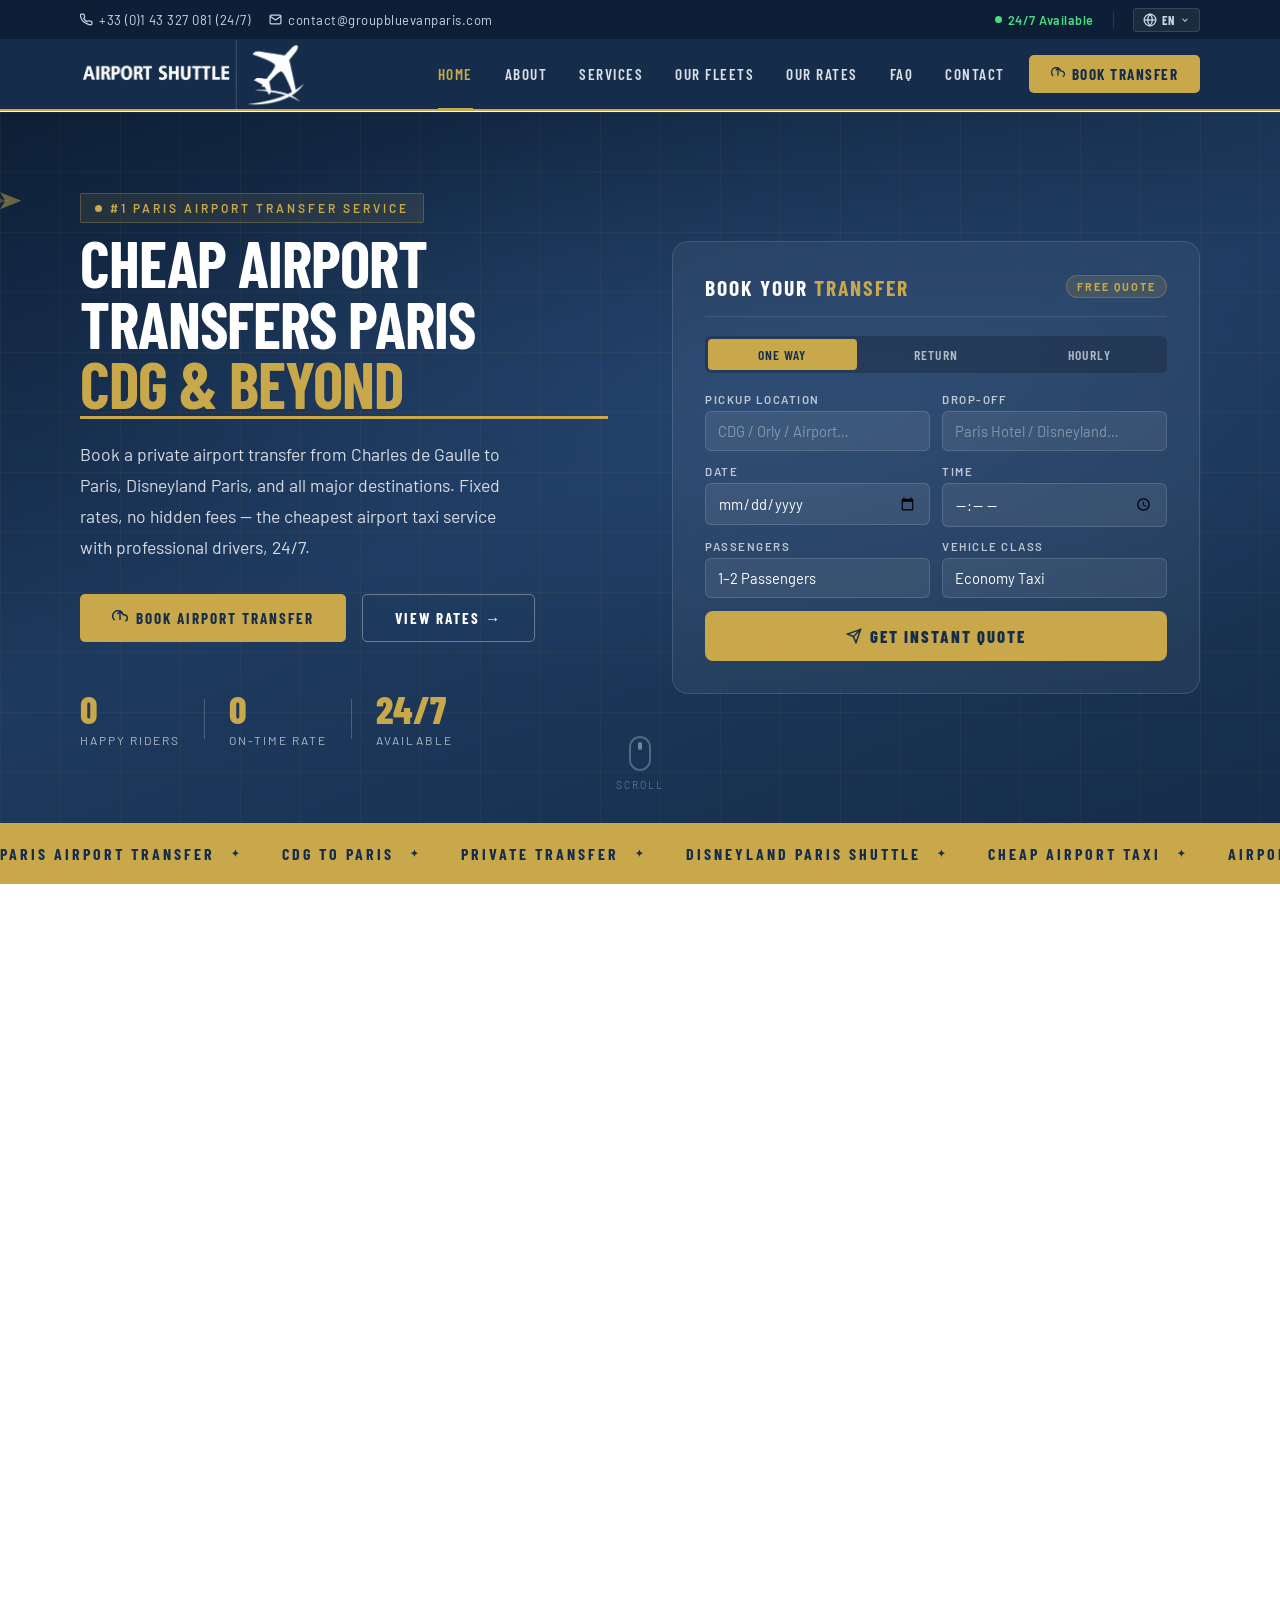
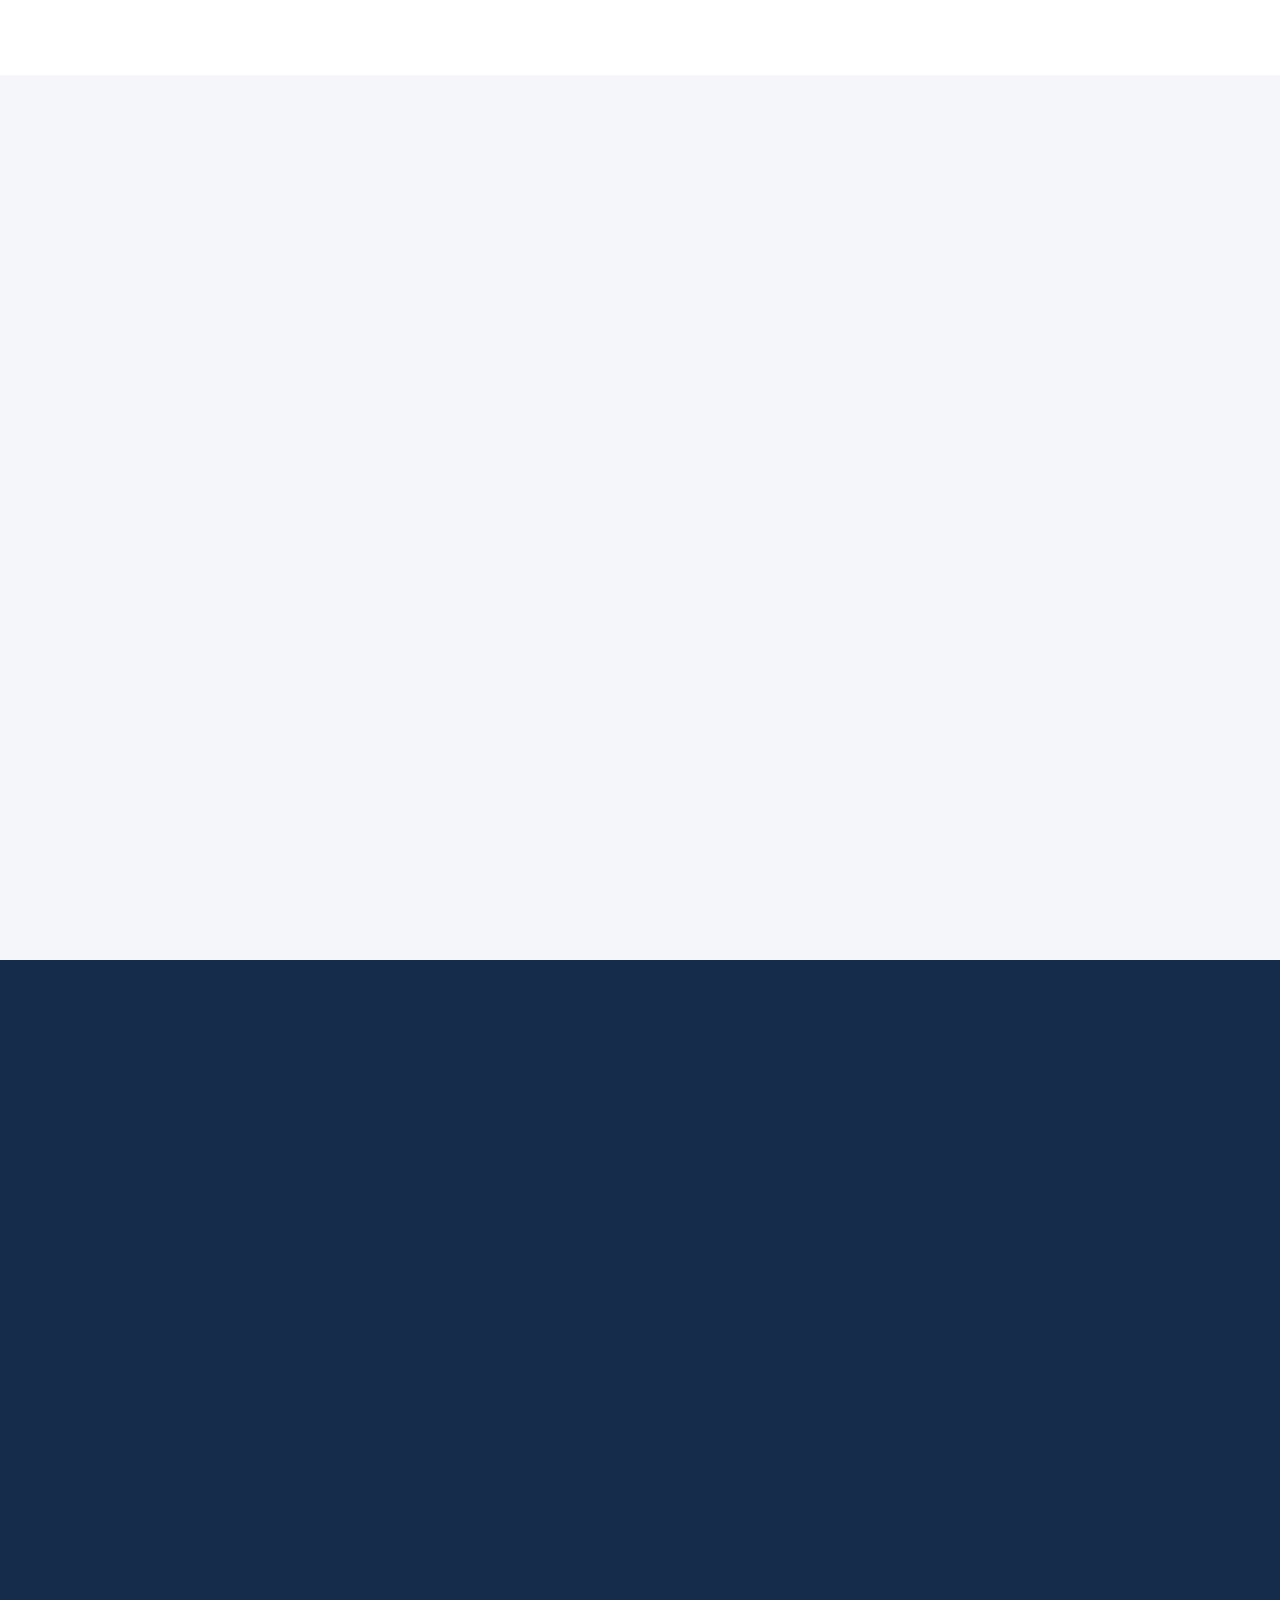
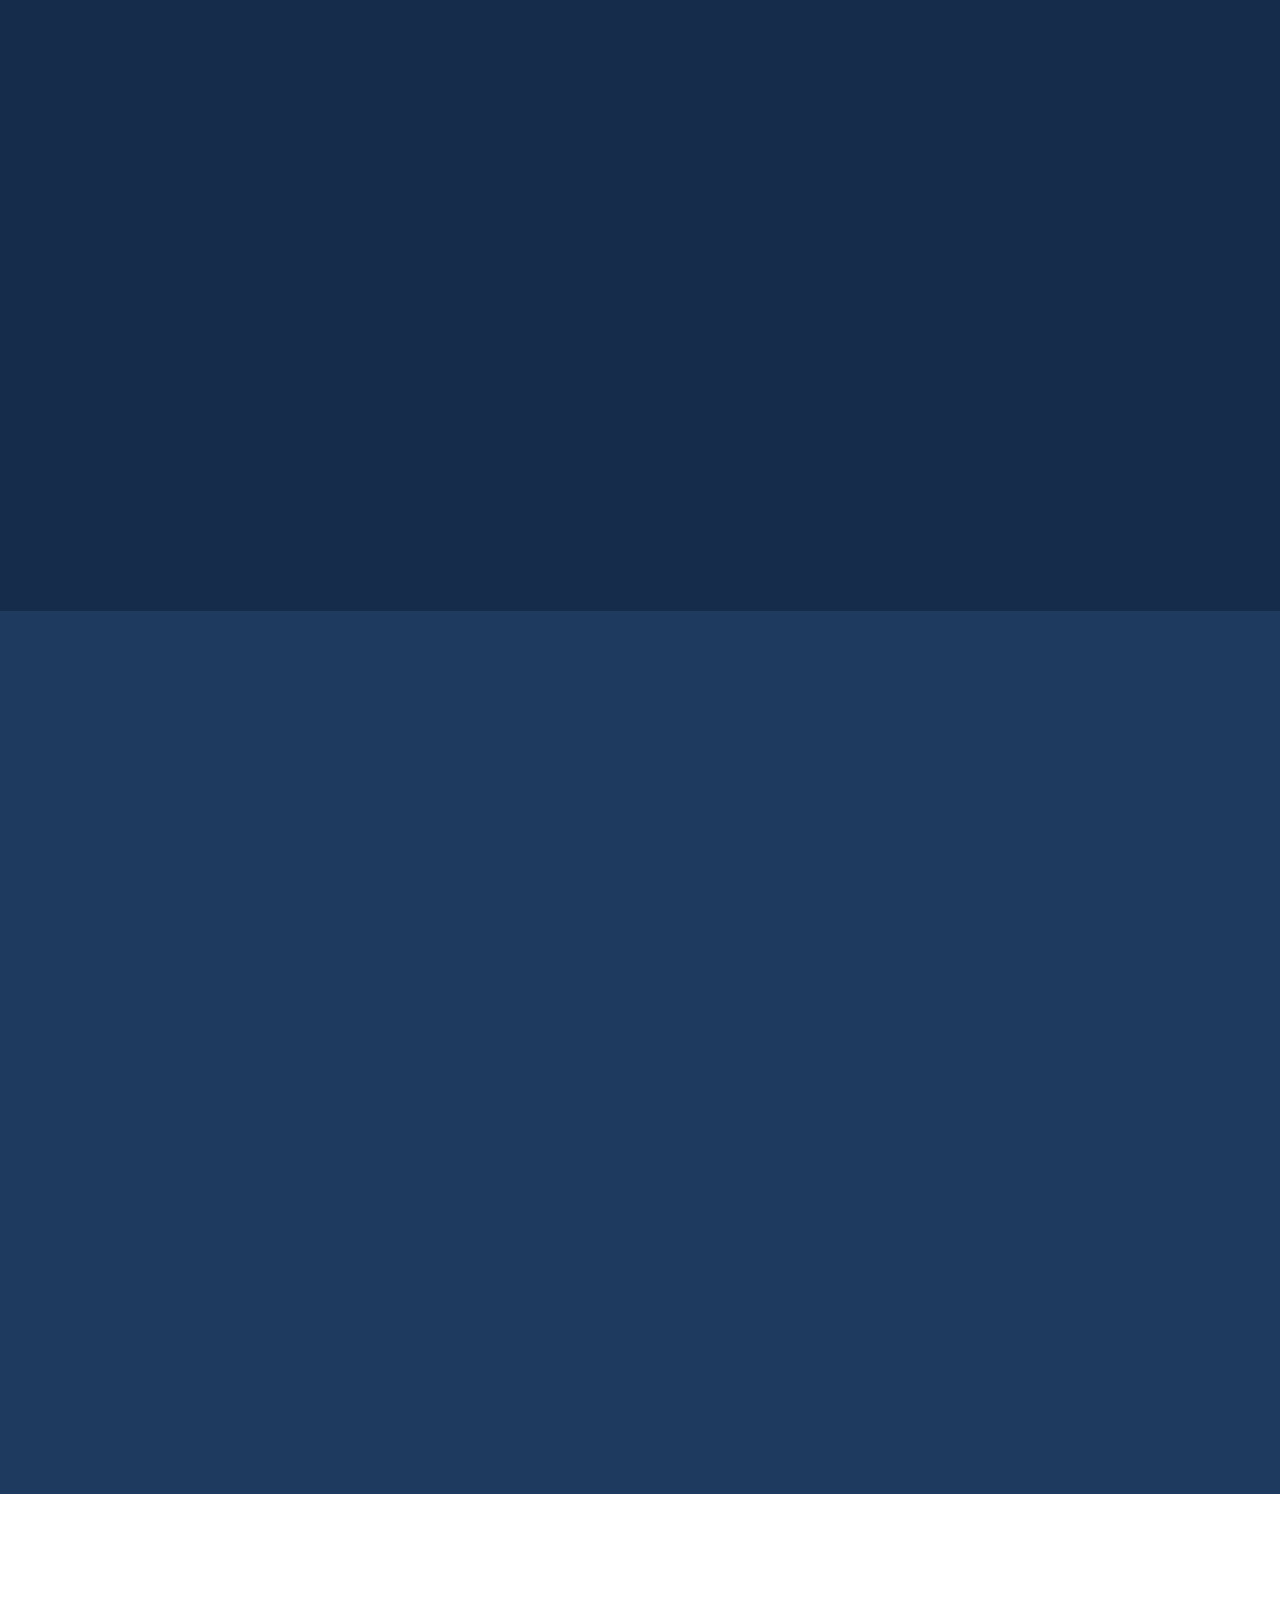
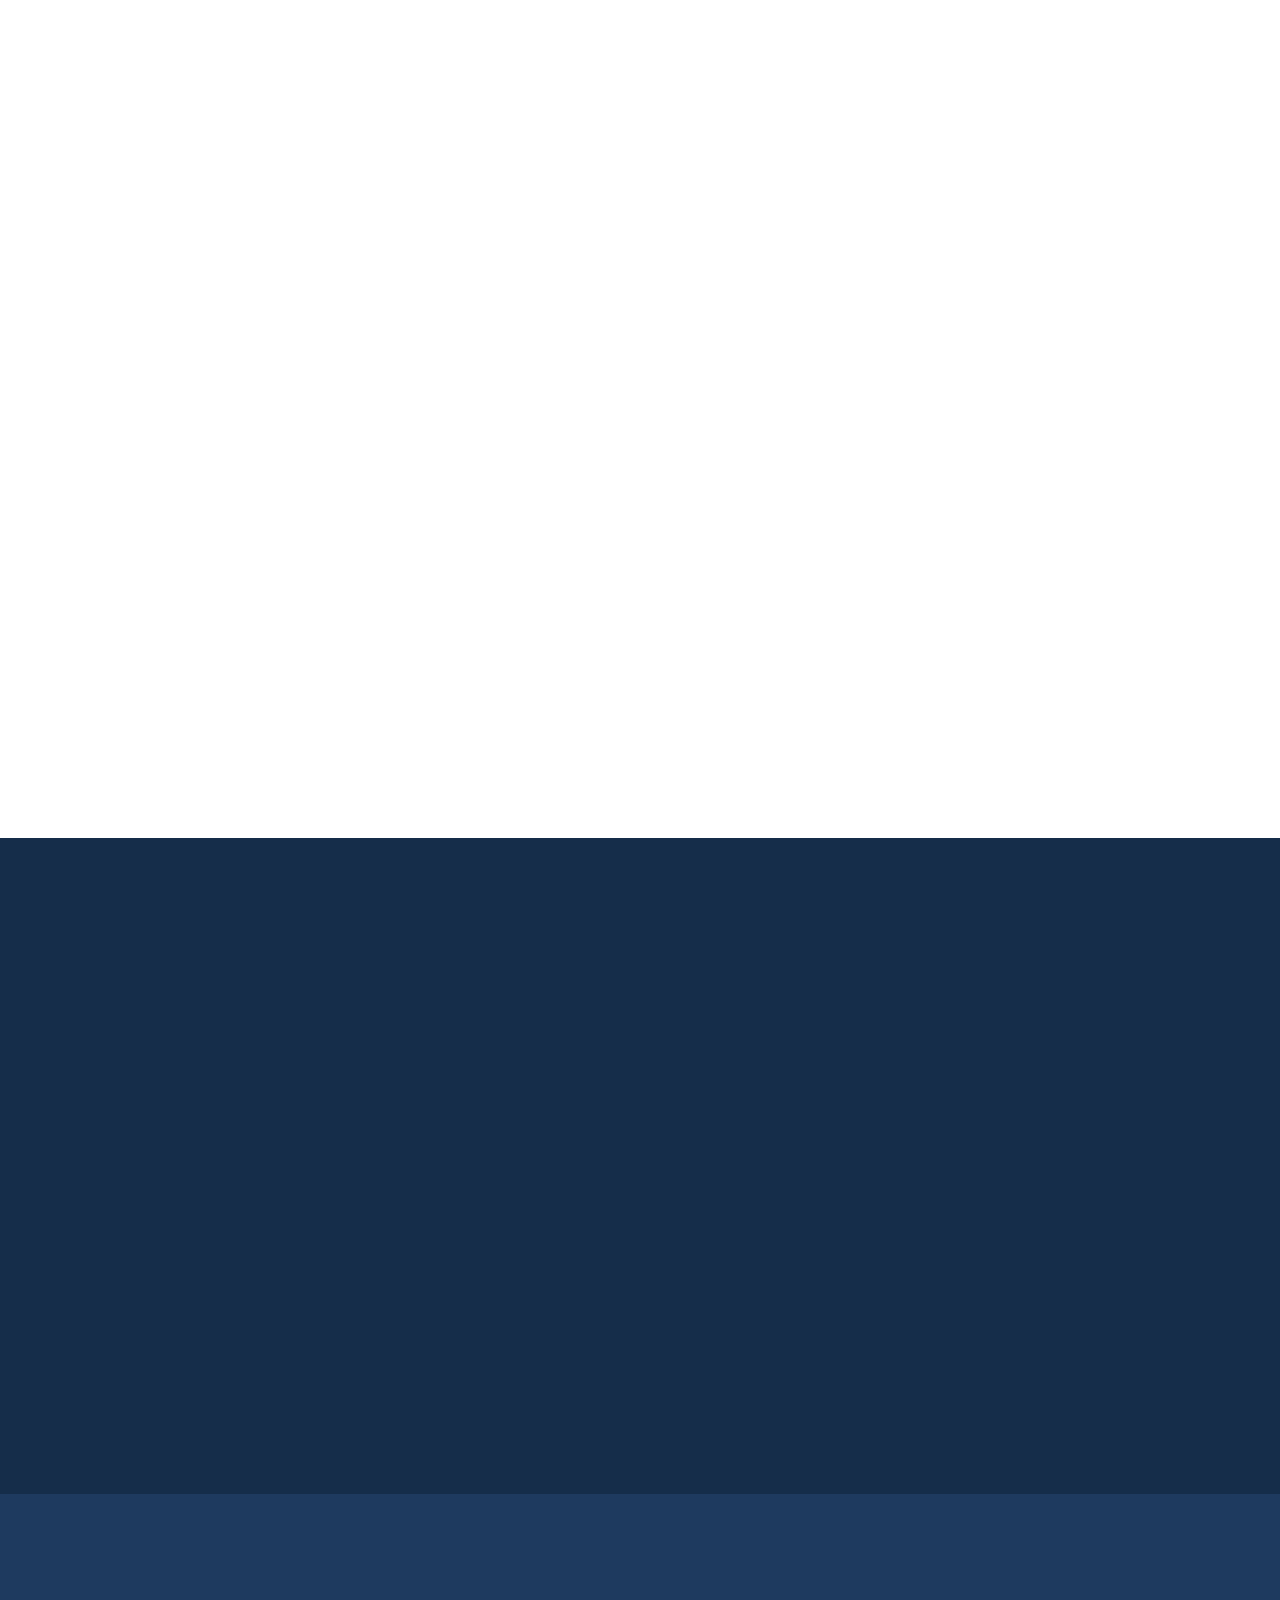
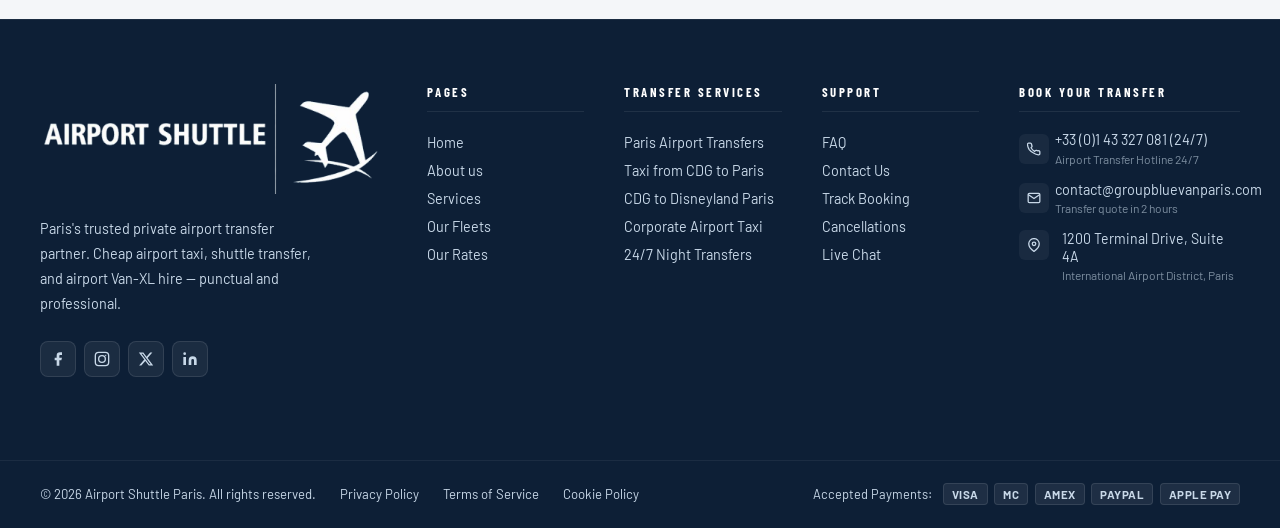
==== index.html @ 1dea797d "Initial commit" ====
<!DOCTYPE html>
<html lang="en">
<head>
    <meta charset="UTF-8" />
    <meta name="viewport" content="width=device-width, initial-scale=1.0" />
    <title>Cheapest Airport Transfers Paris | Private Transfer CDG to Paris & Disneyland</title>
    <meta name="description" content="Book the cheapest airport transfers in Paris. Private airport transfer from CDG to Paris, Disneyland Paris airport transfer, airport taxi service, shuttle transfer & airport Vehicle hire. 24/7 available." />
    <meta name="keywords" content="cheapest airport transfers, paris airport transfer, airport transfer london, private airport transfer, private transfer, book airport transfer, transfer paris, airport Vehicle, disneyland paris airport transfer, taxi transfers, shuttle transfer, airport transport, taxi from cdg to paris, paris airport to disneyland, cheap airport taxi, taxi from charles de gaulle to paris, cdg to disneyland paris, airport Vehicle hire, airport taxi service, airport service, airport ride service, airport cars, airport transfers" />
    <link rel="preconnect" href="https://fonts.googleapis.com" />
    <link rel="preconnect" href="https://fonts.gstatic.com" crossorigin />
    <link href="https://fonts.googleapis.com/css2?family=Barlow+Condensed:wght@300;400;600;700;800&family=Barlow:wght@300;400;500;600&display=swap" rel="stylesheet"/>
    <link rel="stylesheet" href="css/styles.css"/>
    <link rel="icon" href="img/fav.ico" type="image/x-icon">
    <meta name="description" content="Book the cheapest private airport transfer in Paris. Fixed rates from CDG, Orly & Beauvais to Paris city, Disneyland & beyond. Meet & greet, 24/7, no hidden fees. Book online now.">
    <meta name="keywords" content="paris airport transfer, cheapest airport transfers, private airport transfer paris, taxi from cdg to paris, airport taxi paris, cdg airport transfer, orly airport transfer, disneyland paris airport transfer, private transfer paris, airport Vehicle paris, cheap airport taxi paris">
    <meta name="author" content="Group Blue Van Paris">
    <meta name="robots" content="index, follow">
    <link rel="canonical" href="https://airport-shuttle.fr/">
    
    <!-- Open Graph (Facebook / LinkedIn / WhatsApp) -->
    <meta property="og:type" content="website">
    <meta property="og:url" content="https://airport-shuttle.fr/">
    <meta property="og:title" content="Paris Airport Transfer | Fixed Rates | Group Blue Van Paris">
    <meta property="og:description" content="Cheapest private airport taxi from CDG, Orly & Beauvais. Fixed rates, free flight tracking, meet & greet included. Book your Paris airport transfer 24/7.">
    <meta property="og:image" content="https://airport-shuttle.fr/img/why-us-groupebluevanparis-xYMIrcvh.webp">
    <meta property="og:image:width" content="1200">
    <meta property="og:image:height" content="630">
    <meta property="og:image:alt" content="Group Blue Van Paris — Private Airport Transfer">
    <meta property="og:site_name" content="Group Blue Van Paris">
    <meta property="og:locale" content="en_GB">
    
    <!-- Twitter Card -->
    <meta name="twitter:card" content="summary_large_image">
    <meta name="twitter:url" content="https://airport-shuttle.fr/">
    <meta name="twitter:title" content="Paris Airport Transfer | Fixed Rates | Group Blue Van Paris">
    <meta name="twitter:description" content="Cheapest private airport taxi from CDG, Orly & Beauvais. Fixed rates, free flight tracking, meet & greet included. 24/7 availability.">
    <meta name="twitter:image" content="https://airport-shuttle.fr/img/why-us-groupebluevanparis-xYMIrcvh.webp">
    <meta name="twitter:image:alt" content="Group Blue Van Paris — Private Airport Transfer">
    
    <!-- JSON-LD Structured Data -->
    <script type="application/ld+json">
    {
    "@context": "https://schema.org",
    "@type": "TaxiService",
    "name": "Group Blue Van Paris",
    "url": "https://airport-shuttle.fr",
    "logo": "https://airport-shuttle.fr/img/logo.png",
    "image": "https://airport-shuttle.fr/img/why-us-groupebluevanparis-xYMIrcvh.webp",
    "description": "Private airport transfer service in Paris offering fixed-rate taxis from CDG, Orly, and Beauvais airports to Paris, Disneyland Paris, and beyond.",
    "telephone": "+330143327081",
    "email": "contact@groupbluevanparis.com",
    "foundingDate": "2014",
    "areaServed": [
        { "@type": "City", "name": "Paris" },
        { "@type": "City", "name": "Disneyland Paris" },
        { "@type": "Country", "name": "France" }
    ],
    "serviceType": [
        "Airport Transfer",
        "Private Taxi",
        "Airport Vehicle Hire",
        "Shuttle Transfer",
        "Executive Car Service"
    ],
    "priceRange": "€€",
    "openingHours": "Mo-Su 00:00-24:00",
    "hasMap": "https://maps.google.com/?q=Charles+de+Gaulle+Airport",
    "aggregateRating": {
        "@type": "AggregateRating",
        "ratingValue": "4.9",
        "reviewCount": "15000",
        "bestRating": "5",
        "worstRating": "1"
    },
    "sameAs": [
        "https://www.facebook.com/groupbluevaner",
        "https://www.instagram.com/groupbluevaner"
    ]
    }
    </script>
</head>
<body>

    <nav id="mainNav" class="main-nav"></nav>

    <!-- ════════════════════════════════════════
         HERO
    ════════════════════════════════════════ -->
    <section id="home" class="hero-section">
        <div class="hero-bg"></div>
        <div class="hero-grid"></div>
        <div class="hero-particles" id="heroParticles"></div>

        <svg class="hero-plane-svg" viewBox="0 0 1200 500" preserveAspectRatio="xMidYMid meet" xmlns="http://www.w3.org/2000/svg">
            <path id="planePath" d="M-100,350 Q300,100 600,200 T1300,80" fill="none" stroke="none"/>
            <g id="flyingPlane">
                <path d="M0,-8 L20,0 L0,8 L5,0 Z" fill="rgba(200,168,75,0.5)"/>
                <path d="M-5,-3 L8,0 L-5,3" fill="rgba(200,168,75,0.3)"/>
            </g>
        </svg>

        <div class="hero-content">
            <div class="hero-left">
                <div class="hero-tag reveal-up delay-0">
                    <span class="hero-tag-dot"></span>
                    #1 Paris Airport Transfer Service
                </div>
                <h1 class="hero-title reveal-up delay-1">
                    Cheap Airport<br />Transfers Paris<br />
                    <em class="hero-title-accent">CDG &amp; Beyond</em>
                </h1>
                <p class="hero-desc reveal-up delay-2">
                    Book a private airport transfer from Charles de Gaulle to Paris, Disneyland Paris, and all major destinations. Fixed rates, no hidden fees — the cheapest airport taxi service with professional drivers, 24/7.
                </p>
                <div class="hero-btns reveal-up delay-3">
                    <a href="contact.html" class="btn-primary">
                        <svg width="16" height="16" viewBox="0 0 24 24" fill="none" stroke="currentColor" stroke-width="2.2"><path d="M8 6l4-4 4 4M12 2v13"/><path d="M20 16.58A5 5 0 0018 7h-1.26A8 8 0 104 15.25"/></svg>
                        Book Airport Transfer
                    </a>
                    <a href="rates.html" class="btn-outline">View Rates →</a>
                </div>
                <div class="hero-stats reveal-up delay-4">
                    <div class="hero-stat">
                        <div class="hero-stat-num counter" data-target="15000" data-suffix="K+">0</div>
                        <div class="hero-stat-label">Happy Riders</div>
                    </div>
                    <div class="hero-stat-divider"></div>
                    <div class="hero-stat">
                        <div class="hero-stat-num counter" data-target="98" data-suffix="%">0</div>
                        <div class="hero-stat-label">On-Time Rate</div>
                    </div>
                    <div class="hero-stat-divider"></div>
                    <div class="hero-stat">
                        <div class="hero-stat-num">24/7</div>
                        <div class="hero-stat-label">Available</div>
                    </div>
                </div>
            </div>

            <!-- Booking card -->
            <div class="booking-card reveal-right delay-2">
                <div class="booking-card-header">
                    <h3>Book Your <span>Transfer</span></h3>
                    <span class="booking-badge">Free Quote</span>
                </div>
                <div class="form-tabs">
                    <button class="form-tab active" type="button">One Way</button>
                    <button class="form-tab" type="button">Return</button>
                    <button class="form-tab" type="button">Hourly</button>
                </div>
                <div class="form-row">
                    <div class="form-group">
                        <label>Pickup Location</label>
                        <input type="text" placeholder="CDG / Orly / Airport…" />
                    </div>
                    <div class="form-group">
                        <label>Drop-off</label>
                        <input type="text" placeholder="Paris Hotel / Disneyland…" />
                    </div>
                </div>
                <div class="form-row">
                    <div class="form-group">
                        <label>Date</label>
                        <input type="date" />
                    </div>
                    <div class="form-group">
                        <label>Time</label>
                        <input type="time" />
                    </div>
                </div>
                <div class="form-row">
                    <div class="form-group">
                        <label>Passengers</label>
                        <select>
                            <option>1–2 Passengers</option>
                            <option>3–4 Passengers</option>
                            <option>5–7 Passengers</option>
                            <option>8+ Passengers</option>
                        </select>
                    </div>
                    <div class="form-group">
                        <label>Vehicle Class</label>
                        <select>
                            <option>Economy Taxi</option>
                            <option>Business</option>
                            <option>Executive</option>
                            <option>Airport Vehicle</option>
                        </select>
                    </div>
                </div>
                <button class="btn-book" id="quoteBtn" type="button">
                    <svg width="16" height="16" viewBox="0 0 24 24" fill="none" stroke="currentColor" stroke-width="2.2"><path d="M22 2L11 13M22 2L15 22l-4-9-9-4 20-7z"/></svg>
                    Get Instant Quote
                </button>
            </div>
        </div>

        <div class="hero-scroll-hint">
            <div class="scroll-mouse"><div class="scroll-wheel"></div></div>
            <span>Scroll</span>
        </div>
    </section>


    <!-- ════════════════════════════════════════
         MARQUEE
    ════════════════════════════════════════ -->
    <div class="divider-banner">
        <div class="divider-track">
            <span class="divider-item">Paris Airport Transfer</span>
            <span class="divider-item">CDG to Paris</span>
            <span class="divider-item">Private Transfer</span>
            <span class="divider-item">Disneyland Paris Shuttle</span>
            <span class="divider-item">Cheap Airport Taxi</span>
            <span class="divider-item">Airport Vehicle Hire</span>
            <span class="divider-item">24/7 Airport Ride Service</span>
            <span class="divider-item">Paris Airport Transfer</span>
            <span class="divider-item">CDG to Paris</span>
            <span class="divider-item">Private Transfer</span>
            <span class="divider-item">Disneyland Paris Shuttle</span>
            <span class="divider-item">Cheap Airport Taxi</span>
            <span class="divider-item">Airport Vehicle Hire</span>
            <span class="divider-item">24/7 Airport Ride Service</span>
        </div>
    </div>


    <!-- ════════════════════════════════════════
         WHY CHOOSE US
    ════════════════════════════════════════ -->
    <section class="why-section">
        <div class="section-inner centered">
            <div class="section-label scroll-reveal">Why Choose Our Airport Transfer Service</div>
            <h2 class="section-title scroll-reveal">The Private Transfer<br />Difference</h2>
            <p class="section-sub scroll-reveal">
                From real-time flight tracking to fixed rates, here's why we're Paris's most trusted airport taxi service.
            </p>
            <div class="why-grid">
                <div class="why-card why-card--light scroll-reveal stagger-1">
                    <div class="why-icon">✈️</div>
                    <h4>Flight Tracking</h4>
                    <p>We monitor your flight in real-time and adjust your taxi transfer pickup time for delays — automatically, at no extra charge.</p>
                </div>
                <div class="why-card why-card--dark scroll-reveal stagger-2">
                    <div class="why-icon why-icon--dark">⏱️</div>
                    <h4>Always On Time</h4>
                    <p>Our 98% on-time guarantee means you'll never miss a flight from Paris CDG or Orly. We arrive early so you never rush.</p>
                </div>
                <div class="why-card why-card--light scroll-reveal stagger-3">
                    <div class="why-icon">🛡️</div>
                    <h4>Fully Licensed Airport Cars</h4>
                    <p>All drivers of our airport cars are fully licensed, background-checked, and trained to the highest professional standards.</p>
                </div>
                <div class="why-card why-card--dark scroll-reveal stagger-4">
                    <div class="why-icon why-icon--dark">📱</div>
                    <h4>Easy Transfer Booking</h4>
                    <p>Book your airport transfer online in minutes, receive instant confirmation, and get real-time updates on your driver's location.</p>
                </div>
            </div>
        </div>
    </section>


    <!-- ════════════════════════════════════════
         ABOUT
    ════════════════════════════════════════ -->
    <section id="about" class="about-section">
        <div class="section-inner">
            <div class="about-grid">
                <div class="about-visual scroll-reveal">
                    <div class="about-visual-main">
                        <img src="img/why-us-groupebluevanparis-xYMIrcvh.webp" alt="Private airport transfer Paris luxury car" class="about-photo" onerror="this.src='https://images.unsplash.com/photo-1449965408869-eaa3f722e40d?w=800&q=80'" />
                        <div class="about-photo-overlay"></div>
                    </div>
                    <div class="about-badge">
                        <div class="about-badge-num">10+</div>
                        <div class="about-badge-text">Years of<br />Excellence</div>
                    </div>
                    <div class="about-float-card">
                        <div class="afc-icon">⭐</div>
                        <div>
                            <div class="afc-num">4.9 / 5</div>
                            <div class="afc-label">Customer Rating</div>
                        </div>
                    </div>
                </div>
                <div class="about-text">
                    <div class="section-label scroll-reveal">About Our Airport Transfer Service</div>
                    <h2 class="section-title scroll-reveal">Paris Transfers<br />You Can Trust</h2>
                    <p class="about-desc scroll-reveal">
                        Since 2014, we have been the go-to private airport transfer service in Paris. Whether you need a cheap airport taxi from Charles de Gaulle to central Paris, a shuttle transfer to Disneyland Paris, or an airport Vehicle for a group — we cover it all with fixed, transparent rates.
                    </p>
                    <div class="about-features">
                        <div class="about-feat scroll-reveal stagger-1">
                            <div class="about-feat-icon">🎯</div>
                            <div>
                                <h4>Precision CDG Transfer Scheduling</h4>
                                <p>Every taxi from Charles de Gaulle to Paris is planned with buffer time, live traffic analysis, and real-time flight data.</p>
                            </div>
                        </div>
                        <div class="about-feat scroll-reveal stagger-2">
                            <div class="about-feat-icon">🚘</div>
                            <div>
                                <h4>Diverse Fleet of Airport Cars</h4>
                                <p>From solo travellers needing a cheap airport taxi to large groups requiring an airport Vehicle — we have the right vehicle for every transfer.</p>
                            </div>
                        </div>
                        <div class="about-feat scroll-reveal stagger-3">
                            <div class="about-feat-icon">💬</div>
                            <div>
                                <h4>Live Airport Transfer Support</h4>
                                <p>Our team is available 24/7 by phone, chat, or email for any queries or changes to your private transfer booking.</p>
                            </div>
                        </div>
                    </div>
                </div>
            </div>
        </div>
    </section>


    <!-- ════════════════════════════════════════
         SERVICES
    ════════════════════════════════════════ -->
    <section id="services" class="services-section">
        <div class="section-inner centered">
            <div class="section-label accent scroll-reveal">Airport Transfer Services Paris</div>
            <h2 class="section-title light scroll-reveal">Our Transfer Services</h2>
            <p class="section-sub muted scroll-reveal">
                From private CDG transfers to Disneyland Paris shuttle runs — a full suite of airport transport solutions at the cheapest rates.
            </p>
            <div class="services-grid">
                <div class="service-card scroll-reveal stagger-1">
                    <div class="service-img-wrap"><img src="img/charles de gaulle.jpeg" alt="Paris CDG airport transfer taxi" /></div>
                    <div class="service-icon">✈️</div>
                    <h3>Paris Airport Transfers</h3>
                    <p>Private taxi transfers from CDG and Orly to all Paris hotels, addresses, and destinations. Fixed rates, no surge pricing.</p>
                    <a href="services.html#airport" class="service-link">Book Airport Transfer →</a>
                </div>
                <div class="service-card scroll-reveal stagger-2">
                    <div class="service-img-wrap"><img src="img/why-us-groupebluevanparis-xYMIrcvh.webp" alt="Corporate airport taxi service Paris" /></div>
                    <div class="service-icon">💼</div>
                    <h3>Corporate Airport Taxi Service</h3>
                    <p>Reliable, discreet executive airport transport for business professionals. Fixed invoicing and priority airport ride service available.</p>
                    <a href="services.html#corporate" class="service-link">Learn More →</a>
                </div>
                <div class="service-card scroll-reveal stagger-3">
                    <div class="service-img-wrap"><img src="img/download.webp" alt="Airport Vehicle hire Paris group transfer" /></div>
                    <div class="service-icon">👨‍👩‍👧‍👦</div>
                    <h3>Airport Vehicle Hire</h3>
                    <p>Spacious airport Vehicle and coaches for groups, sports teams, and conference attendees. Cheapest group airport transport in Paris.</p>
                    <a href="services.html#groups" class="service-link">Learn More →</a>
                </div>
                <div class="service-card scroll-reveal stagger-1">
                    <div class="service-img-wrap"><img src="img/23f0c76639c0343b064c4335d881bfe5-This is a Photograph of Luggage assistance.avif" alt="24/7 night airport taxi transfer" /></div>
                    <div class="service-icon">🌙</div>
                    <h3>24/7 Night Airport Transfers</h3>
                    <p>Red-eye flights and early morning CDG departures covered. Our airport taxi drivers are always ready, day or night.</p>
                    <a href="services.html#night" class="service-link">Learn More →</a>
                </div>
                <div class="service-card scroll-reveal stagger-2">
                    <div class="service-img-wrap"><img src="img/disney.webp" alt="Disneyland Paris airport transfer shuttle" /></div>
                    <div class="service-icon">🏰</div>
                    <h3>Disneyland Paris Airport Transfer</h3>
                    <p>Direct shuttle transfer from CDG or Orly straight to Disneyland Paris. Affordable paris airport to Disneyland rides for families and groups.</p>
                    <a href="services.html#disneyland" class="service-link">Book CDG to Disneyland →</a>
                </div>
                <div class="service-card scroll-reveal stagger-3">
                    <div class="service-img-wrap"><img src="img/th.webp" alt="Private transfer Paris special occasions" /></div>
                    <div class="service-icon">💍</div>
                    <h3>Private Transfer Special Occasions</h3>
                    <p>Honeymoons, anniversaries, VIP airport arrivals — our luxury private transfer vehicles make every moment memorable.</p>
                    <a href="services.html#special" class="service-link">Learn More →</a>
                </div>
            </div>
        </div>
    </section>


    <!-- ════════════════════════════════════════
         FLEET
    ════════════════════════════════════════ -->
    <section id="fleet" class="fleet-section">
        <div class="section-inner centered">
            <div class="section-label accent scroll-reveal">Our Airport Cars &amp; Fleet</div>
            <h2 class="section-title light scroll-reveal">Travel In Style</h2>
            <p class="section-sub muted scroll-reveal">
                Every airport car and Vehicle is meticulously maintained, air-conditioned, and equipped for a comfortable transfer experience.
            </p>
            <div class="fleet-grid">
                <div class="fleet-card scroll-reveal stagger-1">
                    <div class="fleet-img-wrap">
                        <img src="img/economic.png" alt="Cheap airport taxi sedan Paris CDG transfer" onerror="this.src='https://images.unsplash.com/photo-1502877338535-766e1452684a?w=700&q=80'" />
                        <div class="fleet-img-overlay"></div>
                    </div>
                    <div class="fleet-body">
                        <span class="fleet-badge">Toyota RAV-4 Hybrid or similar</span>
                        <h3>Economy</h3>
                        <p>Our cheapest airport taxi option. Comfortable and efficient for solo travellers and couples. Ideal for taxi from CDG to Paris.</p>
                        <div class="fleet-specs">
                            <div class="fleet-spec">1–3<span>Passengers</span></div>
                            <div class="fleet-spec">2<span>Luggage</span></div>
                            <div class="fleet-spec">A/C<span>Climate</span></div>
                        </div>
                    </div>
                </div>
                <div class="fleet-card fleet-card--featured scroll-reveal stagger-2">
                    <div class="fleet-img-wrap">
                        <img src="img/standard.png" alt="Private airport transfer SUV executive Paris" onerror="this.src='https://images.unsplash.com/photo-1503376780353-7e6692767b70?w=700&q=80'" />
                        <div class="fleet-img-overlay"></div>
                        <div class="fleet-popular-badge">Most Popular</div>
                    </div>
                    <div class="fleet-body">
                        <span class="fleet-badge fleet-badge--accent">Renault Trafic 3 Small or similar</span>
                        <h3>VAN</h3>
                        <p>Spacious premium airport cars with extra legroom — ideal for families doing a Disneyland Paris airport transfer or CDG to Paris rides.</p>
                        <div class="fleet-specs">
                            <div class="fleet-spec">1–6<span>Passengers</span></div>
                            <div class="fleet-spec">6<span>Luggage</span></div>
                            <div class="fleet-spec">WiFi<span>Onboard</span></div>
                        </div>
                    </div>
                </div>
                <div class="fleet-card scroll-reveal stagger-3">
                    <div class="fleet-img-wrap">
                        <img src="img/standard XL.png" alt="Airport Vehicle hire Paris group shuttle transfer" onerror="this.src='https://images.unsplash.com/photo-1558981403-c5f9899a28bc?w=700&q=80'" />
                        <div class="fleet-img-overlay"></div>
                    </div>
                    <div class="fleet-body">
                        <span class="fleet-badge">Renault Trafic 3 Long or similar</span>
                        <h3>VAN-XL</h3>
                        <p>Perfect airport Vehicle hire for groups, conferences, and families — including CDG to Disneyland Paris shuttle transfers.</p>
                        <div class="fleet-specs">
                            <div class="fleet-spec">8<span>Passengers</span></div>
                            <div class="fleet-spec">8<span>Luggage</span></div>
                            <div class="fleet-spec">A/C<span>Climate</span></div>
                        </div>
                    </div>
                </div>
            </div>
        </div>
    </section>


    <!-- ════════════════════════════════════════
         RATES
    ════════════════════════════════════════ -->
    <section id="rates" class="rates-section">
        <div class="section-inner centered">
            <div class="section-label scroll-reveal">Cheapest Airport Transfer Rates</div>
            <h2 class="section-title scroll-reveal">Fixed Transfer Rates</h2>
            <p class="section-sub scroll-reveal">No hidden fees. No surge pricing. Fixed rates for every airport transfer — taxi from Charles de Gaulle to Paris, CDG to Disneyland, or beyond.</p>
            <div class="rates-grid">
                <div class="rate-card rate-card--light scroll-reveal stagger-1">
                    <div class="rate-icon">🚗</div>
                    <h3>Cheap Airport Taxi</h3>
                    <ul class="rate-features rate-features--light">
                        <li>Economy sedan airport car</li>
                        <li>Up to 3 passengers</li>
                        <li>2 standard bags</li>
                        <li>CDG / Orly flight tracking</li>
                        <li>Free cancellation 24hr</li>
                    </ul>
                    <a href="contact.html" class="btn-rate btn-rate--light">Book Cheap Transfer</a>
                </div>
                <div class="rate-card rate-card--featured scroll-reveal stagger-2">
                    <div class="rate-popular">Most Popular</div>
                    <div class="rate-icon">🚙</div>
                    <h3>Private Airport Transfer</h3>
                    <ul class="rate-features">
                        <li>Premium SUV airport car</li>
                        <li>Up to 6 passengers</li>
                        <li>6 standard bags</li>
                        <li>Flight tracking included</li>
                        <li>Meet &amp; greet at arrivals</li>
                        <li>Onboard WiFi</li>
                    </ul>
                    <a href="contact.html" class="btn-rate btn-rate--featured">Book Private Transfer</a>
                </div>
                <div class="rate-card rate-card--light scroll-reveal stagger-3">
                    <div class="rate-icon">🚐</div>
                    <h3>Airport Vehicle Hire</h3>
                    <ul class="rate-features rate-features--light">
                        <li>Airport Vehicle or coach</li>
                        <li>Up to 8 passengers</li>
                        <li>8 standard bags</li>
                        <li>CDG to Disneyland Paris route</li>
                        <li>Dedicated transfer coordinator</li>
                    </ul>
                    <a href="contact.html" class="btn-rate btn-rate--light">Book Airport Vehicle</a>
                </div>
            </div>
            <p class="rates-note scroll-reveal">
                All airport transfer rates are fixed and inclusive of taxes. Custom quotes available for taxi from Charles de Gaulle to Paris, long-distance, and corporate accounts.
                <a href="contact.html">Contact us.</a>
            </p>
        </div>
    </section>


    <!-- ════════════════════════════════════════
         TESTIMONIALS
    ════════════════════════════════════════ -->
    <section class="testimonials-section">
        <div class="section-inner centered">
            <div class="section-label accent scroll-reveal">What Clients Say About Our Transfer Service</div>
            <h2 class="section-title light scroll-reveal">5-Star Airport Transfer Reviews</h2>
            <div class="testimonials-grid">
                <div class="testimonial-card scroll-reveal stagger-1">
                    <div class="testimonial-stars">★★★★★</div>
                    <p>"The taxi from CDG to Paris was flawless. Driver was waiting at arrivals with a sign. Airport car was spotless. Made my connection with time to spare. Will always book this transfer service."</p>
                    <div class="testimonial-author">
                        <img src="https://i.pravatar.cc/48?img=11" alt="Sarah M." />
                        <div><strong>Sarah M.</strong><span>Frequent Business Traveller</span></div>
                    </div>
                </div>
                <div class="testimonial-card scroll-reveal stagger-2">
                    <div class="testimonial-stars">★★★★★</div>
                    <p>"Booked the private airport transfer SUV for our family of 5 — CDG to Disneyland Paris. Plenty of room, driver was super friendly, and they tracked our delayed flight automatically. Excellent!"</p>
                    <div class="testimonial-author">
                        <img src="https://i.pravatar.cc/48?img=32" alt="James K." />
                        <div><strong>James K.</strong><span>Family Traveller</span></div>
                    </div>
                </div>
                <div class="testimonial-card scroll-reveal stagger-3">
                    <div class="testimonial-stars">★★★★★</div>
                    <p>"Used their airport Vehicle hire for a corporate group of 12. The shuttle transfer was on time, clean, and professional. Our client was very impressed. The cheapest airport taxi group option we've found."</p>
                    <div class="testimonial-author">
                        <img src="https://i.pravatar.cc/48?img=57" alt="Linda R." />
                        <div><strong>Linda R.</strong><span>Corporate Events Manager</span></div>
                    </div>
                </div>
            </div>
        </div>
    </section>


    <!-- ════════════════════════════════════════
         FAQ
    ════════════════════════════════════════ -->
    <section id="faq" class="faq-section">
        <div class="section-inner">
            <div class="faq-layout">
                <div class="faq-sidebar scroll-reveal">
                    <div class="section-label accent">Airport Transfer FAQ</div>
                    <h2>Got Transfer Questions?</h2>
                    <p>Here are the most common questions about our Paris airport transfers, CDG taxi service, and shuttle transfers. Still unsure? Reach out and our team will help.</p>
                    <a href="contact.html" class="faq-contact-btn">Contact Support</a>
                    <img src="https://images.unsplash.com/photo-1596526131083-e8c633564a55?w=400&q=80&auto=format&fit=crop" alt="Airport transfer customer support Paris" class="faq-sidebar-img" onerror="this.style.display='none'" />
                </div>
                <div class="faq-list" id="faqList">
                    <div class="faq-item scroll-reveal">
                        <button class="faq-q" type="button">
                            <span>How do I book an airport transfer from CDG to Paris?</span>
                            <span class="faq-icon">+</span>
                        </button>
                        <div class="faq-a">Simply use the booking form on this page or contact us directly. We recommend booking your taxi from Charles de Gaulle to Paris at least 24 hours in advance, especially during peak travel seasons. For airport Vehicle hire or corporate accounts, please allow 48–72 hours.</div>
                    </div>
                    <div class="faq-item scroll-reveal">
                        <button class="faq-q" type="button">
                            <span>Do you offer a Disneyland Paris airport transfer?</span>
                            <span class="faq-icon">+</span>
                        </button>
                        <div class="faq-a">Yes! We offer direct shuttle transfers from CDG and Orly straight to Disneyland Paris (Disney Hotels, Disney Village, and all parks). Our CDG to Disneyland Paris transfer is available 24/7 with fixed, upfront pricing and family-friendly Vehicle options.</div>
                    </div>
                    <div class="faq-item scroll-reveal">
                        <button class="faq-q" type="button">
                            <span>Do you track my flight for delays?</span>
                            <span class="faq-icon">+</span>
                        </button>
                        <div class="faq-a">Yes! We use real-time flight tracking for all airport taxi and private transfer bookings. If your flight is delayed, we automatically adjust your driver's arrival time at no extra charge — a key reason we're rated the best airport transfer service in Paris.</div>
                    </div>
                    <div class="faq-item scroll-reveal">
                        <button class="faq-q" type="button">
                            <span>What is your airport transfer cancellation policy?</span>
                            <span class="faq-icon">+</span>
                        </button>
                        <div class="faq-a">You can cancel or modify your airport transfer booking for free up to 24 hours before your scheduled pickup. Cancellations within 24 hours may incur a 50% fee. No-shows on taxi transfers are charged in full.</div>
                    </div>
                    <div class="faq-item scroll-reveal">
                        <button class="faq-q" type="button">
                            <span>How do I find my driver for the Paris airport transfer?</span>
                            <span class="faq-icon">+</span>
                        </button>
                        <div class="faq-a">Your airport taxi driver will be in the arrivals hall with a sign showing your name. You'll also receive a text with the driver's name, photo, and vehicle registration as your transfer arrives.</div>
                    </div>
                    <div class="faq-item scroll-reveal">
                        <button class="faq-q" type="button">
                            <span>Do you offer airport transfer services to London?</span>
                            <span class="faq-icon">+</span>
                        </button>
                        <div class="faq-a">Yes, we offer long-distance private transfers including airport transfers to London and cross-channel routes. Contact our support team for a custom quote on long-distance taxi transfers outside the Paris region.</div>
                    </div>
                    <div class="faq-item scroll-reveal">
                        <button class="faq-q" type="button">
                            <span>Are child seats available on airport transfers?</span>
                            <span class="faq-icon">+</span>
                        </button>
                        <div class="faq-a">Yes, child and booster seats are available on request when booking your private airport transfer. Please specify the child's age and weight. There is no additional charge for child seat requests — great for Disneyland Paris family transfers.</div>
                    </div>
                </div>
            </div>
        </div>
    </section>


    <!-- ════════════════════════════════════════
         CONTACT
    ════════════════════════════════════════ -->
    <section id="contact" class="contact-section">
        <div class="section-inner">
            <div class="section-header centered">
                <div class="section-label scroll-reveal">Book Your Airport Transfer</div>
                <h2 class="section-title scroll-reveal">Plan Your Paris Transfer</h2>
                <p class="section-sub scroll-reveal">Need a taxi from CDG to Paris, a shuttle to Disneyland, or a custom airport transfer quote? Fill out the form or reach us directly.</p>
            </div>
            <div class="contact-grid">
                <div class="contact-info">
                    <div class="contact-item scroll-reveal stagger-1">
                        <div class="contact-item-icon">📞</div>
                        <div><h4>Airport Transfer Hotline</h4><p>+33 (0)1 43 327 081 (24/7)<br /><small>Book your transfer 24/7</small></p></div>
                    </div>
                    <div class="contact-item scroll-reveal stagger-2">
                        <div class="contact-item-icon">📧</div>
                        <div><h4>Email</h4><p>contact@groupbluevanparis.com<br /><small>We reply within 2 hours</small></p></div>
                    </div>
                    <div class="contact-item scroll-reveal stagger-3">
                        <div class="contact-item-icon">📍</div>
                        <div><h4>Head Office</h4><p>1200 Terminal Drive, Suite 4A<br /><small>International Airport District, Paris</small></p></div>
                    </div>
                    <div class="contact-item scroll-reveal stagger-4">
                        <div class="contact-item-icon">🕐</div>
                        <div><h4>Airport Transfer Hours</h4><p>24 hours a day, 7 days a week,<br /><small>365 days a year — even holidays</small></p></div>
                    </div>
                </div>
                <div class="contact-form scroll-reveal">
                    <h3>Request a Ride</h3>
                    <div class="cf-row">
                        <div class="cf-group"><label>First Name</label><input type="text" placeholder="John" /></div>
                        <div class="cf-group"><label>Last Name</label><input type="text" placeholder="Smith" /></div>
                    </div>
                    <div class="cf-row">
                        <div class="cf-group"><label>Email</label><input type="email" placeholder="john@example.com" /></div>
                        <div class="cf-group"><label>Phone</label><input type="tel" placeholder="+1 (555) 000-0000" /></div>
                    </div>
                    <div class="cf-full cf-group">
                        <label>Transfer Type</label>
                        <select>
                            <option value="">Select a transfer type…</option>
                            <option>Taxi from CDG to Paris</option>
                            <option>CDG to Disneyland Paris Transfer</option>
                            <option>Paris Airport to Disneyland</option>
                            <option>Airport Vehicle Hire</option>
                            <option>Private Airport Transfer</option>
                            <option>Corporate Airport Taxi Service</option>
                            <option>Airport Transfer London</option>
                            <option>General Airport Ride Service</option>
                        </select>
                    </div>
                    <div class="cf-full cf-group">
                        <label>Message</label>
                        <textarea rows="5" placeholder="Tell us your transfer details — pickup airport, destination, date, passengers…"></textarea>
                    </div>
                    <a class="btn-submit" type="button" href="contact.html">
                        <svg width="16" height="16" viewBox="0 0 24 24" fill="none" stroke="currentColor" stroke-width="2.2"><path d="M22 2L11 13M22 2L15 22l-4-9-9-4 20-7z"/></svg>
                        Book Now
                    </a>
                </div>
            </div>
        </div>
    </section>


    <div id="footer"></div>

    <script>
        const initInjectedChrome = () => {
            if (window.initializeSiteChrome) {
                window.initializeSiteChrome();
            }
        };

        Promise.all([
            fetch("navbar.html")
                .then(r => r.text())
                .then(d => { document.getElementById("mainNav").innerHTML = d; }),
            fetch("footer.html")
                .then(r => r.text())
                .then(d => { document.getElementById("footer").innerHTML = d; })
        ]).then(() => {
            if (window.initializeSiteChrome) {
                initInjectedChrome();
            } else {
                window.addEventListener("load", initInjectedChrome, { once: true });
            }
        });
    </script>
    

    <button class="scroll-top" id="scrollTop" aria-label="Back to top" type="button">↑</button>

    <script src="js/script.js"></script>
</body>
</html>
---- css/styles.css ----
/* ═══════════════════════════════════════════════════════
   AIRPORT SHUTTLE — styles.css (Merged)
   Includes all component + page styles in one file
════════════════════════════════════════════════════════ */

/* ── CUSTOM PROPERTIES ─────────────────────────────── */
:root {
    --navy:          #1e3a5f;
    --navy-dark:     #152d4a;
    --navy-light:    #264873;
    --navy-deep:     #0d1f36;
    --white:         #ffffff;
    --off-white:     #f4f6f9;
    --accent:        #c8a84b;
    --accent-light:  #e0c26a;
    --accent-dim:    rgba(200,168,75,.15);
    --text-muted:    #b0c4d8;
    --text-body:     #3a5068;
    --border-light:  #dde4ee;
    --topbar-h:      40px;
    --nav-h:         72px;
}

/* ── RESET & BASE ───────────────────────────────────── */
*,*::before,*::after { margin:0; padding:0; box-sizing:border-box; }
html { scroll-behavior:smooth; }

body {
    font-family:'Barlow',sans-serif;
    background:var(--white);
    color:var(--navy-dark);
    overflow-x:hidden;
    padding-top: calc(var(--topbar-h) + var(--nav-h));
    font-size:1.05rem;
}

img { display:block; max-width:100%; }

/* ── LAYOUT ─────────────────────────────────────────── */
.section-inner { max-width:1200px; margin:0 auto; padding:0 2.5rem; }
.section-inner.centered { text-align:center; }
.section-header.centered { text-align:center; margin-bottom:3rem; }

.section-label {
    display:inline-flex; align-items:center; gap:8px;
    font-family:'Barlow Condensed',sans-serif;
    font-size:.78rem; letter-spacing:3px; text-transform:uppercase;
    color:var(--navy); font-weight:700; margin-bottom:1rem;
}
.section-label::before { content:''; width:24px; height:2px; background:currentColor; }
.section-label.accent { color:var(--accent); }

.section-title {
    font-family:'Barlow Condensed',sans-serif; font-weight:800;
    font-size:clamp(2.2rem,4vw,3.4rem); text-transform:uppercase;
    letter-spacing:-.5px; color:var(--navy-dark); line-height:1; margin-bottom:1rem;
}
.section-title.light { color:var(--white); }

.section-sub {
    font-size:1.08rem; color:var(--text-body); line-height:1.75;
    max-width:540px; margin:0 auto;
}
.section-sub.muted { color:var(--text-muted); }

/* ── BUTTONS ────────────────────────────────────────── */
.btn-primary {
    display:inline-flex; align-items:center; gap:8px;
    background:var(--accent); color:var(--navy-dark);
    font-family:'Barlow Condensed',sans-serif; font-weight:700;
    font-size:.95rem; letter-spacing:2px; text-transform:uppercase;
    padding:15px 32px; border:none; border-radius:5px;
    cursor:pointer; text-decoration:none;
    transition:background .2s,transform .2s,box-shadow .2s;
}
.btn-primary:hover {
    background:var(--accent-light); transform:translateY(-3px);
    box-shadow:0 8px 24px rgba(200,168,75,.35);
}

.btn-outline {
    display:inline-flex; align-items:center; gap:8px;
    background:transparent; color:var(--white);
    font-family:'Barlow Condensed',sans-serif; font-weight:700;
    font-size:.95rem; letter-spacing:2px; text-transform:uppercase;
    padding:14px 32px; border:1.5px solid rgba(255,255,255,.35);
    border-radius:5px; cursor:pointer; text-decoration:none;
    transition:border-color .2s,background .2s,transform .2s;
}
.btn-outline:hover {
    border-color:var(--white); background:rgba(255,255,255,.08); transform:translateY(-3px);
}


/* ══════════════════════════════════════════════════════
   TOPBAR
══════════════════════════════════════════════════════ */
.topbar {
    background:var(--navy-deep);
    border-bottom:1px solid rgba(255,255,255,.06);
    height:var(--topbar-h);
    position:fixed; top:0; left:0; right:0; z-index:1100;
    overflow:visible; transition:transform .35s ease;
}

.topbar-inner {
    max-width:1200px; margin:0 auto; padding:0 2.5rem;
    height:100%; display:flex; align-items:center;
    justify-content:space-between; gap:1rem;
}
.topbar-left, .topbar-right { display:flex; align-items:center; gap:1.2rem; }

.topbar-link {
    display:flex; align-items:center; gap:6px;
    font-size:.82rem; color:#c8d8e8;
    text-decoration:none; letter-spacing:.5px; transition:color .2s;
}
.topbar-link:hover { color:var(--accent); }

.topbar-badge {
    display:flex; align-items:center; gap:6px;
    font-size:.78rem; color:#4ade80; letter-spacing:.5px; font-weight:600;
}

.topbar-dot {
    width:7px; height:7px; background:#4ade80;
    border-radius:50%; animation:pulse-dot 2s infinite;
}
@keyframes pulse-dot {
    0%,100% { box-shadow:0 0 0 0 rgba(74,222,128,.5); }
    50%      { box-shadow:0 0 0 5px rgba(74,222,128,0); }
}

.topbar-divider { width:1px; height:16px; background:rgba(255,255,255,.12); }

/* Translate widget */
.translate-wrap { position:relative; }

.translate-btn {
    display:flex; align-items:center; gap:5px;
    background:rgba(255,255,255,.06); border:1px solid rgba(255,255,255,.12);
    border-radius:4px; padding:4px 9px; color:#c8d8e8;
    font-size:.78rem; font-weight:700; letter-spacing:1px;
    cursor:pointer; transition:border-color .2s,color .2s;
    font-family:'Barlow Condensed','Barlow',sans-serif; text-transform:uppercase;
}
.translate-btn:hover { border-color:var(--accent); color:var(--accent); }
.translate-caret { transition:transform .25s; }
.translate-wrap.open .translate-caret { transform:rotate(180deg); }

.translate-dropdown {
    position:absolute; top:calc(100% + 8px); right:0;
    background:var(--navy-dark); border:1px solid rgba(255,255,255,.12);
    border-radius:8px; padding:6px; min-width:150px;
    opacity:0; visibility:hidden; transform:translateY(-8px);
    transition:opacity .25s,transform .25s,visibility .25s;
    z-index:2000; box-shadow:0 12px 40px rgba(0,0,0,.4);
    pointer-events:none;
}
.translate-wrap.open .translate-dropdown {
    opacity:1; visibility:visible; transform:translateY(0); pointer-events:all;
}

.lang-opt {
    display:block; width:100%; background:none; border:none;
    padding:7px 10px; color:#c8d8e8; font-size:.88rem;
    font-family:'Barlow',sans-serif; cursor:pointer; border-radius:5px;
    text-align:left; transition:background .15s,color .15s;
}
.lang-opt:hover, .lang-opt.active { background:rgba(200,168,75,.12); color:var(--accent); }


/* ══════════════════════════════════════════════════════
   MAIN NAVBAR
══════════════════════════════════════════════════════ */
.main-nav {
    position:fixed; top:calc(var(--topbar-h) - 1px); left:0; right:0; z-index:1000;
    height:var(--nav-h); background:var(--navy-dark);
    transition:top .35s ease,box-shadow .3s;
    border-bottom: var(--accent) solid 2px; bottom: 0;
}
.main-nav.topbar-hidden { top:0; }
.main-nav.scrolled { box-shadow:0 4px 32px rgba(0,0,0,.35); }

.nav-inner {
    max-width:1200px; margin:0 auto; padding:0 2.5rem;
    height:100%; display:flex; align-items:center;
    justify-content:space-between; gap:1.5rem;
}

.nav-logo-icon img{
    width:clamp(200px,18vw,230px); height:auto;
    display:flex; align-items:center; justify-content:center;
    margin-top:4px;
}

.nav-links {
    display:flex; align-items:center; gap:0;
    list-style:none; margin:0; padding:0;
}
.nav-links li { position:relative; }

.nav-link {
    display:flex; align-items:center; gap:4px;
    padding:0 1rem; line-height:var(--nav-h);
    font-family:'Barlow Condensed',sans-serif; font-weight:600;
    font-size:.95rem; letter-spacing:1.5px; text-transform:uppercase;
    color:rgba(255,255,255,.85); text-decoration:none;
    transition:color .2s; position:relative; white-space:nowrap;
}
.nav-link::after {
    content:''; position:absolute; bottom:0; left:1rem; right:1rem;
    height:2px; background:var(--accent);
    transform:scaleX(0); transform-origin:left; transition:transform .25s ease;
}
.nav-link:hover, .nav-link.active { color:var(--accent); }
.nav-link:hover::after, .nav-link.active::after { transform:scaleX(1); }

.nav-drop-caret { transition:transform .25s; }
.nav-has-drop:hover .nav-drop-caret { transform:rotate(180deg); }

/* Dropdown */
.nav-has-drop .nav-dropdown {
    position:absolute; top:calc(100% + 2px); left:0;
    background:var(--navy-dark); border:1px solid rgba(255,255,255,.1);
    border-top:2px solid var(--accent); border-radius:0 0 10px 10px;
    padding:8px; min-width:190px;
    opacity:0; visibility:hidden; transform:translateY(-8px);
    transition:opacity .25s,transform .25s,visibility .25s;
    z-index:100; box-shadow:0 16px 40px rgba(0,0,0,.3);
    pointer-events:none;
}
.nav-has-drop:hover .nav-dropdown {
    opacity:1; visibility:visible; transform:translateY(0); pointer-events:all;
}
.nav-dropdown a {
    display:block; padding:8px 12px; color:#c8d8e8;
    font-family:'Barlow',sans-serif; font-size:.9rem;
    text-decoration:none; border-radius:6px; transition:background .15s,color .15s;
}
.nav-dropdown a:hover { background:rgba(200,168,75,.1); color:var(--accent); }

/* CTA Button */
.nav-cta-btn {
    display:flex; align-items:center; gap:7px;
    background:var(--accent); color:var(--navy-dark) !important;
    font-family:'Barlow Condensed',sans-serif; font-weight:700;
    font-size:.95rem; letter-spacing:1.5px; text-transform:uppercase;
    padding:10px 22px; border-radius:5px; text-decoration:none;
    transition:background .2s,transform .15s; margin-left:.5rem; white-space:nowrap;
}
.nav-cta-btn:hover { background:var(--accent-light); transform:translateY(-2px); }
.nav-cta-btn::after { display:none !important; }

/* Hamburger */
.nav-hamburger {
    display:none; flex-direction:column; gap:5px;
    cursor:pointer; padding:5px; background:none; border:none;
}
.nav-hamburger span {
    display:block; width:24px; height:2px;
    background:var(--white); border-radius:2px; transition:all .3s;
}


/* ══════════════════════════════════════════════════════
   FOOTER
══════════════════════════════════════════════════════ */
.site-footer {
    background:var(--navy-deep);
    border-top:1px solid rgba(255,255,255,.06); overflow:hidden;
}

.fn-text h3 {
    font-family:'Barlow Condensed',sans-serif; font-size:1.5rem;
    font-weight:800; text-transform:uppercase; letter-spacing:1px;
    color:var(--white); margin-bottom:.3rem;
}
.fn-text p { font-size:.92rem; color:#c8d8e8; }

.fn-form { display:flex; gap:.6rem; flex-wrap:wrap; }
.fn-form input {
    flex:1; min-width:220px; background:rgba(255,255,255,.07);
    border:1px solid rgba(255,255,255,.15); border-radius:5px;
    padding:11px 16px; color:var(--white);
    font-family:'Barlow',sans-serif; font-size:.95rem;
    outline:none; transition:border-color .2s;
}
.fn-form input::placeholder { color:rgba(255,255,255,.4); }
.fn-form input:focus { border-color:var(--accent); }
.fn-btn {
    background:var(--accent); color:var(--navy-dark); border:none;
    border-radius:5px; padding:11px 26px;
    font-family:'Barlow Condensed',sans-serif; font-weight:700;
    font-size:.92rem; letter-spacing:1.5px; text-transform:uppercase;
    cursor:pointer; transition:background .2s; white-space:nowrap;
}
.fn-btn:hover { background:var(--accent-light); }

.footer-main { padding:4rem 2.5rem; }
.footer-inner {
    max-width:1200px; margin:0 auto;
    display:grid; grid-template-columns:2.2fr 1fr 1fr 1fr 1.4fr; gap:2.5rem;
}
.footer-brand-desc {
    font-size:.9rem; color:#c8d8e8; line-height:1.75;
    margin:1.2rem 0 1.5rem; max-width:280px;
}

.footer-social { display:flex; gap:.5rem; margin-bottom:1.2rem; }
.social-btn {
    width:36px; height:36px; background:rgba(255,255,255,.06);
    border:1px solid rgba(255,255,255,.1); border-radius:8px;
    display:flex; align-items:center; justify-content:center;
    color:#c8d8e8; text-decoration:none;
    transition:background .2s,color .2s,border-color .2s;
}
.social-btn:hover { background:var(--accent-dim); border-color:var(--accent); color:var(--accent); }

.footer-col h4 {
    font-family:'Barlow Condensed',sans-serif; font-size:.8rem;
    font-weight:700; letter-spacing:2.5px; text-transform:uppercase;
    color:var(--white); margin-bottom:1.2rem; padding-bottom:.7rem;
    border-bottom:1px solid rgba(255,255,255,.08);
}
.footer-col ul { list-style:none; margin:0; padding:0; }
.footer-col li { margin-bottom:.5rem; }
.footer-col a {
    font-size:.9rem; color:#c8d8e8; text-decoration:none;
    transition:color .2s,padding-left .2s;
    display:inline-flex; align-items:center; gap:6px;
}
.footer-col a:hover { color:var(--accent); padding-left:4px; }

.footer-contacts { display:flex; flex-direction:column; gap:.9rem; }
.footer-contact-item {
    display:flex; align-items:flex-start; gap:.8rem;
    color:#c8d8e8; text-decoration:none;
    font-size:.88rem; transition:color .2s;
}
.footer-contact-item:hover { color:var(--accent); }
.fc-icon {
    width:30px; height:30px; flex-shrink:0;
    background:rgba(255,255,255,.05); border-radius:6px;
    display:flex; align-items:center; justify-content:center;
}
.footer-contact-item div span { display:block; line-height:1.3; }
.footer-contact-item div small {
    display:block; font-size:.75rem; color:rgba(200,216,232,.6); margin-top:2px;
}

.footer-bottom { border-top:1px solid rgba(255,255,255,.06); padding:1.4rem 2.5rem; }
.footer-bottom-inner {
    max-width:1200px; margin:0 auto;
    display:flex; justify-content:space-between; align-items:center;
    gap:1rem; flex-wrap:wrap;
}
.footer-bottom-left {
    display:flex; align-items:center; gap:1.5rem; flex-wrap:wrap;
    font-size:.82rem; color:#c8d8e8;
}
.footer-bottom-left a { color:#c8d8e8; text-decoration:none; transition:color .2s; }
.footer-bottom-left a:hover { color:var(--accent); }
.footer-bottom-right {
    display:flex; align-items:center; gap:.7rem;
    font-size:.8rem; color:#c8d8e8; flex-wrap:wrap;
}
.payment-icons { display:flex; gap:.4rem; flex-wrap:wrap; }
.pay-chip {
    background:rgba(255,255,255,.07); border:1px solid rgba(255,255,255,.1);
    border-radius:4px; padding:3px 8px; font-size:.72rem; font-weight:700;
    color:#c8d8e8; letter-spacing:.5px; text-transform:uppercase;
}


/* ══════════════════════════════════════════════════
   SCROLL-REVEAL
══════════════════════════════════════════════════ */
.scroll-reveal {
    opacity:0; transform:translateY(30px);
    transition:opacity .7s ease,transform .7s ease;
}
.scroll-reveal.visible { opacity:1; transform:translateY(0); }
.stagger-1 { transition-delay:.1s; }
.stagger-2 { transition-delay:.2s; }
.stagger-3 { transition-delay:.3s; }
.stagger-4 { transition-delay:.4s; }

.reveal-up {
    opacity:0; transform:translateY(40px);
    animation:revealUp .8s cubic-bezier(.25,.8,.25,1) forwards;
}
.reveal-right {
    opacity:0; transform:translateX(50px);
    animation:revealRight .9s cubic-bezier(.25,.8,.25,1) forwards;
}
.delay-0 { animation-delay:.1s; }
.delay-1 { animation-delay:.25s; }
.delay-2 { animation-delay:.45s; }
.delay-3 { animation-delay:.65s; }
.delay-4 { animation-delay:.85s; }

@keyframes revealUp  { to { opacity:1; transform:translateY(0); } }
@keyframes revealRight { to { opacity:1; transform:translateX(0); } }


/* ══════════════════════════════════════════════════
   HERO
══════════════════════════════════════════════════ */
.hero-section {
    position:relative; min-height:79vh;
    background:var(--navy-dark);
    display:flex; align-items:center; overflow:hidden;
}
.hero-bg {
    position:absolute; inset:0;
    background:
        radial-gradient(ellipse 80% 60% at 60% 40%,rgba(38,72,115,.7) 0%,transparent 70%),
        linear-gradient(160deg,#0d1f36 0%,#1e3a5f 50%,#152d4a 100%);
}
.hero-grid {
    position:absolute; inset:0;
    background-image:
        linear-gradient(rgba(200,168,75,.05) 1px,transparent 1px),
        linear-gradient(90deg,rgba(200,168,75,.05) 1px,transparent 1px);
    background-size:60px 60px;
    animation:gridDrift 20s linear infinite;
}
@keyframes gridDrift {
    from { background-position:0 0; }
    to   { background-position:60px 60px; }
}

.hero-particles { position:absolute; inset:0; pointer-events:none; }
.particle {
    position:absolute; width:3px; height:3px;
    background:var(--accent); border-radius:50%; opacity:0;
    animation:float var(--dur,8s) var(--delay,0s) infinite ease-in-out;
}
@keyframes float {
    0%   { opacity:0; transform:translateY(0) translateX(0) scale(1); }
    20%  { opacity:.6; }
    80%  { opacity:.3; }
    100% { opacity:0; transform:translateY(-120px) translateX(var(--dx,20px)) scale(0); }
}

.hero-plane-svg {
    position:absolute; inset:0; width:100%; height:100%;
    pointer-events:none; z-index:1;
}

.hero-content {
    position:relative; z-index:2; max-width:1200px;
    margin:0 auto; padding:0 2.5rem;
    display:grid; grid-template-columns:1fr 1fr;
    gap:4rem; align-items:center; width:100%;
}
.hero-content > *,
.about-grid > *,
.faq-layout > *,
.contact-grid > *,
.footer-inner > *,
.footer-bottom-inner > * { min-width:0; }

.hero-tag {
    display:inline-flex; align-items:center; gap:8px;
    background:rgba(200,168,75,.1); border:1px solid rgba(200,168,75,.3);
    color:var(--accent); font-size:.75rem; letter-spacing:3px;
    text-transform:uppercase; padding:7px 14px; border-radius:2px;
    margin-bottom:.6rem; font-weight:600; margin-top: 10px;
}
.hero-tag-dot {
    width:7px; height:7px; background:var(--accent);
    border-radius:50%; animation:pulse-dot 2s infinite;
}

.hero-title {
    font-family:'Barlow Condensed',sans-serif; font-weight:700;
    font-size:clamp(2.8rem,5vw,5rem); color:var(--white);
    line-height:.95; letter-spacing:-1px; text-transform:uppercase; margin-bottom:1.5rem;
}
.hero-title-accent {
    font-style:normal; color:var(--accent); display:block; position:relative;
}
.hero-title-accent::after {
    content:''; position:absolute; bottom:-4px; left:0;
    width:0; height:3px; background:var(--accent);
    animation:underlineGrow 1s .9s ease forwards;
}
@keyframes underlineGrow { to { width:100%; } }

.hero-desc {
    color:rgba(255,255,255,.82); font-size:1.1rem; line-height:1.75;
    margin-bottom:2rem; max-width:440px;
}
.hero-btns { display:flex; gap:1rem; flex-wrap:wrap; }

.hero-stats {
    display:flex; align-items:center; gap:1.5rem; margin-top:3rem; flex-wrap:wrap; margin-bottom: 5px;
}
.hero-stat-divider { width:1px; height:40px; background:rgba(255,255,255,.2); }
.hero-stat-num {
    font-family:'Barlow Condensed',sans-serif; font-size:2.4rem;
    font-weight:800; color:var(--accent); line-height:1;
}
.hero-stat-label {
    font-size:.75rem; letter-spacing:2px; text-transform:uppercase;
    color:rgba(255,255,255,.65); margin-top:4px;
}

/* Booking Card */
.booking-card {
    background:rgba(255,255,255,.05); border:1px solid rgba(255,255,255,.12);
    border-radius:16px; padding:2rem; backdrop-filter:blur(16px);
    transition:border-color .3s,box-shadow .3s;
}
.booking-card:hover {
    border-color:rgba(200,168,75,.3); box-shadow:0 20px 60px rgba(0,0,0,.3);
}
.booking-card-header {
    display:flex; justify-content:space-between; align-items:center;
    margin-bottom:1.2rem; padding-bottom:1rem; border-bottom:1px solid rgba(255,255,255,.1);
}
.booking-card-header h3 {
    font-family:'Barlow Condensed',sans-serif; font-weight:700;
    font-size:1.35rem; letter-spacing:2px; text-transform:uppercase; color:var(--white);
}
.booking-card-header h3 span { color:var(--accent); }
.booking-badge {
    background:rgba(200,168,75,.15); border:1px solid rgba(200,168,75,.3);
    color:var(--accent); font-size:.68rem; letter-spacing:2px;
    text-transform:uppercase; font-weight:700; padding:4px 10px; border-radius:20px;
}

.form-tabs {
    display:flex; gap:.3rem; margin-bottom:1.2rem;
    background:rgba(0,0,0,.2); border-radius:6px; padding:3px;
}
.form-tab {
    flex:1; background:transparent; border:none; color:rgba(255,255,255,.65);
    font-family:'Barlow Condensed',sans-serif; font-weight:600;
    font-size:.85rem; letter-spacing:1px; text-transform:uppercase;
    padding:7px 10px; border-radius:4px; cursor:pointer; transition:background .2s,color .2s;
}
.form-tab.active { background:var(--accent); color:var(--navy-dark); }

.form-row { display:grid; grid-template-columns:1fr 1fr; gap:.8rem; margin-bottom:.8rem; }

.form-group label {
    display:flex; align-items:center; gap:5px;
    font-size:.72rem; letter-spacing:1.5px; text-transform:uppercase;
    color:rgba(255,255,255,.7); margin-bottom:5px; font-weight:600;
}
.form-group input, .form-group select {
    width:100%; background:rgba(255,255,255,.07);
    border:1px solid rgba(255,255,255,.14); border-radius:6px;
    padding:10px 12px; color:var(--white);
    font-family:'Barlow',sans-serif; font-size:.92rem;
    outline:none; transition:border-color .2s,background .2s;
    appearance:none; -webkit-appearance:none;
}
.form-group input::placeholder { color:rgba(255,255,255,.38); }
.form-group input:focus, .form-group select:focus {
    border-color:var(--accent); background:rgba(255,255,255,.1);
}
.form-group select option { background:var(--navy-dark); color:var(--white); }

.btn-book {
    width:100%; display:flex; align-items:center; justify-content:center; gap:8px;
    background:var(--accent); color:var(--navy-dark); border:none;
    border-radius:8px; padding:15px;
    font-family:'Barlow Condensed',sans-serif; font-weight:800;
    font-size:1.05rem; letter-spacing:2px; text-transform:uppercase;
    cursor:pointer; transition:background .2s,transform .2s,box-shadow .2s; margin-top:.5rem;
}
.btn-book:hover {
    background:var(--accent-light); transform:translateY(-2px);
    box-shadow:0 8px 24px rgba(200,168,75,.35);
}

.hero-scroll-hint {
    position:absolute; bottom:2rem; left:50%; transform:translateX(-50%);
    display:flex; flex-direction:column; align-items:center; gap:.5rem;
    animation:fadeInHint 1s 2s ease forwards; opacity:0;
}
@keyframes fadeInHint { to { opacity:.5; } }
.scroll-mouse {
    width:22px; height:35px; border:2px solid rgba(255,255,255,.5);
    border-radius:11px; display:flex; justify-content:center; padding:4px 0;
}
.scroll-wheel {
    width:4px; height:8px; background:rgba(255,255,255,.8);
    border-radius:2px; animation:scrollWheel 2s infinite;
}
@keyframes scrollWheel {
    0%  { transform:translateY(0); opacity:1; }
    80% { transform:translateY(12px); opacity:0; }
    100%{ transform:translateY(0); opacity:0; }
}
.hero-scroll-hint span {
    font-size:.65rem; letter-spacing:2px; text-transform:uppercase; color:rgba(255,255,255,.6);
}


/* ══════════════════════════════════════════════════
   MARQUEE
══════════════════════════════════════════════════ */
.divider-banner { background:var(--accent); padding:1.3rem 0; overflow:hidden; }
.divider-track {
    display:flex; gap:2.5rem;
    animation:marquee 22s linear infinite; white-space:nowrap;
}
.divider-item {
    font-family:'Barlow Condensed',sans-serif; font-size:1rem;
    font-weight:700; letter-spacing:3px; text-transform:uppercase;
    color:var(--navy-dark); display:flex; align-items:center; gap:1rem; flex-shrink:0;
}
.divider-item::after { content:'✦'; font-size:.6rem; }
@keyframes marquee {
    from { transform:translateX(0); }
    to   { transform:translateX(-50%); }
}


/* ══════════════════════════════════════════════════
   WHY CHOOSE US
══════════════════════════════════════════════════ */
.why-section { background:var(--white); padding:100px 2.5rem; }
.why-grid {
    display:grid; grid-template-columns:repeat(4,1fr);
    gap:1.5rem; margin-top:3rem;
}
.why-card {
    text-align:center; padding:2.5rem 1.5rem; border-radius:14px;
    transition:transform .35s cubic-bezier(.25,.8,.25,1),box-shadow .35s;
    position:relative; overflow:hidden;
}
.why-card::after {
    content:''; position:absolute; inset:0;
    background:linear-gradient(135deg,transparent 60%,rgba(200,168,75,.06));
    opacity:0; transition:opacity .3s;
}
.why-card:hover::after { opacity:1; }
.why-card--light { background:var(--white); border:1.5px solid var(--border-light); }
.why-card--light:hover {
    transform:translateY(-6px) scale(1.01);
    box-shadow:0 20px 50px rgba(30,58,95,.1); border-color:var(--accent);
}
.why-card--dark { background:var(--navy); border:1.5px solid var(--navy); }
.why-card--dark:hover {
    transform:translateY(-6px) scale(1.01); box-shadow:0 20px 50px rgba(0,0,0,.2);
}
.why-icon {
    font-size:2rem; width:64px; height:64px; background:var(--navy);
    border-radius:14px; display:flex; align-items:center; justify-content:center;
    margin:0 auto 1.4rem; transition:transform .3s;
}
.why-card:hover .why-icon { transform:scale(1.1) rotate(-5deg); }
.why-icon--dark { background:var(--navy-dark); }
.why-card h4 {
    font-family:'Barlow Condensed',sans-serif; font-size:1.12rem;
    font-weight:700; text-transform:uppercase; letter-spacing:1px; margin-bottom:.6rem;
}
.why-card--light h4 { color:var(--navy-dark); }
.why-card--dark  h4 { color:var(--white); }
.why-card p { font-size:.92rem; line-height:1.7; }
.why-card--light p { color:var(--text-body); }
.why-card--dark  p { color:#c8d8e8; }


/* ══════════════════════════════════════════════════
   ABOUT
══════════════════════════════════════════════════ */
.about-section { background:var(--off-white); padding:100px 2.5rem; }
.about-grid { display:grid; grid-template-columns:1fr 1fr; gap:5rem; align-items:center; }
.about-visual { position:relative; }
.about-visual-main { border-radius:16px; height:420px; overflow:hidden; position:relative; }
.about-photo { width:100%; height:100%; object-fit:cover; transition:transform .6s ease; }
.about-visual-main:hover .about-photo { transform:scale(1.04); }
.about-photo-overlay {
    position:absolute; inset:0;
    background:linear-gradient(180deg,transparent 50%,rgba(21,45,74,.6) 100%);
}
.about-badge {
    position:absolute; bottom:-1.5rem; right:-1.5rem;
    background:var(--accent); color:var(--navy-dark); border-radius:12px;
    padding:1.5rem; text-align:center; box-shadow:0 8px 32px rgba(200,168,75,.4);
    animation:badgePulse 3s ease-in-out infinite;
}
@keyframes badgePulse {
    0%,100% { box-shadow:0 8px 32px rgba(200,168,75,.4); }
    50%     { box-shadow:0 12px 48px rgba(200,168,75,.6); }
}
.about-badge-num {
    font-family:'Barlow Condensed',sans-serif; font-size:2.8rem; font-weight:800; line-height:1;
}
.about-badge-text { font-size:.72rem; letter-spacing:1.5px; text-transform:uppercase; font-weight:600; }
.about-float-card {
    position:absolute; top:1.5rem; left:-1.5rem;
    background:var(--white); border-radius:10px; padding:1rem 1.2rem;
    display:flex; align-items:center; gap:.8rem;
    box-shadow:0 8px 32px rgba(30,58,95,.15);
    animation:floatCard 4s ease-in-out infinite;
}
@keyframes floatCard {
    0%,100% { transform:translateY(0); }
    50%     { transform:translateY(-6px); }
}
.afc-icon { font-size:1.4rem; }
.afc-num { font-family:'Barlow Condensed',sans-serif; font-size:1.2rem; font-weight:800; color:var(--navy-dark); line-height:1; }
.afc-label { font-size:.72rem; letter-spacing:1px; text-transform:uppercase; color:var(--text-body); margin-top:2px; }
.about-desc { font-size:1rem; color:var(--text-body); line-height:1.8; margin:1.2rem 0 2rem; }
.about-features { display:flex; flex-direction:column; gap:1rem; }
.about-feat {
    display:flex; gap:1rem; align-items:flex-start; padding:1.2rem;
    background:var(--white); border-radius:10px; border-left:3px solid var(--accent);
    box-shadow:0 2px 12px rgba(30,58,95,.05); transition:transform .3s,box-shadow .3s;
}
.about-feat:hover { transform:translateX(4px); box-shadow:0 6px 24px rgba(30,58,95,.1); }
.about-feat-icon {
    width:42px; height:42px; flex-shrink:0; background:var(--navy); border-radius:8px;
    display:flex; align-items:center; justify-content:center; font-size:1.1rem; transition:transform .3s;
}
.about-feat:hover .about-feat-icon { transform:rotate(-10deg) scale(1.1); }
.about-feat h4 {
    font-family:'Barlow Condensed',sans-serif; font-size:1rem; font-weight:700;
    text-transform:uppercase; letter-spacing:1px; color:var(--navy-dark); margin-bottom:4px;
}
.about-feat p { font-size:.9rem; color:var(--text-body); line-height:1.6; }


/* ══════════════════════════════════════════════════
   SERVICES
══════════════════════════════════════════════════ */
.services-section { background:var(--navy-dark); padding:100px 2.5rem; }
.services-grid { display:grid; grid-template-columns:repeat(3,1fr); gap:1.5rem; margin-top:3rem; }
.service-card {
    background:rgba(255,255,255,.04); border:1px solid rgba(255,255,255,.08);
    border-radius:12px; overflow:hidden;
    transition:transform .35s cubic-bezier(.25,.8,.25,1),border-color .3s,box-shadow .35s;
    display:flex; flex-direction:column;
}
.service-card:hover {
    transform:translateY(-8px); border-color:rgba(200,168,75,.4);
    box-shadow:0 20px 50px rgba(0,0,0,.35);
}
.service-img-wrap { height:160px; overflow:hidden; position:relative; }
.service-img-wrap img {
    width:100%; height:100%; object-fit:cover;
    transition:transform .5s ease; filter:brightness(.7);
}
.service-card:hover .service-img-wrap img { transform:scale(1.08); filter:brightness(.85); }
.service-icon {
    width:52px; height:52px; background:rgba(200,168,75,.12);
    border:1px solid rgba(200,168,75,.25); border-radius:12px;
    display:flex; align-items:center; justify-content:center; font-size:1.4rem;
    margin:1.2rem auto .8rem; transition:transform .3s,background .3s;
}
.service-card:hover .service-icon { transform:scale(1.15) rotate(-5deg); background:rgba(200,168,75,.2); }
.service-card h3 {
    font-family:'Barlow Condensed',sans-serif; font-size:1.15rem; font-weight:700;
    text-transform:uppercase; letter-spacing:1px; color:var(--white);
    margin-bottom:.5rem; text-align:center; padding:0 1.2rem;
}
.service-card p { font-size:.9rem; color:#c8d8e8; line-height:1.7; text-align:center; padding:0 1.2rem; flex:1; }
.service-link {
    display:block; text-align:center; padding:.9rem 1.2rem 1.2rem;
    font-family:'Barlow Condensed',sans-serif; font-weight:700;
    font-size:.85rem; letter-spacing:1px; text-transform:uppercase;
    color:var(--accent); text-decoration:none; transition:color .2s; margin-top:.4rem;
}
.service-link:hover { color:var(--accent-light); }


/* ══════════════════════════════════════════════════
   FLEET
══════════════════════════════════════════════════ */
.fleet-section { background:var(--navy); padding:100px 2.5rem; }
.fleet-grid { display:grid; grid-template-columns:repeat(3,1fr); gap:1.5rem; margin-top:3rem; }
.fleet-card {
    background:rgba(255,255,255,.06); border:1px solid rgba(255,255,255,.1);
    border-radius:12px; overflow:hidden;
    transition:transform .35s cubic-bezier(.25,.8,.25,1),box-shadow .35s,border-color .3s;
}
.fleet-card--featured { border-color:rgba(200,168,75,.4); transform:scale(1.02); }
.fleet-card:hover {
    transform:translateY(-8px) scale(1.01); box-shadow:0 20px 60px rgba(0,0,0,.35);
    border-color:rgba(200,168,75,.5);
}
.fleet-card--featured:hover { transform:translateY(-8px) scale(1.03); }
.fleet-img-wrap { height:220px; overflow:hidden; position:relative; }
.fleet-img-wrap img { width:100%; height:100%; object-fit:contain; transition:transform .5s ease;  }
.fleet-card:hover .fleet-img-wrap img { transform:scale(1.06); }
.fleet-img-overlay {
    position:absolute; inset:0;
    background:linear-gradient(180deg,transparent 40%,rgba(21,45,74,.8) 100%);
}
.fleet-popular-badge {
    position:absolute; top:1rem; right:1rem; background:var(--accent);
    color:var(--navy-dark); font-family:'Barlow Condensed',sans-serif;
    font-size:.68rem; letter-spacing:2px; text-transform:uppercase;
    font-weight:700; padding:5px 12px; border-radius:20px;
}
.fleet-body { padding:1.5rem; }
.fleet-badge {
    display:inline-block; background:var(--navy-dark); color:var(--accent);
    font-size:.68rem; letter-spacing:2px; text-transform:uppercase;
    font-weight:700; padding:4px 10px; border-radius:3px; margin-bottom:.75rem;
}
.fleet-badge--accent { background:var(--accent); color:var(--navy-dark); }
.fleet-body h3 {
    font-family:'Barlow Condensed',sans-serif; font-size:1.35rem; font-weight:800;
    text-transform:uppercase; color:var(--white); margin-bottom:.4rem;
}
.fleet-body p { font-size:.9rem; color:#c8d8e8; line-height:1.6; margin-bottom:1rem; }
.fleet-specs { display:flex; gap:1rem; padding-top:1rem; border-top:1px solid rgba(255,255,255,.1); }
.fleet-spec { font-size:.92rem; color:var(--accent); font-weight:700; line-height:1; }
.fleet-spec span {
    display:block; font-size:.68rem; color:#c8d8e8; font-weight:400;
    text-transform:uppercase; letter-spacing:1px; margin-top:3px;
}


/* ══════════════════════════════════════════════════
   RATES
══════════════════════════════════════════════════ */
.rates-section { background:var(--white); padding:100px 2.5rem; }
.rates-grid {
    display:grid; grid-template-columns:repeat(3,1fr);
    gap:1.5rem; align-items:center; margin-top:3rem;
}
.rate-card {
    border-radius:14px; padding:2.5rem 2rem; text-align:center;
    position:relative; transition:transform .35s cubic-bezier(.25,.8,.25,1),box-shadow .35s;
}
.rate-icon { font-size:2.2rem; margin-bottom:1rem; display:block; }
.rate-card--light { background:var(--off-white); border:1.5px solid var(--border-light); }
.rate-card--light:hover { transform:translateY(-6px); box-shadow:0 16px 40px rgba(30,58,95,.1); }
.rate-card--featured { background:var(--accent); border:none; transform:scale(1.04); }
.rate-card--featured:hover { transform:scale(1.04) translateY(-6px); box-shadow:0 20px 50px rgba(200,168,75,.3); }
.rate-popular {
    position:absolute; top:-14px; left:50%; transform:translateX(-50%);
    background:var(--navy-dark); color:var(--accent); font-size:.68rem;
    letter-spacing:2px; text-transform:uppercase; font-weight:700;
    padding:5px 18px; border-radius:20px; white-space:nowrap;
}
.rate-card h3 {
    font-family:'Barlow Condensed',sans-serif; font-size:1.15rem; font-weight:700;
    letter-spacing:2px; text-transform:uppercase; margin-bottom:1.5rem; color:var(--navy-dark);
}
.rate-features { list-style:none; text-align:left; margin-bottom:2rem; }
.rate-features li {
    font-size:.92rem; padding:8px 0; border-bottom:1px solid rgba(0,0,0,.06);
    display:flex; align-items:center; gap:8px; color:var(--navy-dark);
}
.rate-features li::before { content:'✓'; font-weight:700; flex-shrink:0; color:var(--navy); }
.rate-card--featured .rate-features li { color:rgba(21,45,74,.9); border-bottom-color:rgba(21,45,74,.12); }
.rate-card--featured .rate-features li::before { color:var(--navy-dark); }
.rate-features--light li { color:var(--navy-dark); border-bottom-color:var(--border-light); }
.btn-rate {
    width:100%; font-family:'Barlow Condensed',sans-serif; font-weight:700;
    letter-spacing:1.5px; text-transform:uppercase; padding:13px; border-radius:7px;
    cursor:pointer; font-size:.95rem; transition:all .2s; text-decoration:none; display:block;
}
.btn-rate--light { background:transparent; border:1.5px solid var(--navy); color:var(--navy); }
.btn-rate--light:hover { background:var(--navy); color:var(--white); }
.btn-rate--featured { background:var(--navy-dark); border:none; color:var(--white); }
.btn-rate--featured:hover { background:var(--navy); transform:translateY(-2px); }
.rates-note { text-align:center; margin-top:2.5rem; font-size:.88rem; color:var(--text-body); }
.rates-note a { color:var(--accent); text-decoration:none; }
.rates-note a:hover { text-decoration:underline; }


/* ══════════════════════════════════════════════════
   TESTIMONIALS
══════════════════════════════════════════════════ */
.testimonials-section { background:var(--navy-dark); padding:100px 2.5rem; }
.testimonials-grid { display:grid; grid-template-columns:repeat(3,1fr); gap:1.5rem; margin-top:3rem; }
.testimonial-card {
    background:rgba(255,255,255,.05); border:1px solid rgba(255,255,255,.08);
    border-radius:12px; padding:2rem;
    transition:transform .35s,border-color .3s,box-shadow .35s; position:relative;
}
.testimonial-card::before {
    content:'"'; position:absolute; top:1rem; right:1.5rem;
    font-family:'Barlow Condensed',sans-serif; font-size:5rem; line-height:1;
    color:rgba(200,168,75,.15); font-weight:800;
}
.testimonial-card:hover {
    transform:translateY(-6px); border-color:rgba(200,168,75,.3);
    box-shadow:0 16px 48px rgba(0,0,0,.3);
}
.testimonial-stars { color:var(--accent); font-size:1rem; letter-spacing:2px; margin-bottom:1rem; }
.testimonial-card p { font-size:.95rem; color:rgba(255,255,255,.82); line-height:1.75; margin-bottom:1.5rem; font-style:italic; }
.testimonial-author {
    display:flex; align-items:center; gap:.8rem;
    padding-top:1rem; border-top:1px solid rgba(255,255,255,.08);
}
.testimonial-author img {
    width:42px; height:42px; border-radius:50%;
    border:2px solid var(--accent); object-fit:cover;
}
.testimonial-author strong {
    display:block; font-family:'Barlow Condensed',sans-serif; font-size:.98rem;
    font-weight:700; color:var(--white); text-transform:uppercase; letter-spacing:.5px;
}
.testimonial-author span { font-size:.8rem; color:#c8d8e8; }


/* ══════════════════════════════════════════════════
   FAQ
══════════════════════════════════════════════════ */
.faq-section { background:var(--navy); padding:100px 2.5rem; }
.faq-layout { display:grid; grid-template-columns:1fr 2fr; gap:5rem; align-items:start; }
.faq-sidebar h2 {
    font-family:'Barlow Condensed',sans-serif; font-size:2.6rem; font-weight:800;
    text-transform:uppercase; color:var(--white); line-height:1; margin-bottom:1rem;
}
.faq-sidebar p { font-size:.95rem; color:#c8d8e8; line-height:1.7; margin-bottom:2rem; }
.faq-contact-btn {
    display:inline-block; background:var(--accent); color:var(--navy-dark);
    font-family:'Barlow Condensed',sans-serif; font-weight:700; letter-spacing:2px;
    text-transform:uppercase; padding:13px 24px; border-radius:6px;
    text-decoration:none; font-size:.92rem; transition:background .2s,transform .2s; margin-bottom:2rem;
}
.faq-contact-btn:hover { background:var(--accent-light); transform:translateY(-2px); }
.faq-sidebar-img {
    width:100%; border-radius:10px; object-fit:cover; height:200px;
    filter:brightness(.7) saturate(.8); margin-top:1.5rem;
}
.faq-list { display:flex; flex-direction:column; }
.faq-item { border-bottom:1px solid rgba(255,255,255,.1); overflow:hidden; }
.faq-item:first-child { border-top:1px solid rgba(255,255,255,.1); }
.faq-q {
    width:100%; background:none; border:none;
    display:flex; justify-content:space-between; align-items:center;
    padding:1.4rem 0; cursor:pointer; text-align:left; gap:1rem;
}
.faq-q span:first-child {
    font-family:'Barlow Condensed',sans-serif; font-size:1.1rem; font-weight:700;
    color:var(--white); letter-spacing:.5px; transition:color .2s;
}
.faq-item.open .faq-q span:first-child { color:var(--accent); }
.faq-icon {
    width:28px; height:28px; flex-shrink:0;
    background:rgba(255,255,255,.1); border-radius:50%;
    display:flex; align-items:center; justify-content:center;
    font-size:1.1rem; color:var(--white); font-weight:700;
    transition:background .2s,transform .3s;
}
.faq-item.open .faq-icon { background:var(--accent); color:var(--navy-dark); transform:rotate(45deg); }
.faq-a {
    max-height:0; overflow:hidden; transition:max-height .4s ease,padding .4s;
    font-size:.95rem; color:#c8d8e8; line-height:1.75;
}
.faq-a.open { padding-bottom:1.2rem; }


/* ══════════════════════════════════════════════════
   CONTACT
══════════════════════════════════════════════════ */
.contact-section { background:var(--off-white); padding:100px 2.5rem; }
.contact-grid { display:grid; grid-template-columns:1fr 1.5fr; gap:4rem; margin-top:4rem; }
.contact-info { display:flex; flex-direction:column; gap:1.2rem; }
.contact-item {
    display:flex; gap:1rem; align-items:flex-start; padding:1.2rem;
    background:var(--white); border-radius:10px; border-left:3px solid var(--accent);
    box-shadow:0 2px 12px rgba(30,58,95,.06); transition:transform .3s,box-shadow .3s;
}
.contact-item:hover { transform:translateX(4px); box-shadow:0 6px 24px rgba(30,58,95,.1); }
.contact-item-icon {
    width:44px; height:44px; flex-shrink:0;
    background:rgba(30,58,95,.06); border:1px solid rgba(30,58,95,.12);
    border-radius:8px; display:flex; align-items:center; justify-content:center;
    font-size:1.1rem; transition:transform .3s;
}
.contact-item:hover .contact-item-icon { transform:scale(1.1) rotate(-5deg); }
.contact-item h4 { font-size:.72rem; letter-spacing:2px; text-transform:uppercase; color:var(--navy); font-weight:600; margin-bottom:4px; }
.contact-item p { font-size:.95rem; color:var(--navy-dark); line-height:1.55; }
.contact-item small { font-size:.85rem; color:var(--text-body); }
.contact-form {
    background:var(--white); border:1px solid var(--border-light);
    border-radius:16px; padding:2.5rem; box-shadow:0 4px 24px rgba(30,58,95,.08);
}
.contact-form h3 {
    font-family:'Barlow Condensed',sans-serif; font-size:1.35rem; font-weight:700;
    text-transform:uppercase; letter-spacing:1.5px; color:var(--navy-dark); margin-bottom:2rem;
}
.cf-row { display:grid; grid-template-columns:1fr 1fr; gap:1rem; margin-bottom:1rem; }
.cf-full { margin-bottom:1rem; }
.cf-group label {
    display:block; font-size:.72rem; letter-spacing:1.5px; text-transform:uppercase;
    color:var(--navy); margin-bottom:6px; font-weight:600;
}
.cf-group input, .cf-group select, .cf-group textarea {
    width:100%; background:var(--off-white); border:1.5px solid var(--border-light);
    border-radius:7px; padding:11px 14px; color:var(--navy-dark);
    font-family:'Barlow',sans-serif; font-size:.95rem; outline:none; resize:none;
    transition:border-color .2s,background .2s,box-shadow .2s;
    appearance:none; -webkit-appearance:none;
}
.cf-group input::placeholder, .cf-group textarea::placeholder { color:rgba(30,58,95,.35); }
.cf-group input:focus, .cf-group select:focus, .cf-group textarea:focus {
    border-color:var(--accent); background:var(--white); box-shadow:0 0 0 4px rgba(200,168,75,.1);
}
.cf-group select option { background:var(--white); color:var(--navy-dark); }
.btn-submit {
    width:100%; display:flex; align-items:center; justify-content:center; gap:8px;
    background:var(--accent); color:var(--navy-dark); border:none; border-radius:8px;
    padding:15px; font-family:'Barlow Condensed',sans-serif; font-weight:800;
    font-size:1.05rem; letter-spacing:2px; text-transform:uppercase;
    cursor:pointer; transition:background .2s,transform .2s,box-shadow .2s; margin-top:.5rem;
}
.btn-submit:hover {
    background:var(--accent-light); transform:translateY(-3px);
    box-shadow:0 8px 24px rgba(200,168,75,.35);
}


/* ══════════════════════════════════════════════════
   SCROLL TO TOP
══════════════════════════════════════════════════ */
.scroll-top {
    position:fixed; bottom:2rem; right:2rem; width:46px; height:46px;
    background:var(--accent); color:var(--navy-dark); border:none; border-radius:50%;
    cursor:pointer; font-size:1.2rem; display:flex; align-items:center; justify-content:center;
    box-shadow:0 4px 20px rgba(0,0,0,.25); opacity:0; pointer-events:none;
    transition:opacity .3s,transform .3s; z-index:999; font-weight:700;
}
.scroll-top.visible { opacity:1; pointer-events:all; }
.scroll-top:hover { transform:translateY(-4px) scale(1.05); }


/* ══════════════════════════════════════════════════
   RESPONSIVE
══════════════════════════════════════════════════ */
@media (max-width:1150px) {
    .topbar-inner,
    .nav-inner { padding:0 1.5rem; }
    .topbar-left .topbar-link:last-child { display:none; }

    .nav-hamburger { display:flex; }
    .nav-links {
        display:none; position:fixed;
        top:calc(var(--topbar-h) + var(--nav-h));
        left:0; right:0; background:var(--navy-dark);
        border-top:1px solid rgba(255,255,255,.1);
        flex-direction:column; align-items:flex-start; gap:0;
        padding:1rem 0 1.5rem;
        max-height:calc(100vh - var(--topbar-h) - var(--nav-h)); overflow-y:auto;
        box-shadow:0 8px 32px rgba(0,0,0,.4);
    }
    .main-nav.topbar-hidden .nav-links {
        top:var(--nav-h);
        max-height:calc(100vh - var(--nav-h));
    }
    .nav-links.open { display:flex; }
    .nav-links li { width:100%; }
    .nav-link { line-height:1; padding:13px 1.5rem; width:100%; }
    .nav-link::after { display:none; }
    .nav-has-drop .nav-dropdown {
        position:static; opacity:1; visibility:visible; transform:none;
        background:rgba(0,0,0,.2); border:none; border-left:2px solid var(--accent);
        border-radius:0; margin:0 0 0 1.5rem; box-shadow:none; padding:4px 0;
        display:none; pointer-events:all;
    }
    .nav-has-drop.drop-open .nav-dropdown { display:block; }
    .nav-cta-btn { margin:.5rem 1.5rem 0; width:calc(100% - 3rem); justify-content:center; }
}

@media (max-width:1024px) {
    .hero-content { grid-template-columns:1fr; gap:2.5rem; }
    .about-grid, .faq-layout, .contact-grid { grid-template-columns:1fr; gap:2.5rem; }
    .services-grid, .fleet-grid, .rates-grid, .why-grid, .testimonials-grid { grid-template-columns:repeat(2,1fr); }
    .about-badge { bottom:1rem; right:1rem; }
    .about-float-card { display:none; }
    .rate-card--featured, .fleet-card--featured { transform:scale(1); }
    .rate-card--featured:hover { transform:translateY(-6px); }
    .footer-inner { grid-template-columns:1fr 1fr 1fr; }
    .footer-col--contact { grid-column:1 / -1; }
}

@media (max-width:900px) {
    .why-section,.about-section,.services-section,.fleet-section,
    .rates-section,.faq-section,.contact-section,.testimonials-section { padding:60px 1.5rem; }
    .section-inner { padding:0; }
    .services-grid,.fleet-grid,.rates-grid,.why-grid,.testimonials-grid { grid-template-columns:1fr; }
    .form-row,.cf-row { grid-template-columns:1fr; }
    .hero-content { padding:0 1.5rem; }
    .hero-stats { flex-wrap:wrap; }
    .hero-stat-divider { display:none; }
    .hero-scroll-hint { display:none; }
    .topbar-left .topbar-link:last-child { display:none; }

    .footer-inner { grid-template-columns:1fr 1fr; }
    .footer-bottom-inner { flex-direction:column; align-items:flex-start; }
}

@media (max-width:768px) {
    .topbar-inner,
    .nav-inner,
    .hero-content { padding-left:1rem; padding-right:1rem; }
    .hero-section {
        min-height:auto;
        padding:4rem 0 5rem;
    }
    .hero-btns a {
        width:100%;
        justify-content:center;
    }
    .booking-card-header {
        flex-wrap:wrap;
        gap:.75rem;
    }
    .about-visual-main { height:320px; }
    .about-badge {
        position:static;
        display:inline-block;
        margin-top:1rem;
    }
    .contact-form { padding:1.75rem; }
    .contact-item > div,
    .footer-contact-item > div,
    .testimonial-author > div { min-width:0; }
    .contact-item p,
    .footer-contact-item span,
    .footer-brand-desc { overflow-wrap:anywhere; }
    .footer-main,
    .footer-bottom { padding-left:1.5rem; padding-right:1.5rem; }
    .scroll-top {
        right:1rem;
        bottom:1rem;
    }
}

@media (max-width:600px) {
    :root { --topbar-h:0px; }
    .topbar { display:none; }
    .main-nav{ position:fixed; z-index:1000; }
    .hero-title { font-size:clamp(2.2rem,11vw,2.8rem); }
    .hero-btns { flex-direction:column; }
    .hero-stats {
        display:grid;
        grid-template-columns:repeat(2,minmax(0,1fr));
        gap:1rem;
        align-items:start;
    }
    .hero-stat:last-child { grid-column:1 / -1; }
    .booking-card { padding:1.25rem; }
    .form-tabs { flex-wrap:wrap; }
    .form-tab { flex:1 1 calc(50% - .3rem); }
    .about-visual-main { height:260px; }
    .faq-layout { gap:2rem; }
    .faq-sidebar-img { display:none; }
    .faq-q span:first-child { font-size:1rem; }
    .contact-form { padding:1.25rem; }
    .contact-item { padding:1rem; }
    .fleet-specs { flex-wrap:wrap; }
    .footer-inner { grid-template-columns:1fr; }
    .footer-newsletter-inner { flex-direction:column; align-items:flex-start; }
    .footer-bottom-left { flex-direction:column; align-items:flex-start; gap:.5rem; }
    .footer-main,
    .footer-bottom { padding-left:1rem; padding-right:1rem; }
    .scroll-top {
        width:42px;
        height:42px;
        right:.85rem;
        bottom:.85rem;
    }
}
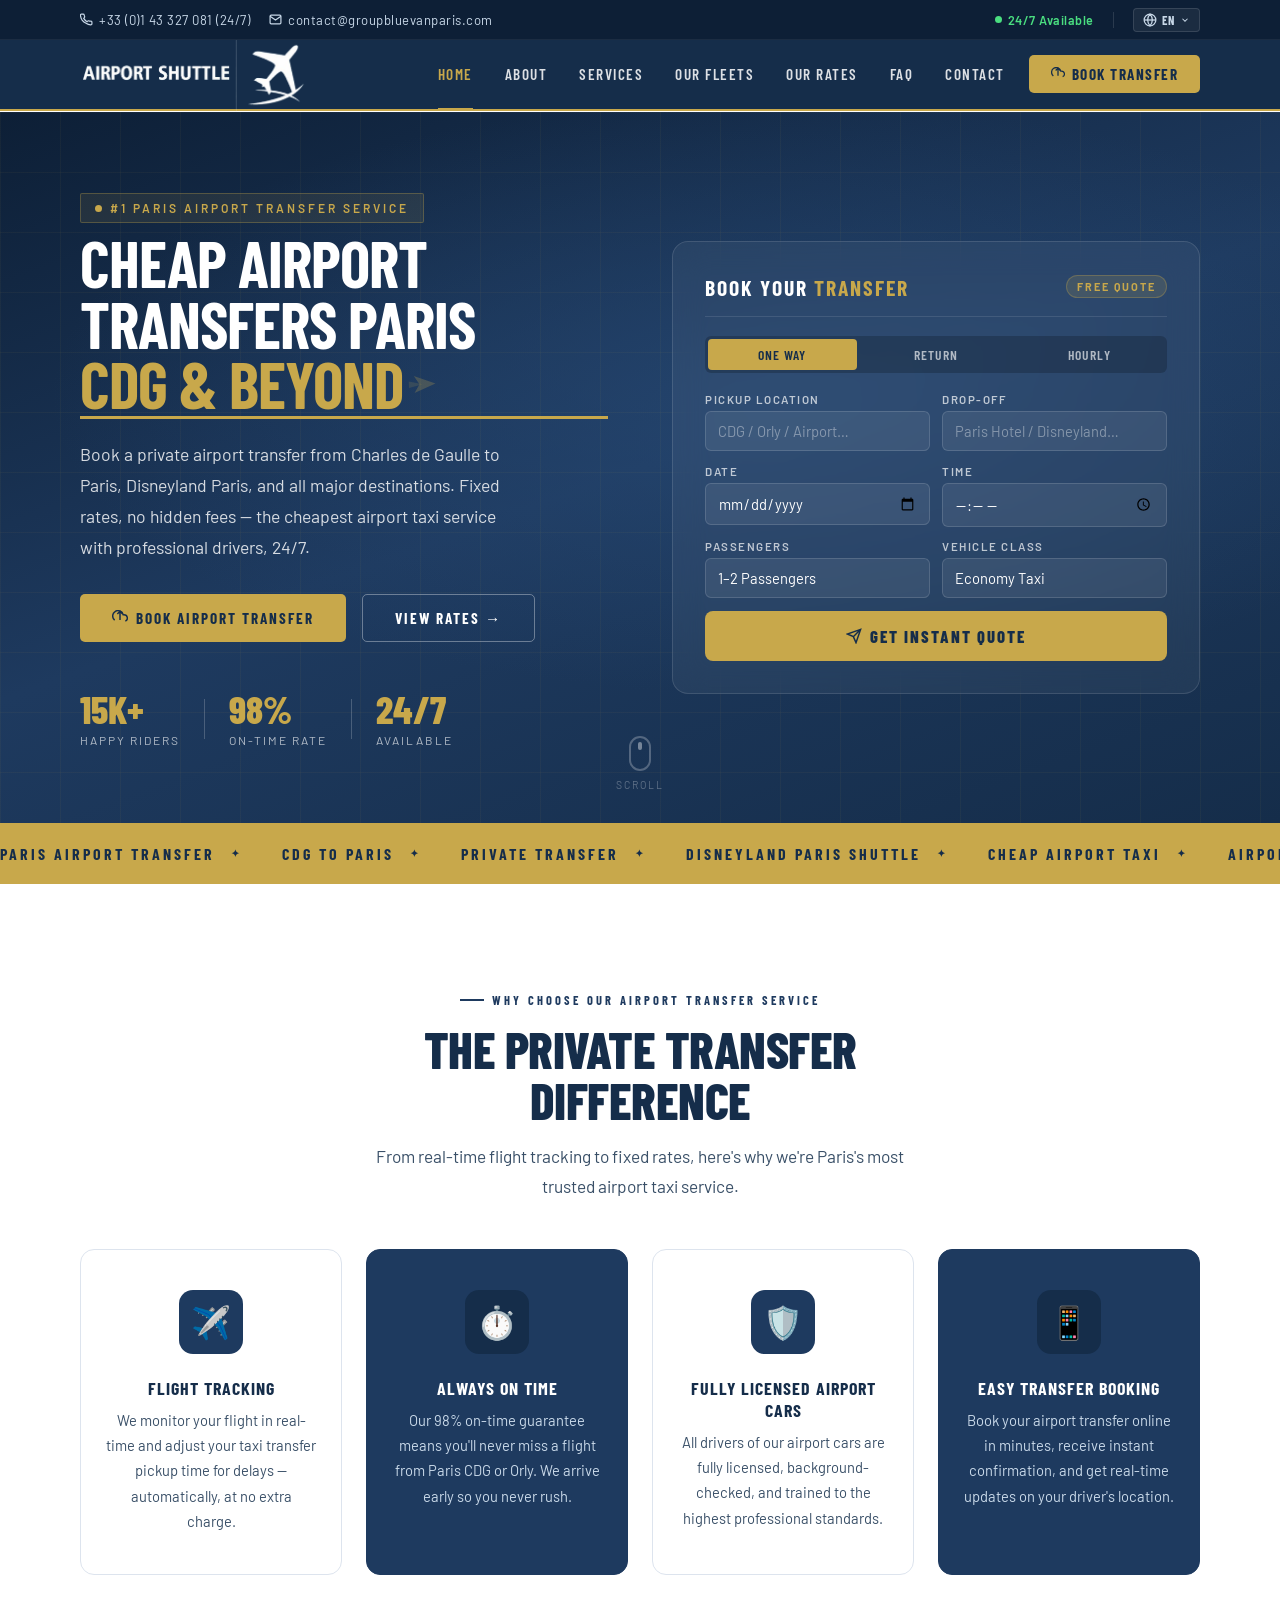
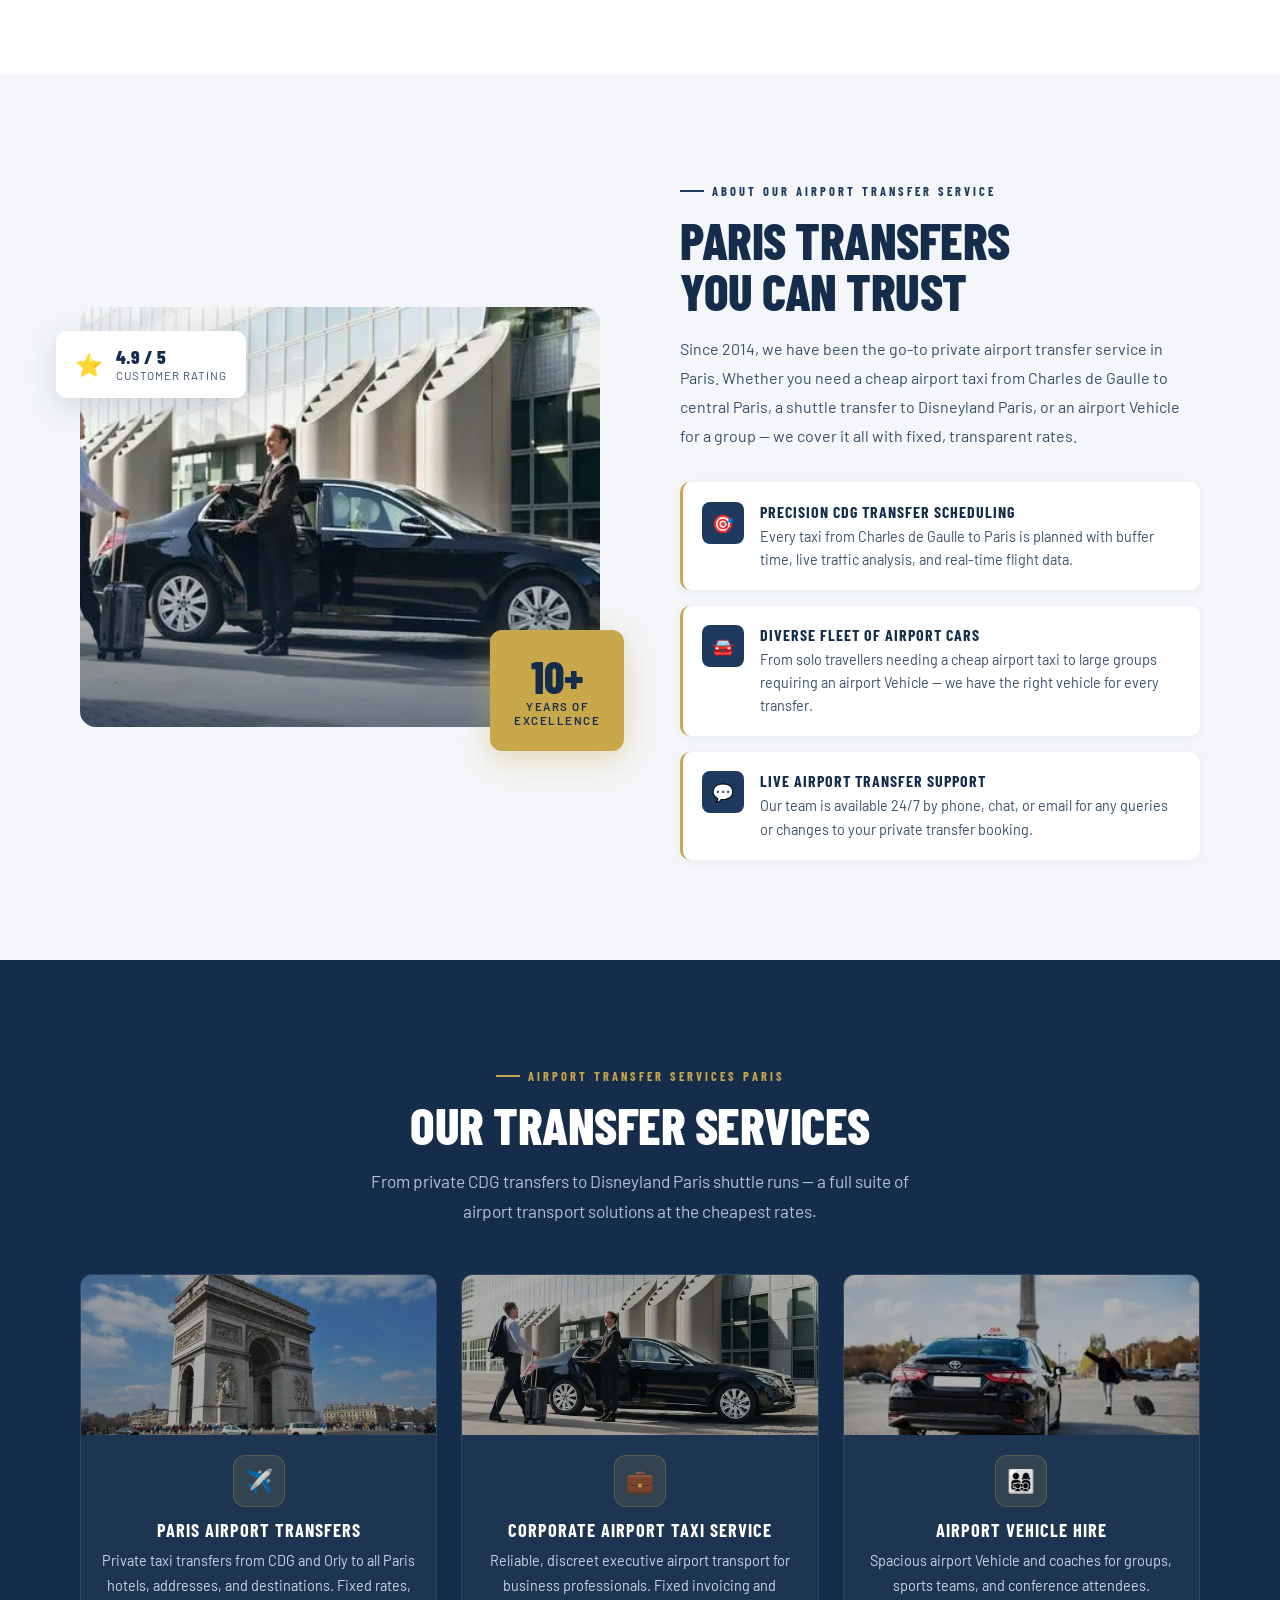
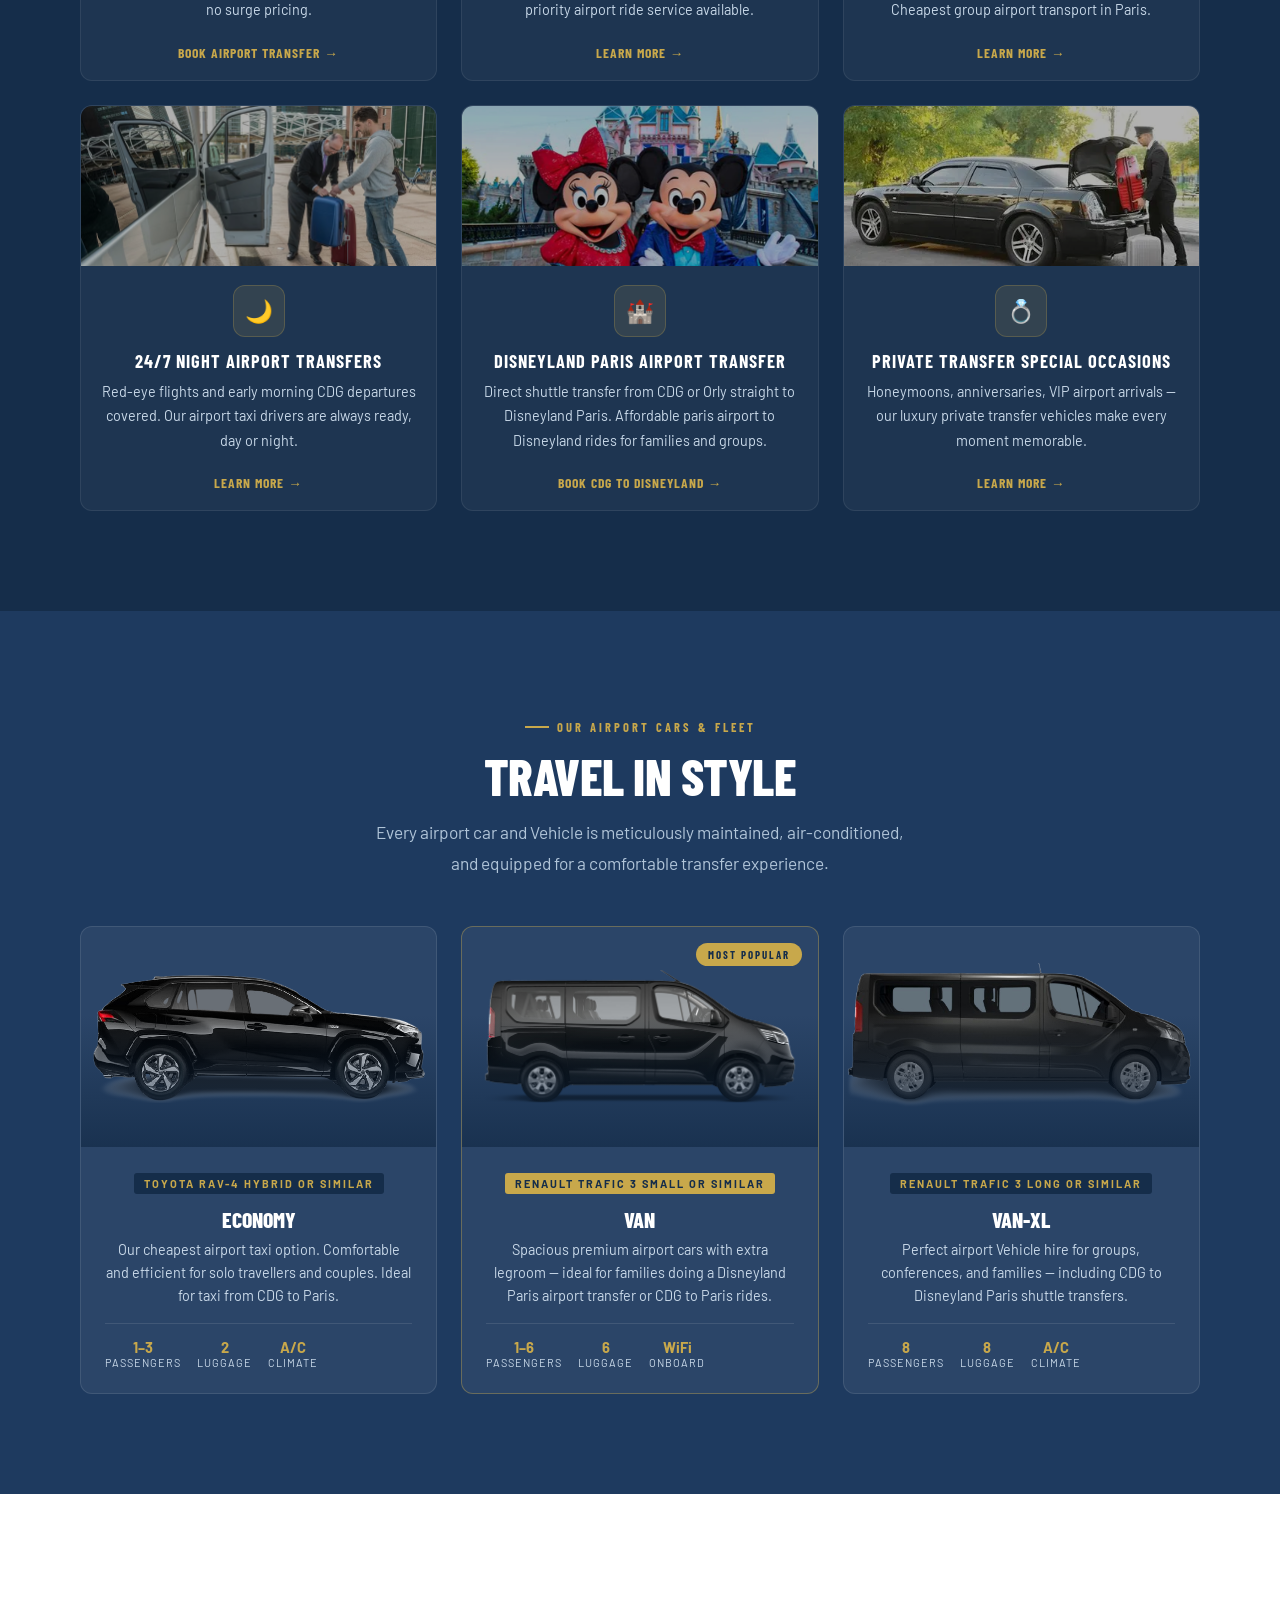
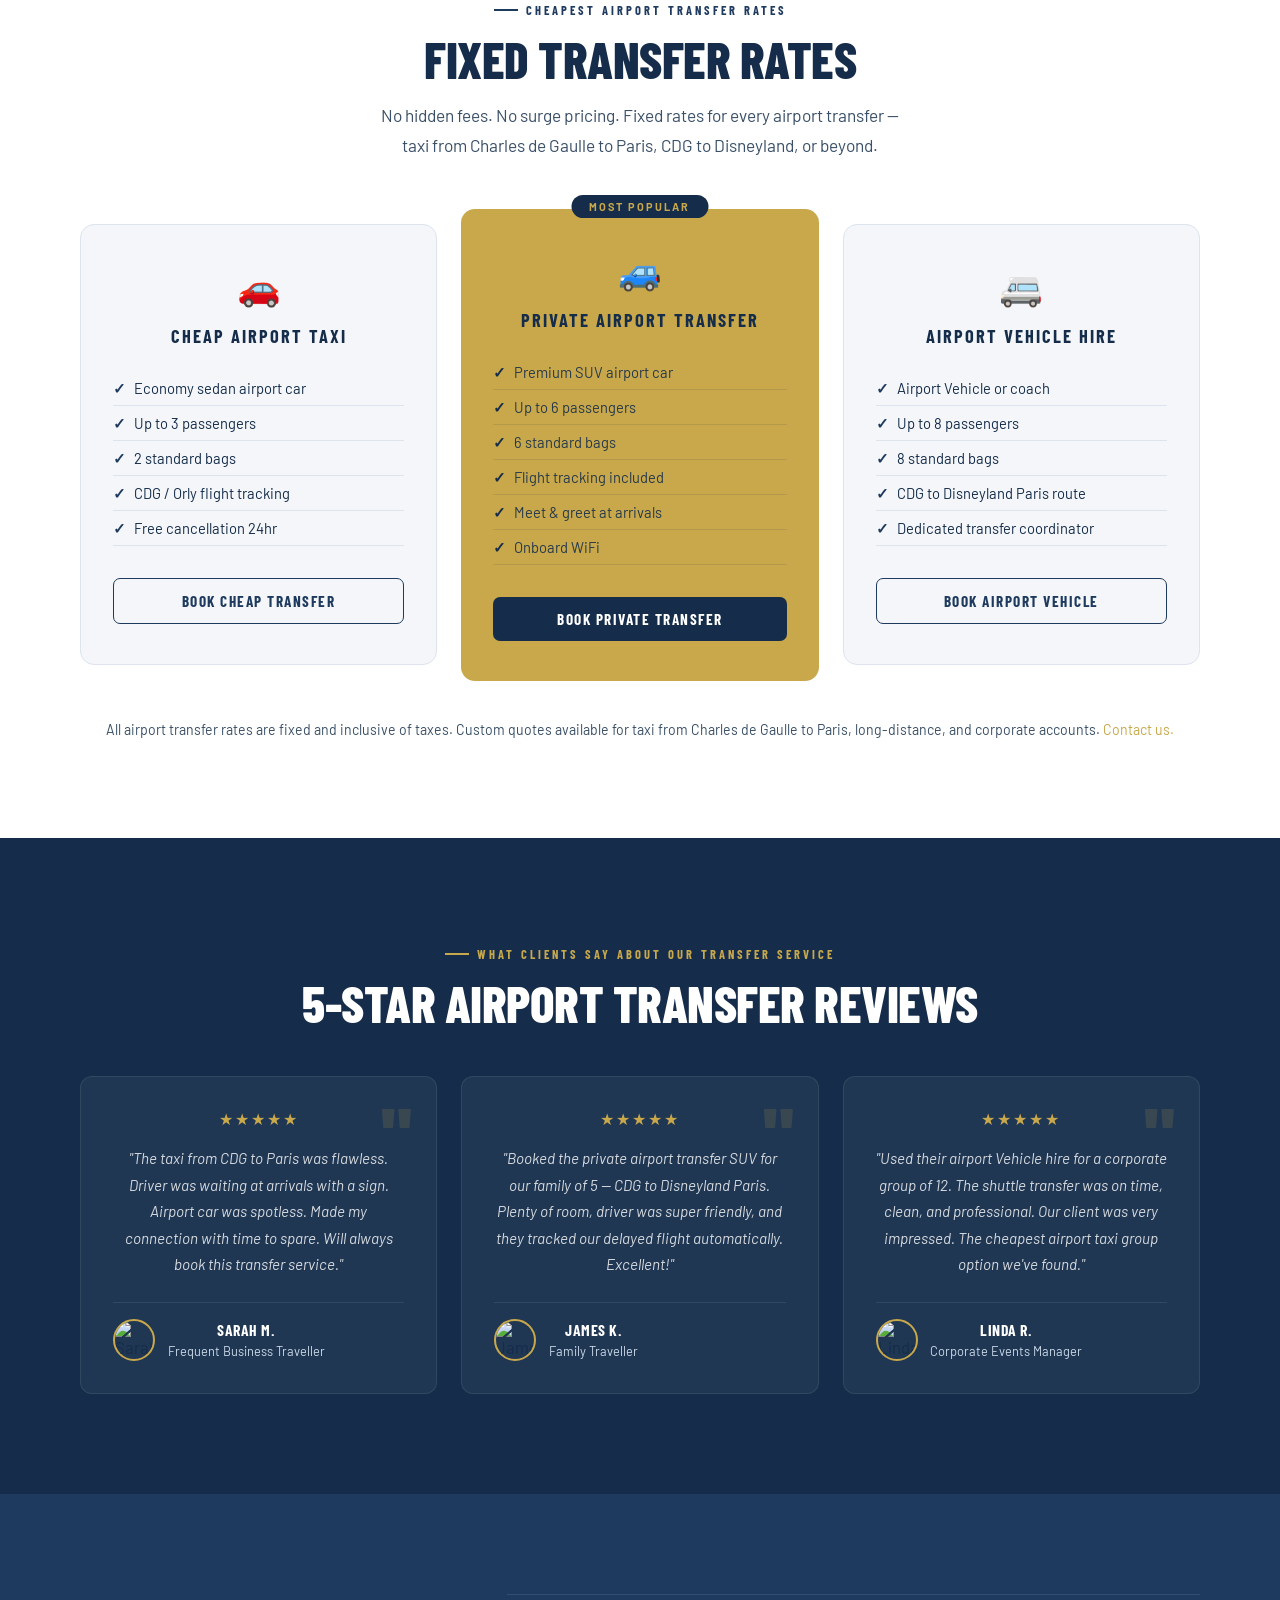
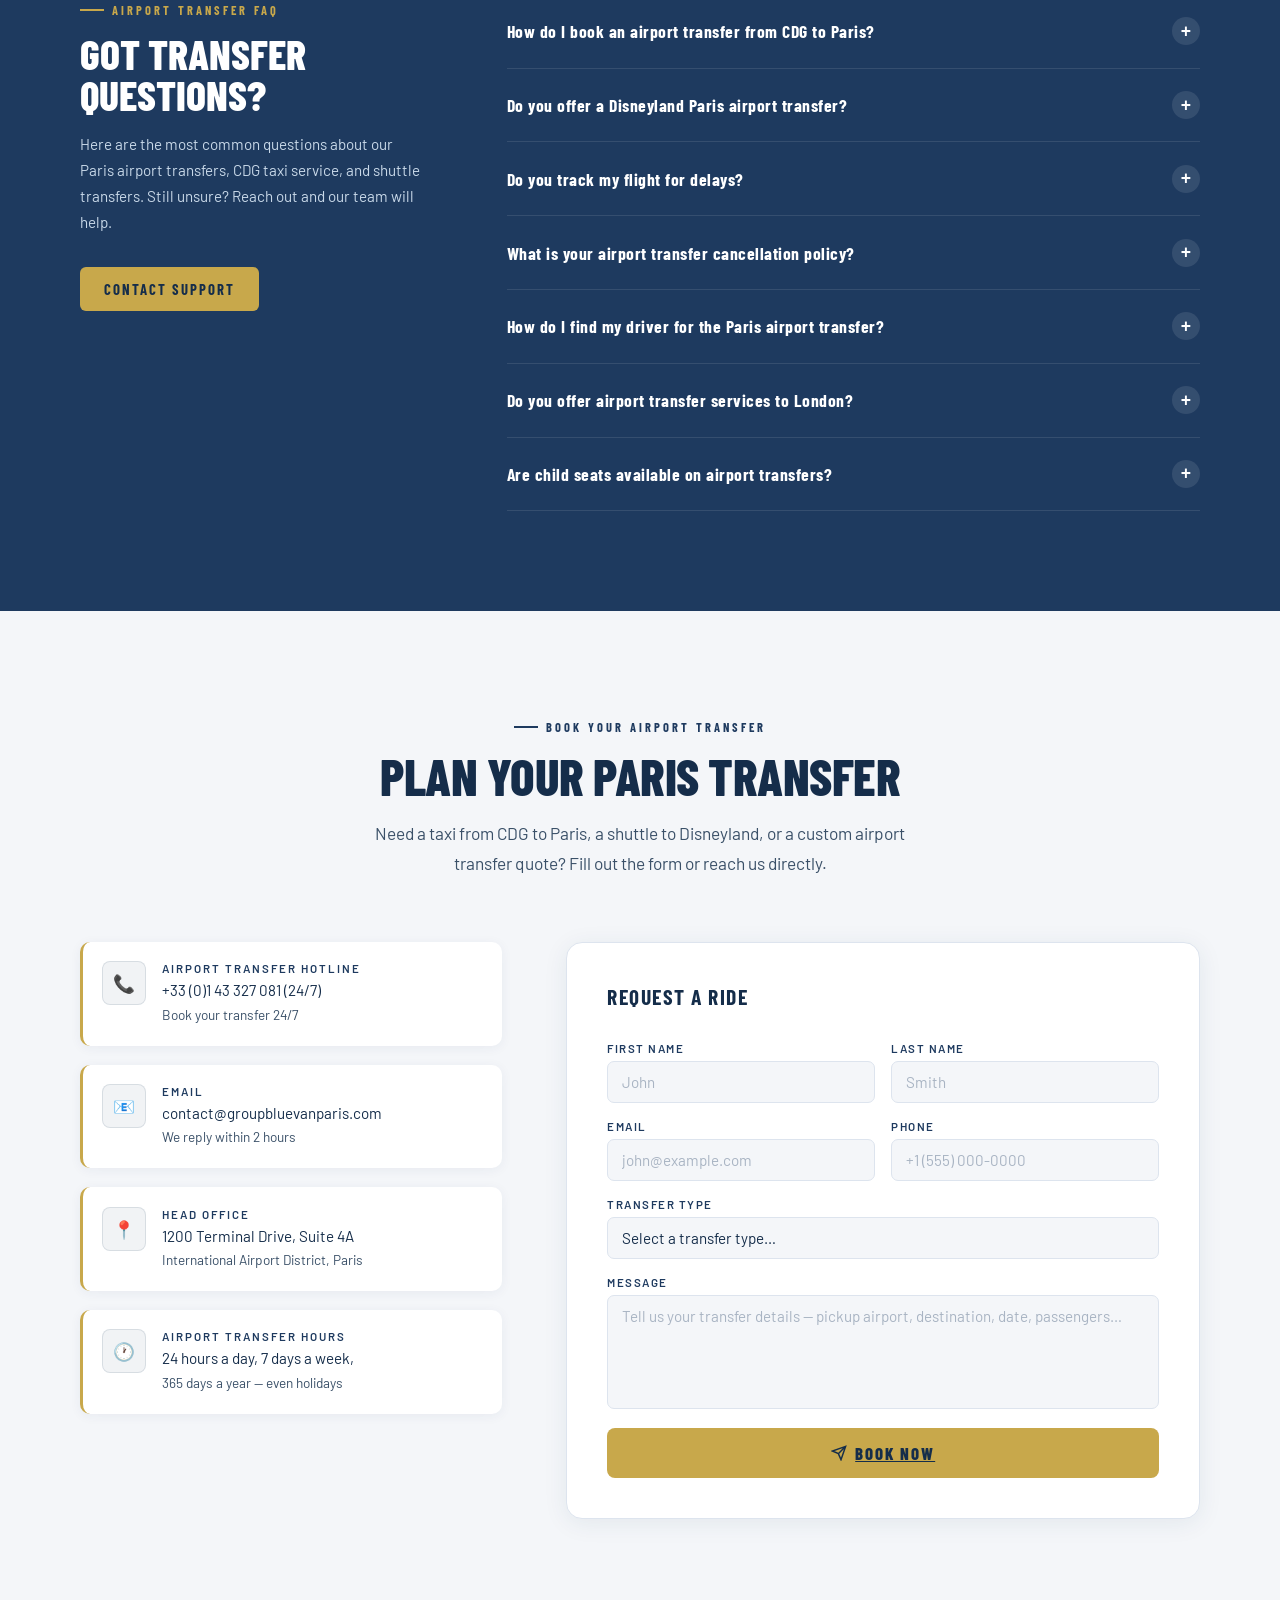
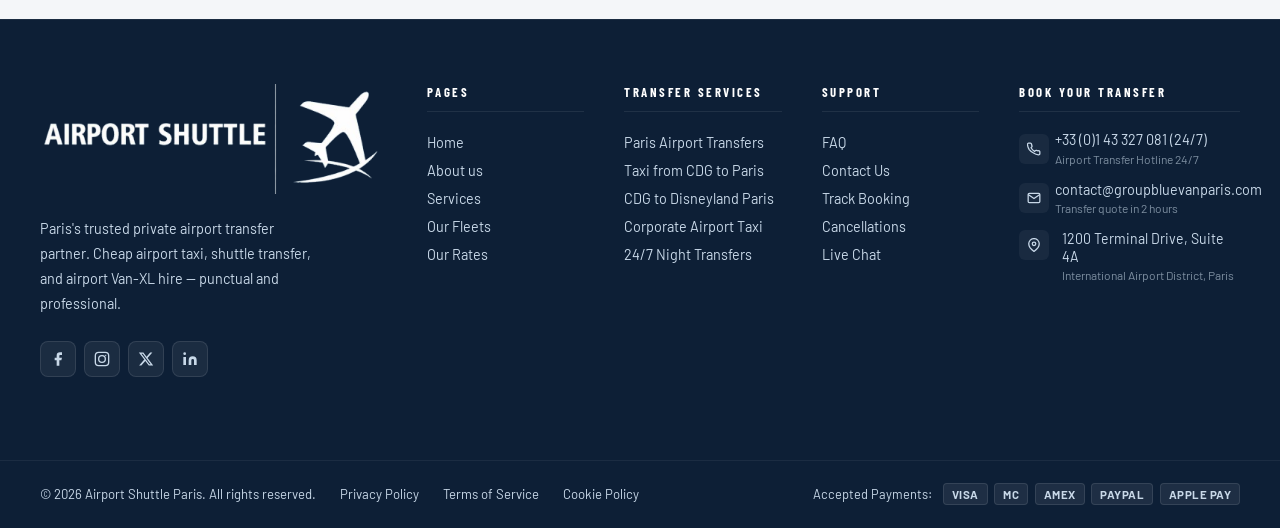
==== commit 832c0ce1: "Initial commit" ====
--- a/index.html
+++ b/index.html
@@ -3,7 +3,7 @@
 <head>
     <meta charset="UTF-8" />
     <meta name="viewport" content="width=device-width, initial-scale=1.0" />
-    <title>Cheapest Airport Transfers Paris | Private Transfer CDG to Paris & Disneyland</title>
+    <title>Airport Shuttle | Paris Airport Transfer | Private Taxi CDG Orly | Group Blue Van Paris</title>
     <meta name="description" content="Book the cheapest airport transfers in Paris. Private airport transfer from CDG to Paris, Disneyland Paris airport transfer, airport taxi service, shuttle transfer & airport Vehicle hire. 24/7 available." />
     <meta name="keywords" content="cheapest airport transfers, paris airport transfer, airport transfer london, private airport transfer, private transfer, book airport transfer, transfer paris, airport Vehicle, disneyland paris airport transfer, taxi transfers, shuttle transfer, airport transport, taxi from cdg to paris, paris airport to disneyland, cheap airport taxi, taxi from charles de gaulle to paris, cdg to disneyland paris, airport Vehicle hire, airport taxi service, airport service, airport ride service, airport cars, airport transfers" />
     <link rel="preconnect" href="https://fonts.googleapis.com" />
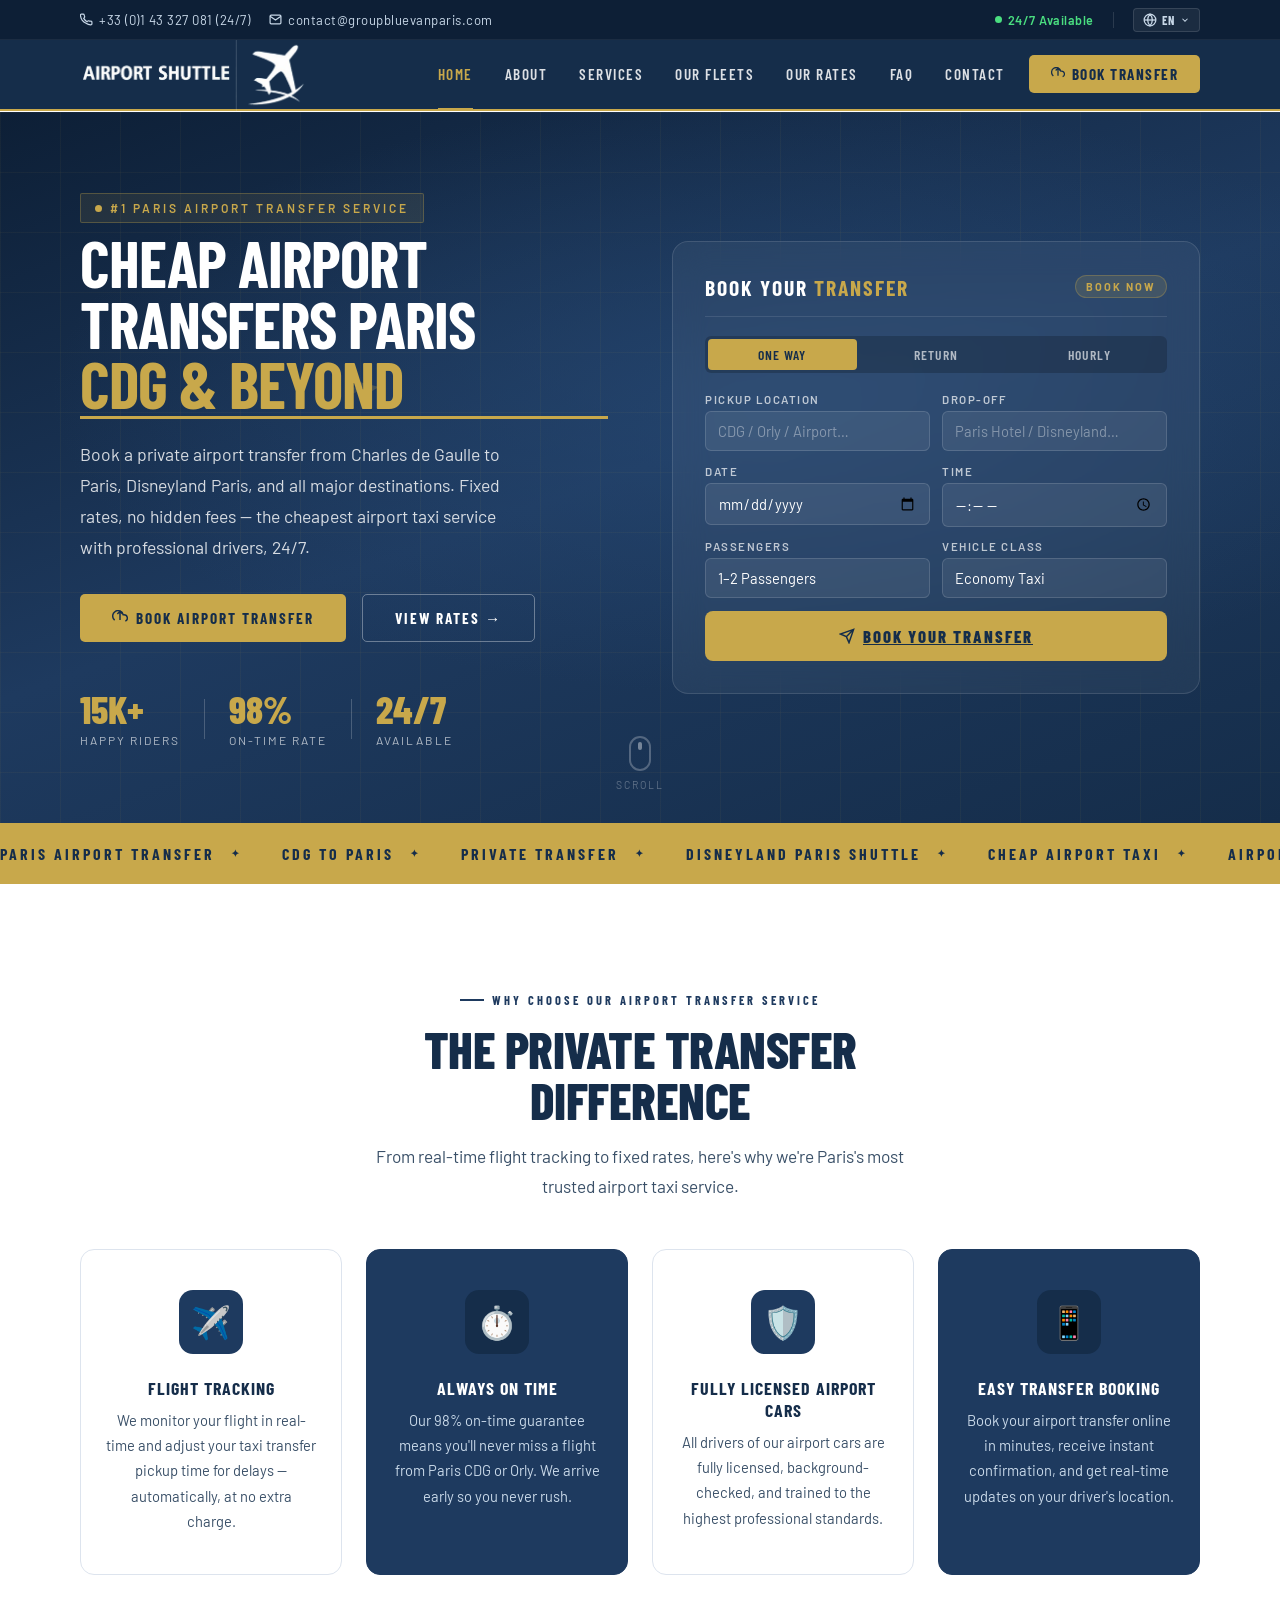
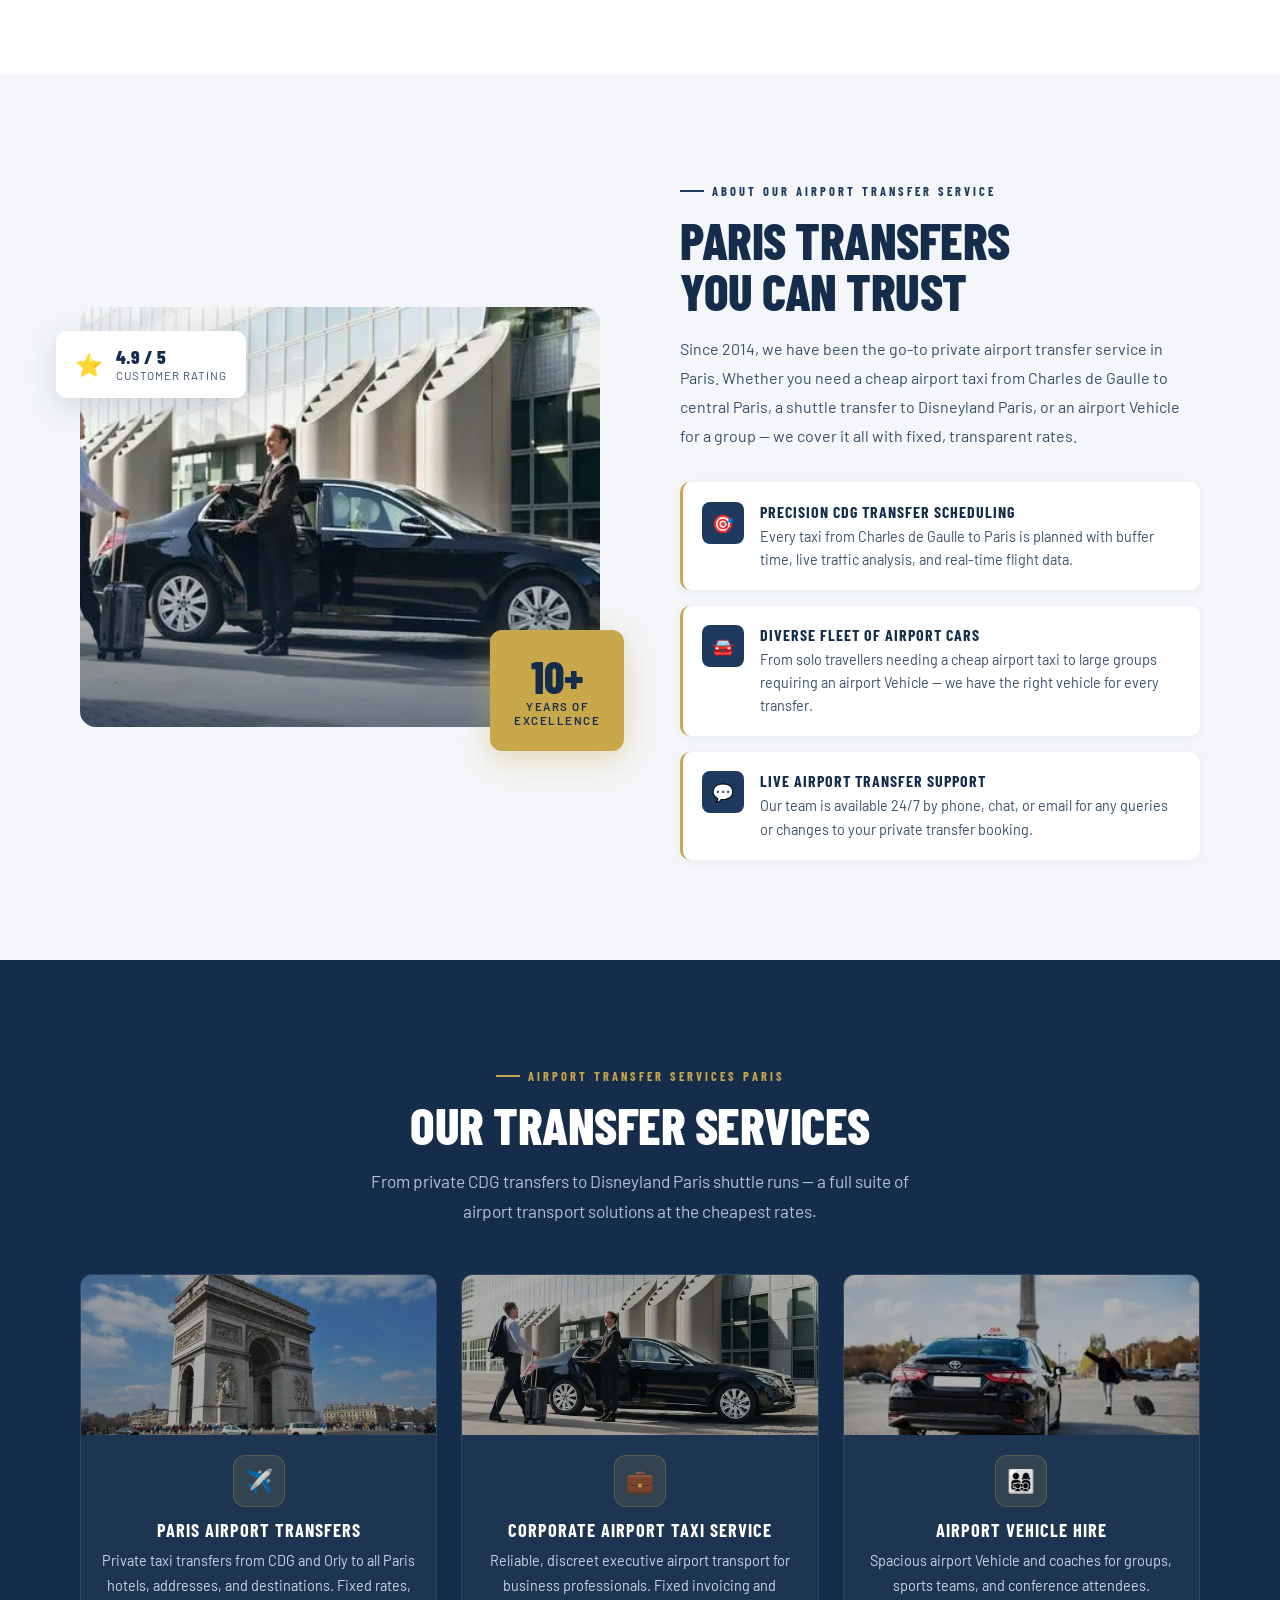
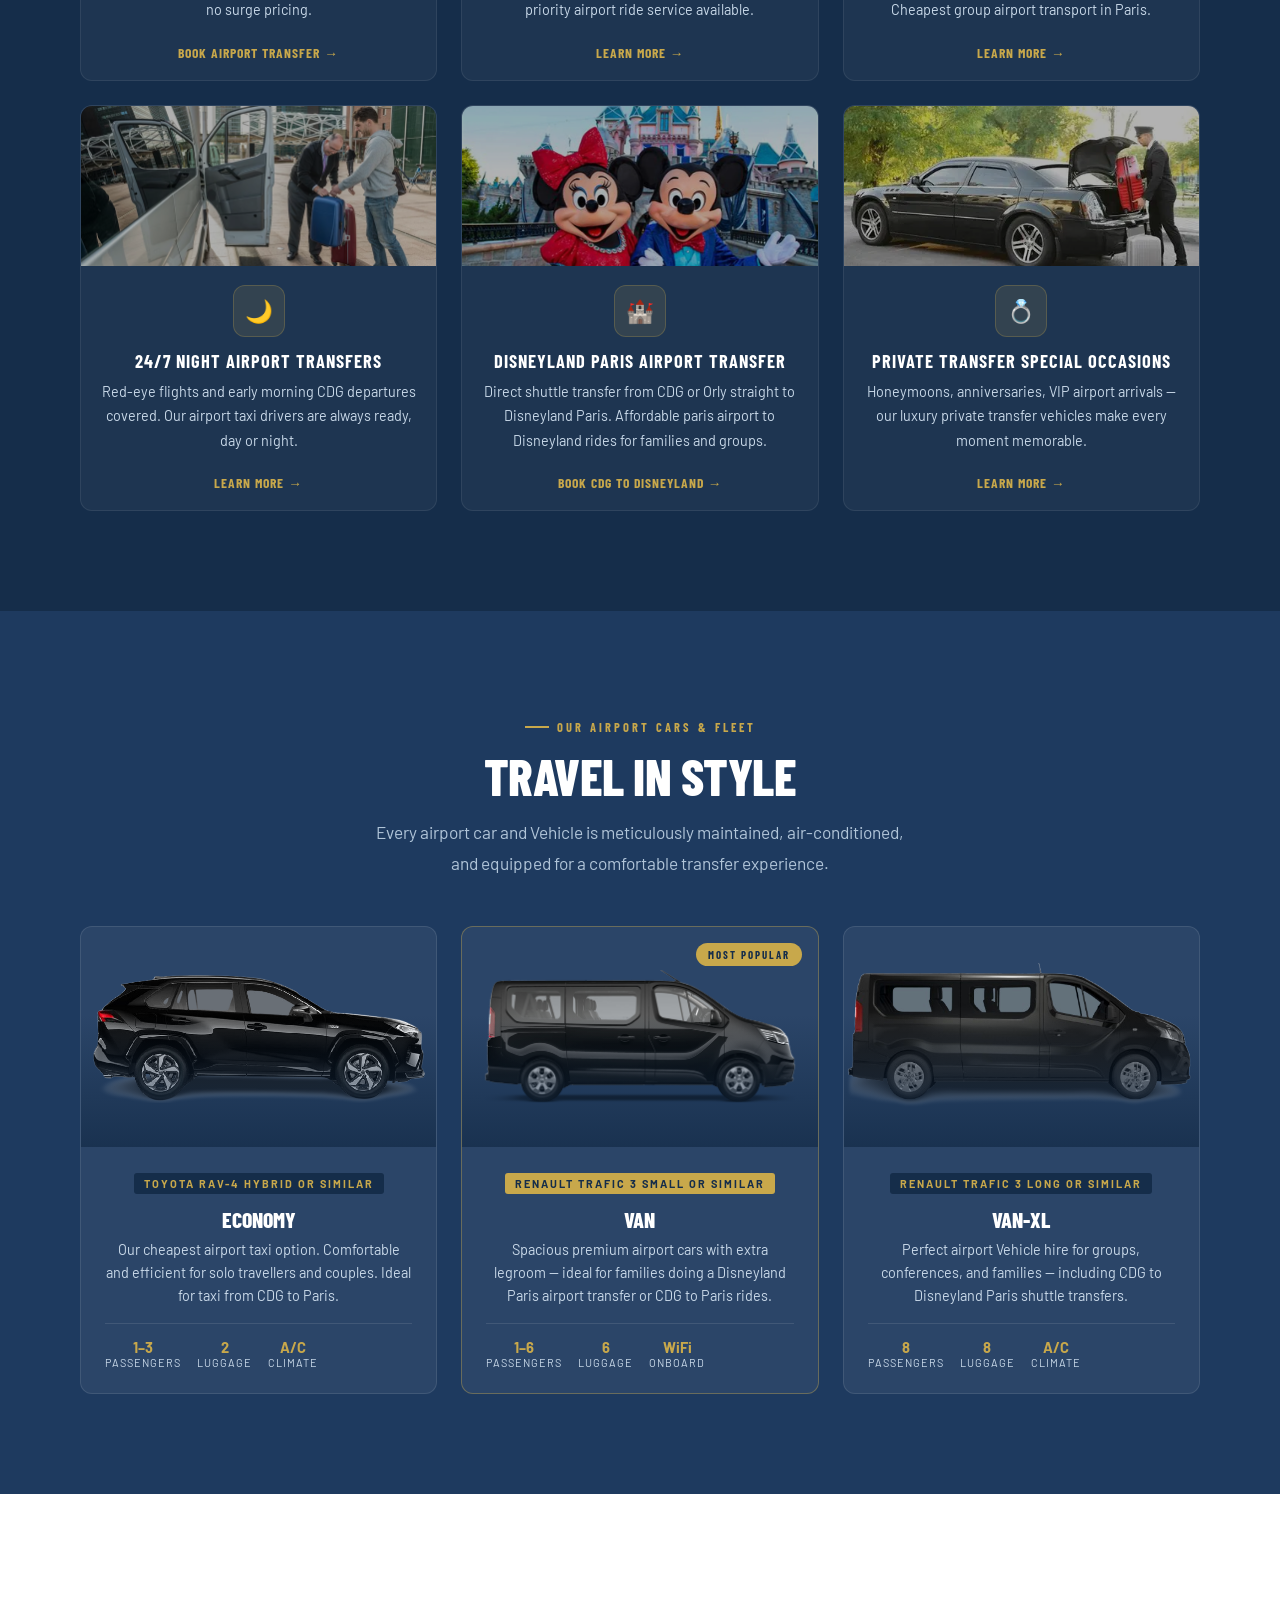
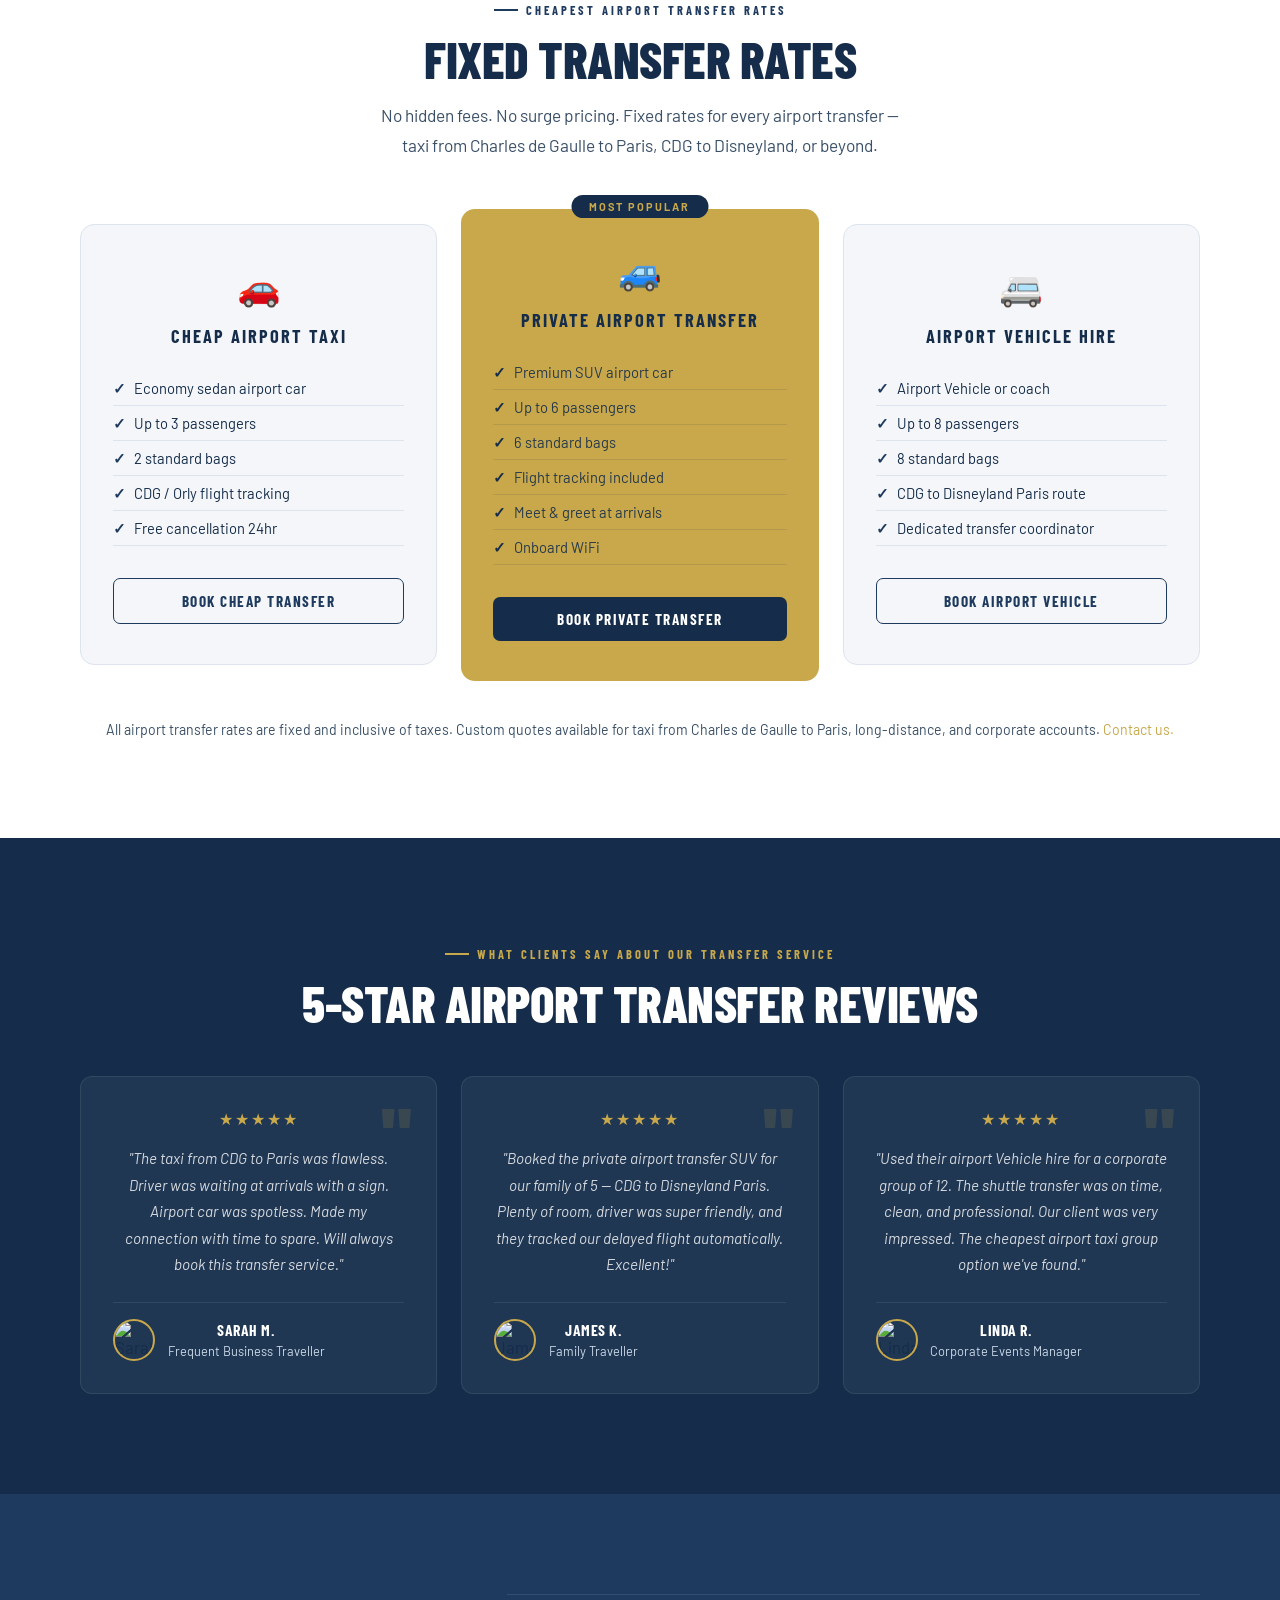
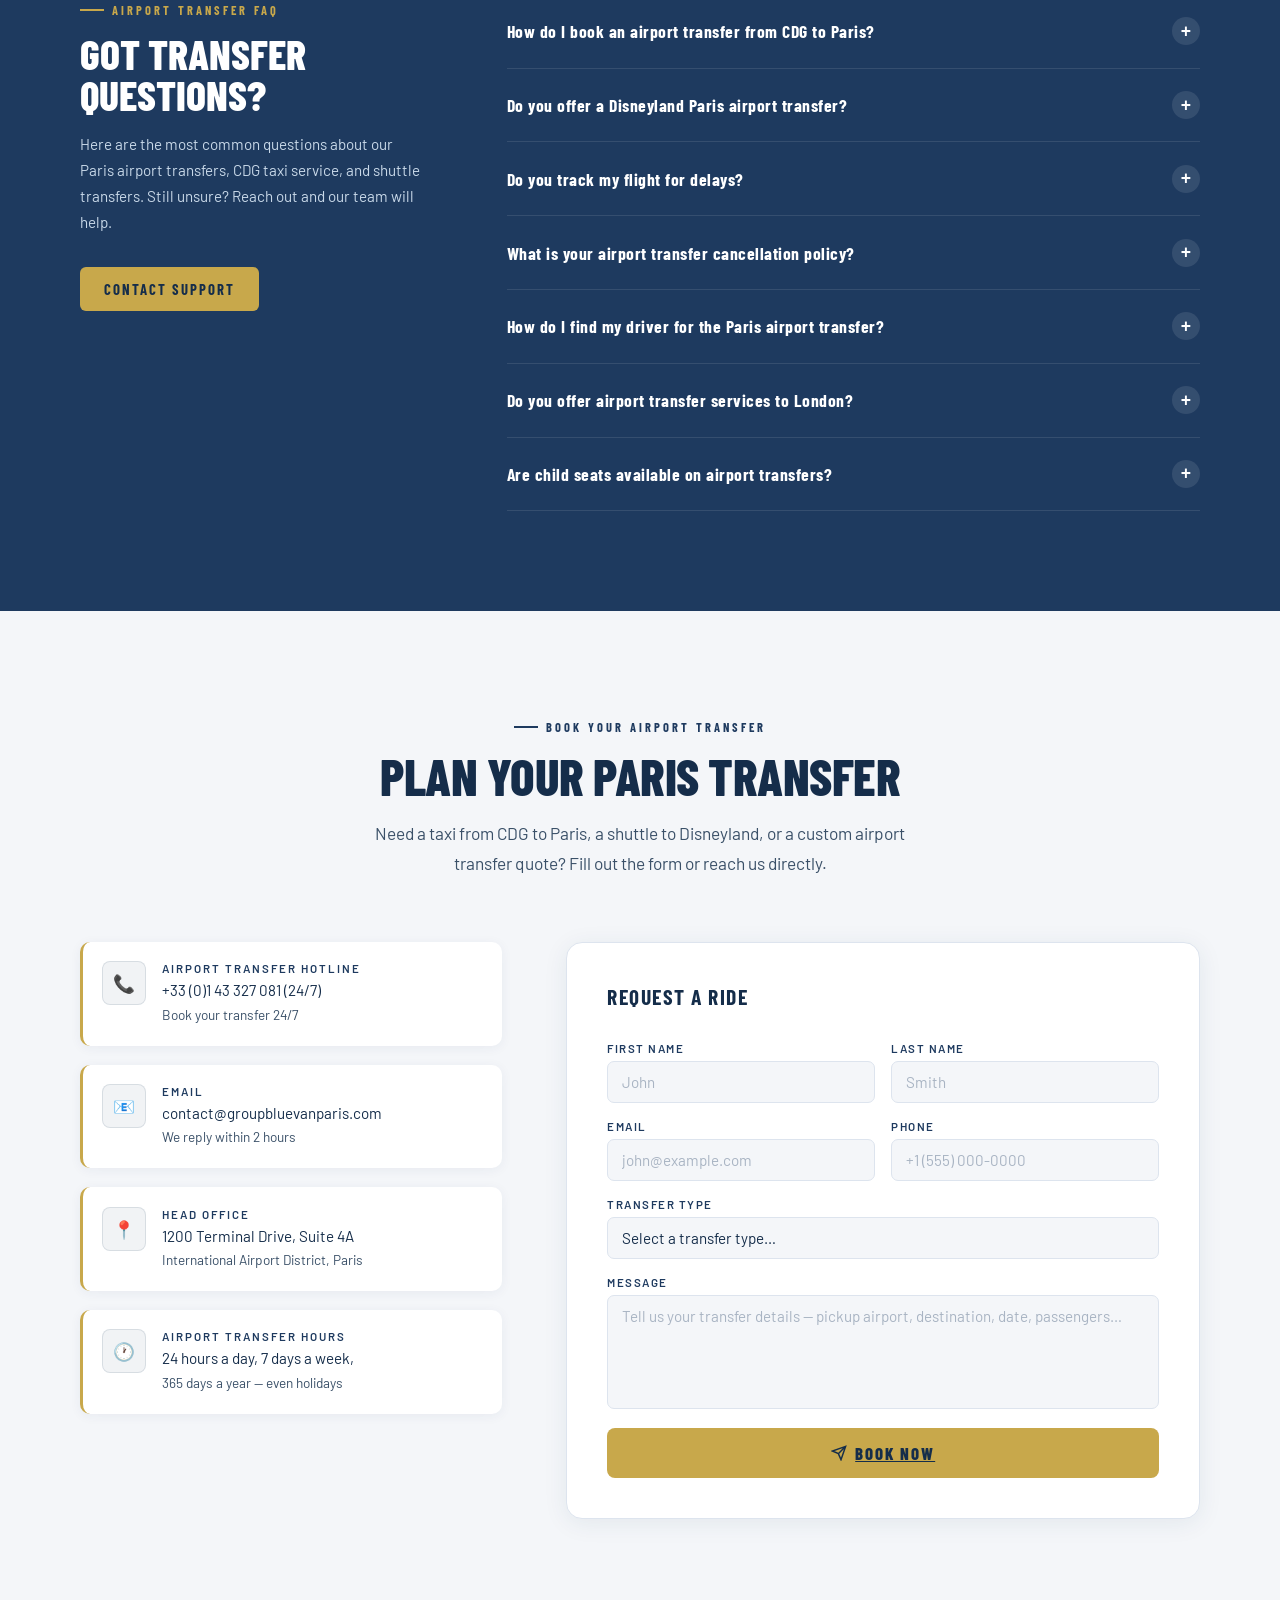
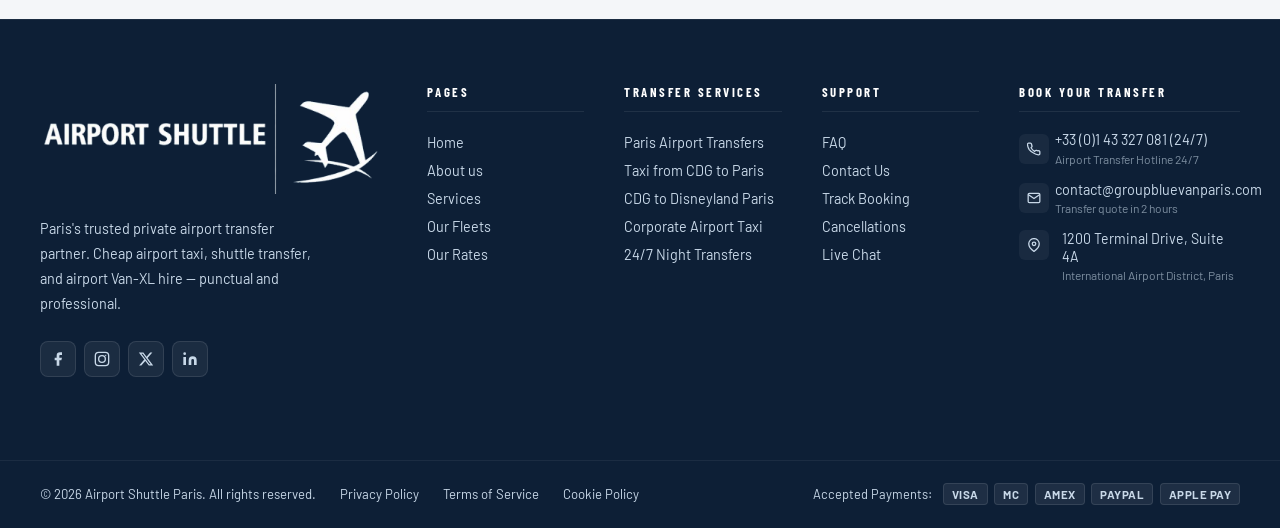
==== commit 526341d7: "Initial commit" ====
--- a/index.html
+++ b/index.html
@@ -141,7 +141,7 @@
             <div class="booking-card reveal-right delay-2">
                 <div class="booking-card-header">
                     <h3>Book Your <span>Transfer</span></h3>
-                    <span class="booking-badge">Free Quote</span>
+                    <span class="booking-badge">Book Now</span>
                 </div>
                 <div class="form-tabs">
                     <button class="form-tab active" type="button">One Way</button>
@@ -188,10 +188,10 @@
                         </select>
                     </div>
                 </div>
-                <button class="btn-book" id="quoteBtn" type="button">
+                <a class="btn-book" id="quoteBtn" href="#booking" type="button">
                     <svg width="16" height="16" viewBox="0 0 24 24" fill="none" stroke="currentColor" stroke-width="2.2"><path d="M22 2L11 13M22 2L15 22l-4-9-9-4 20-7z"/></svg>
-                    Get Instant Quote
-                </button>
+                    Book Your Transfer
+                </a>
             </div>
         </div>
 
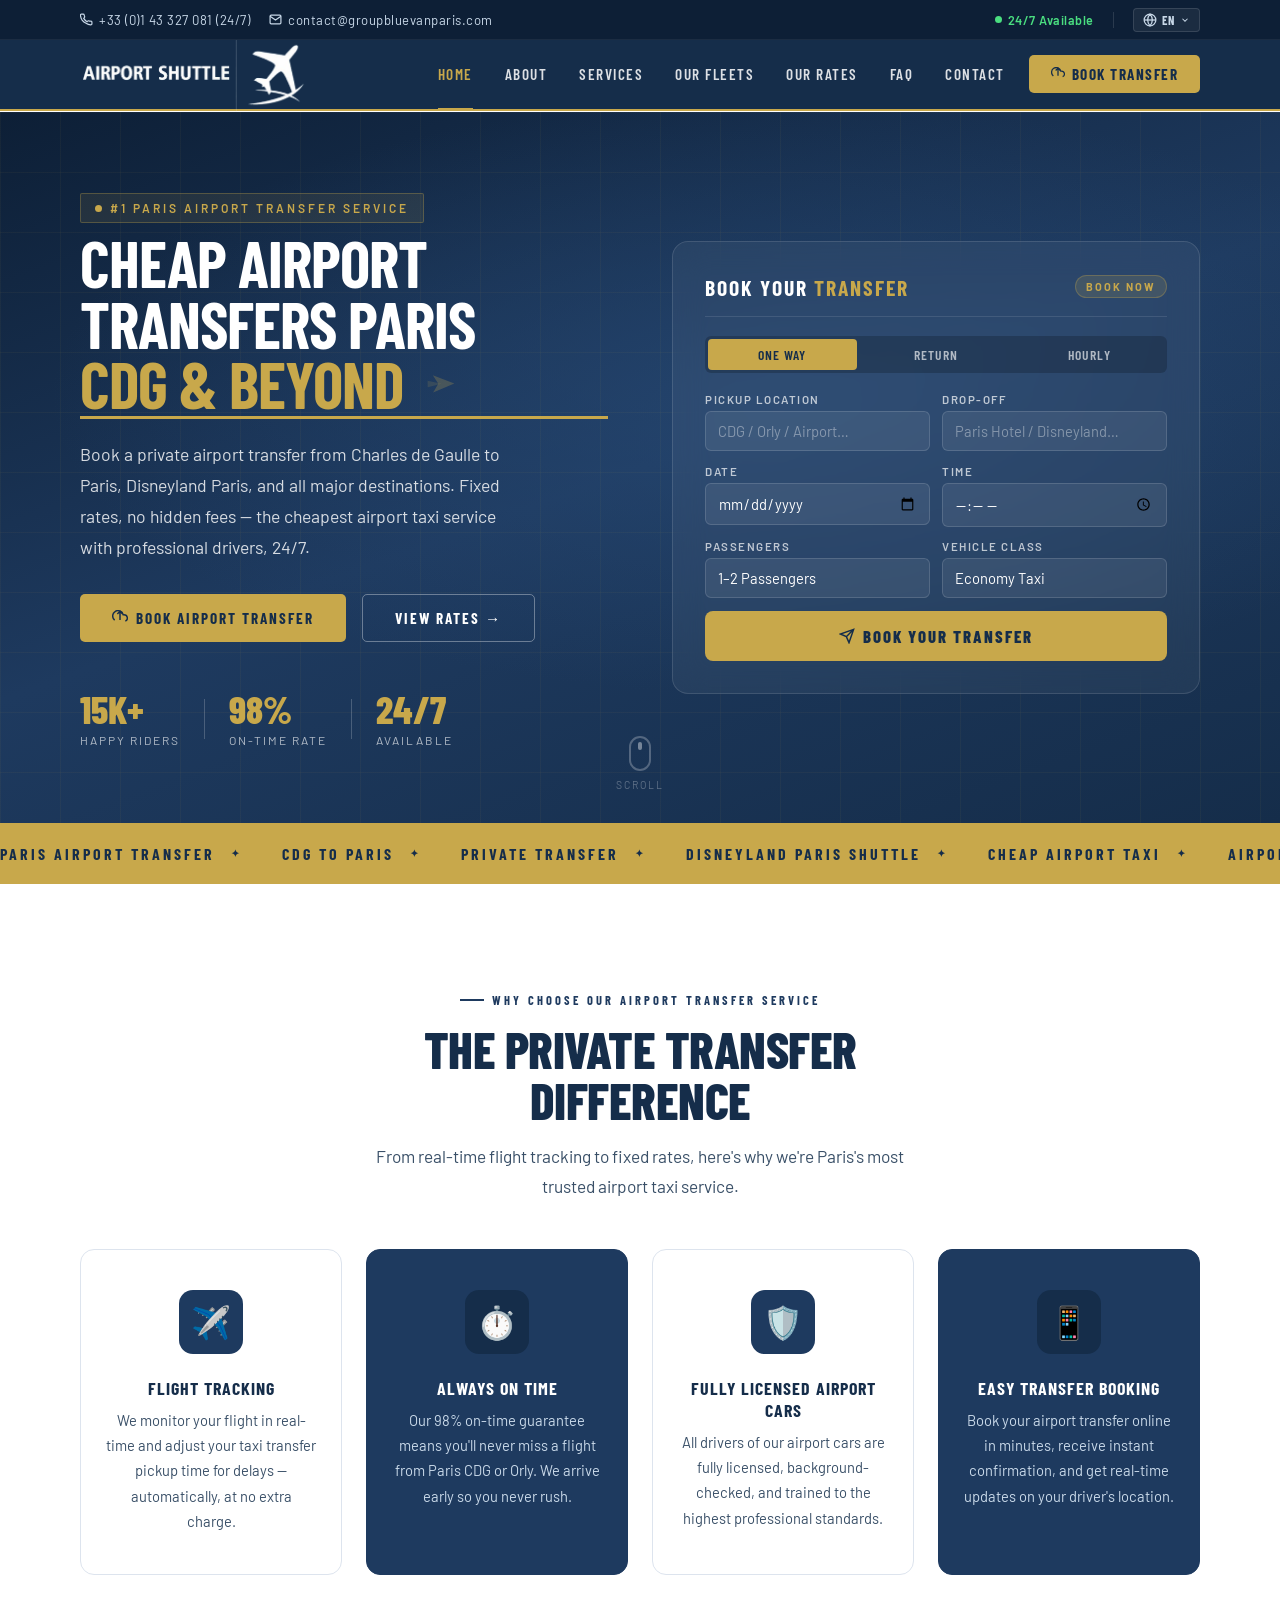
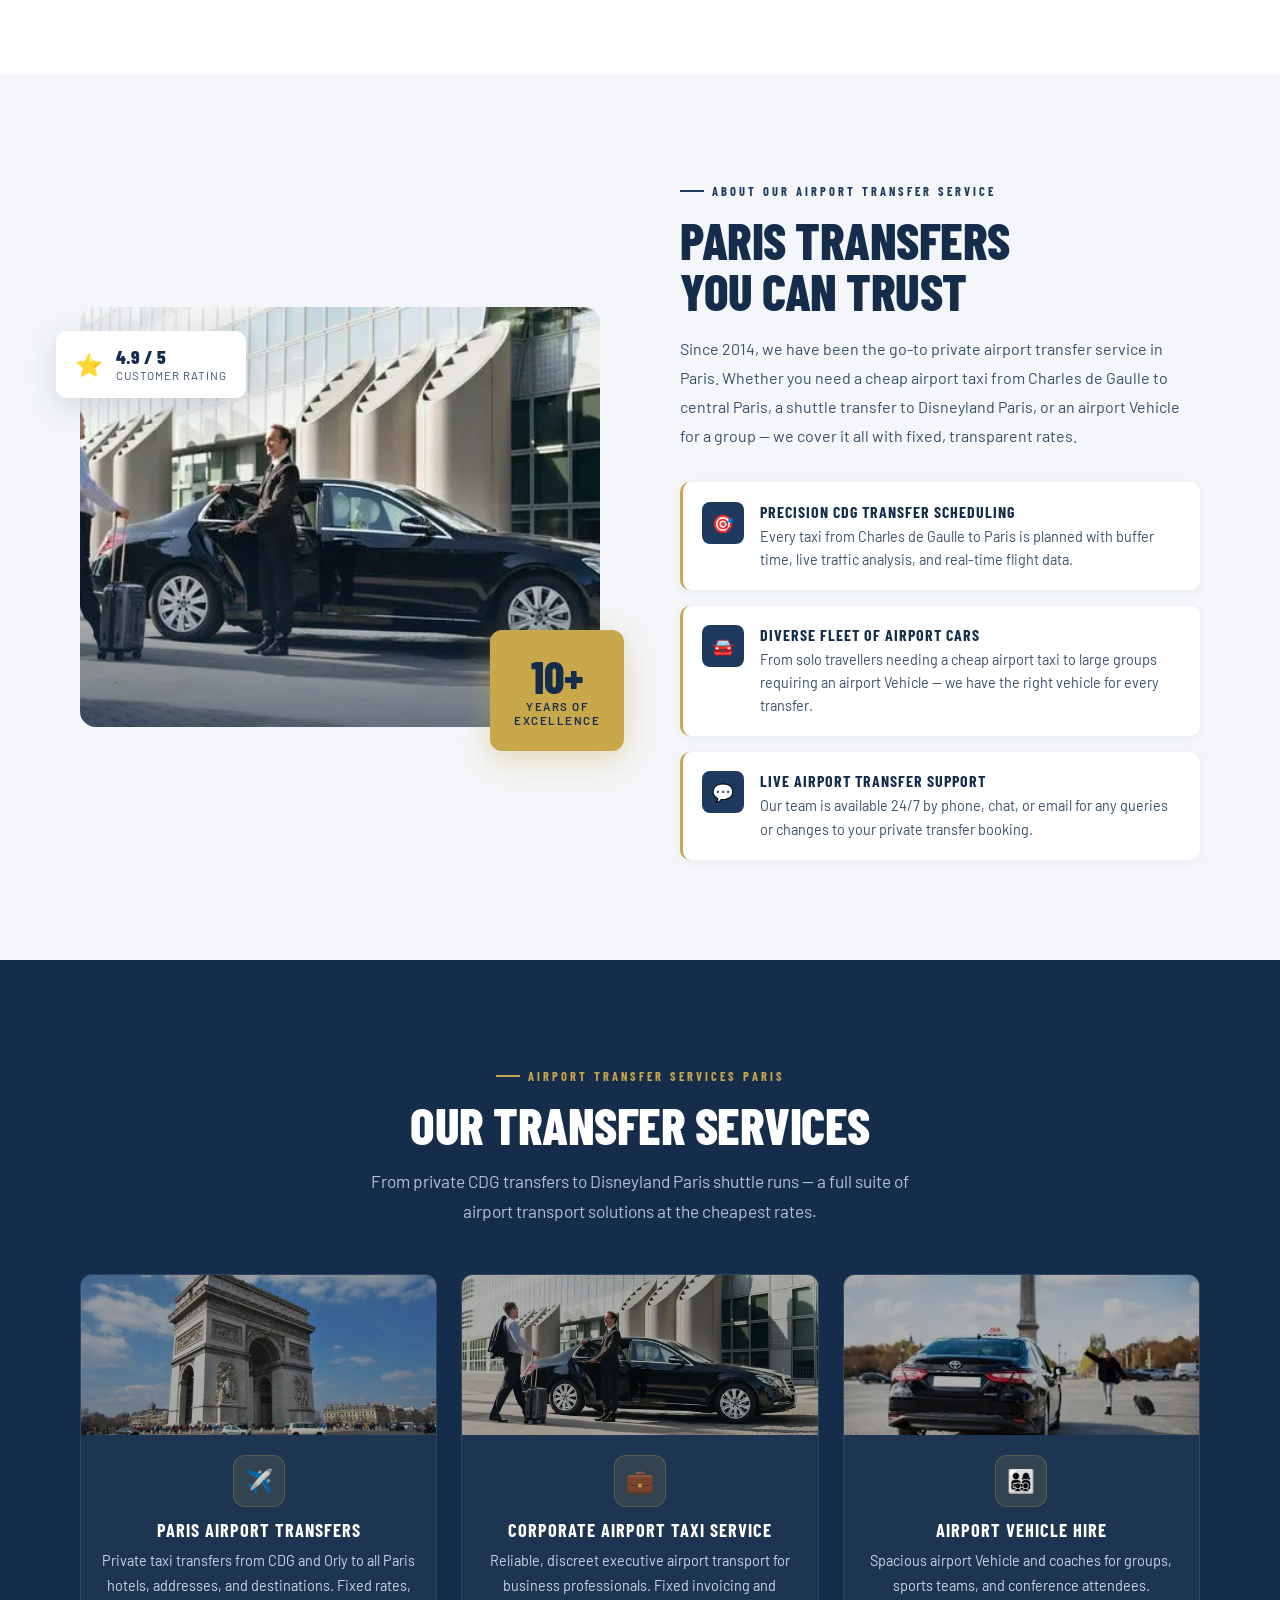
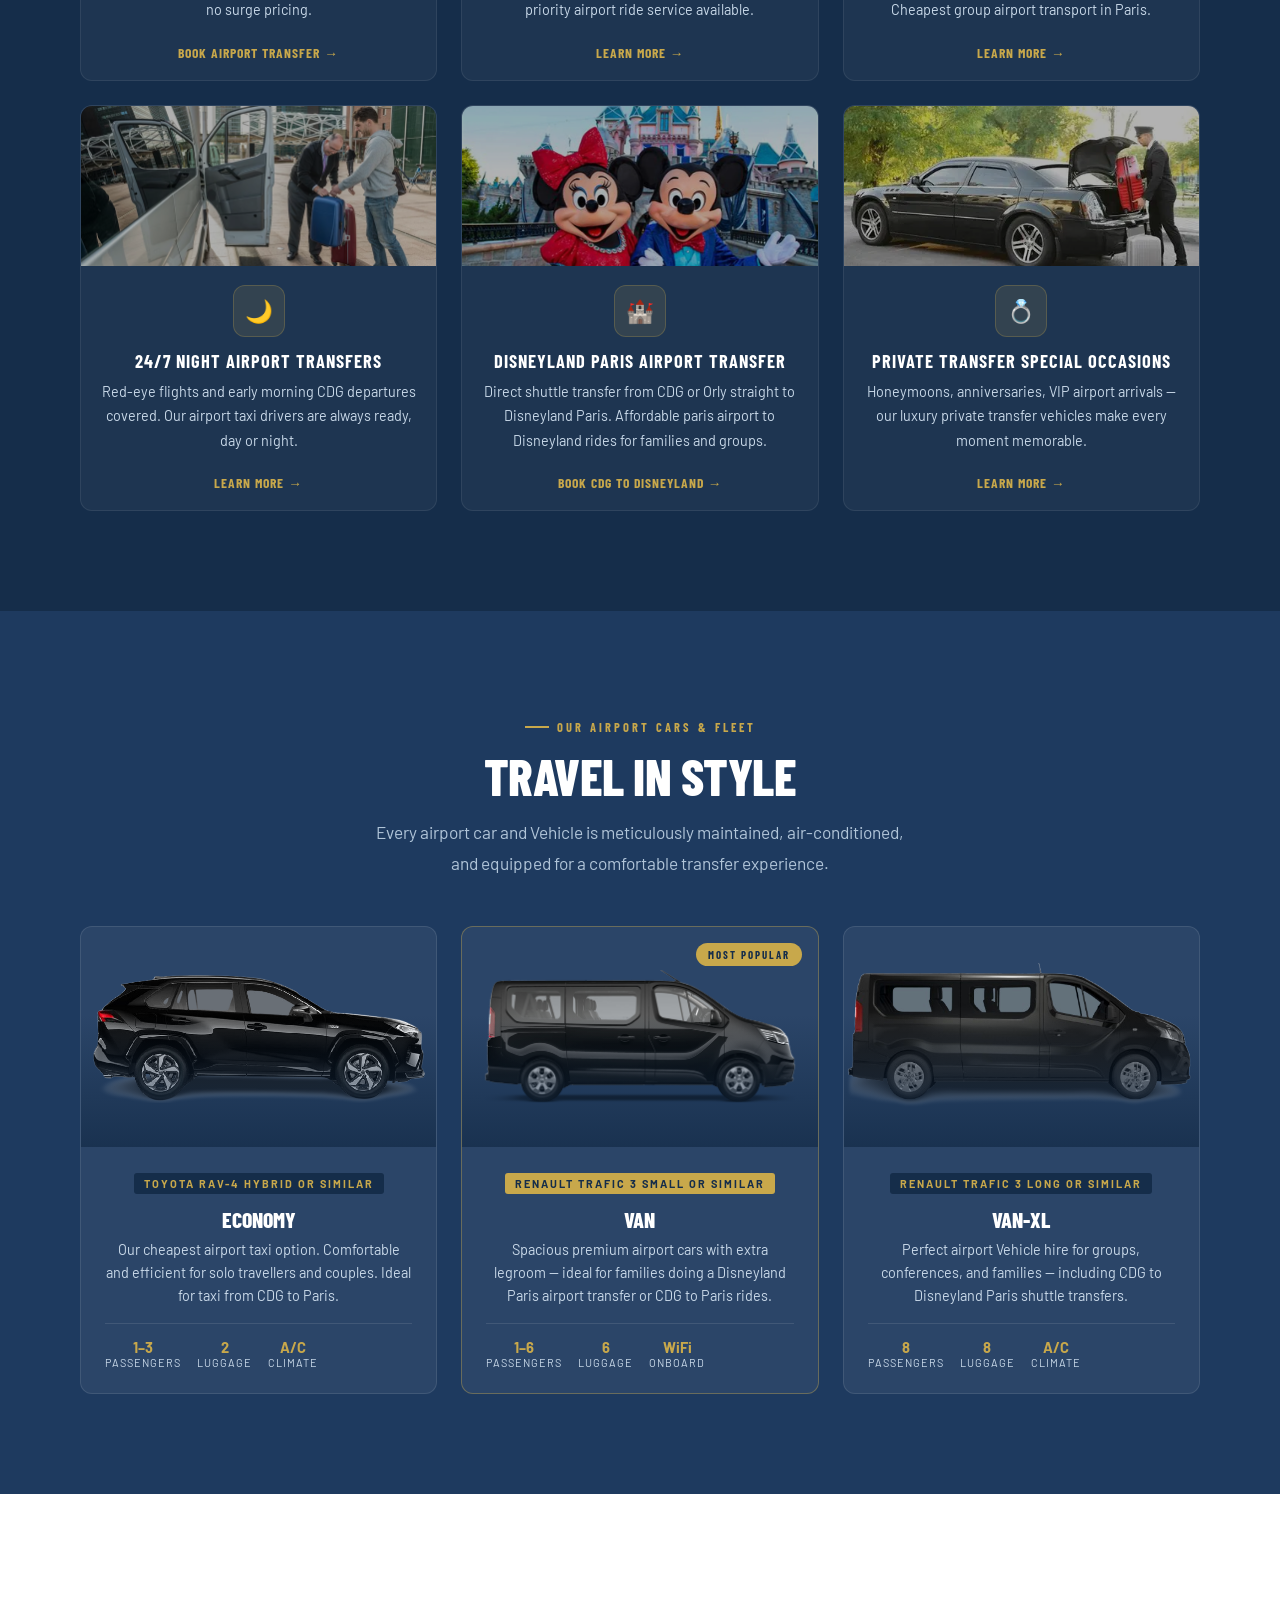
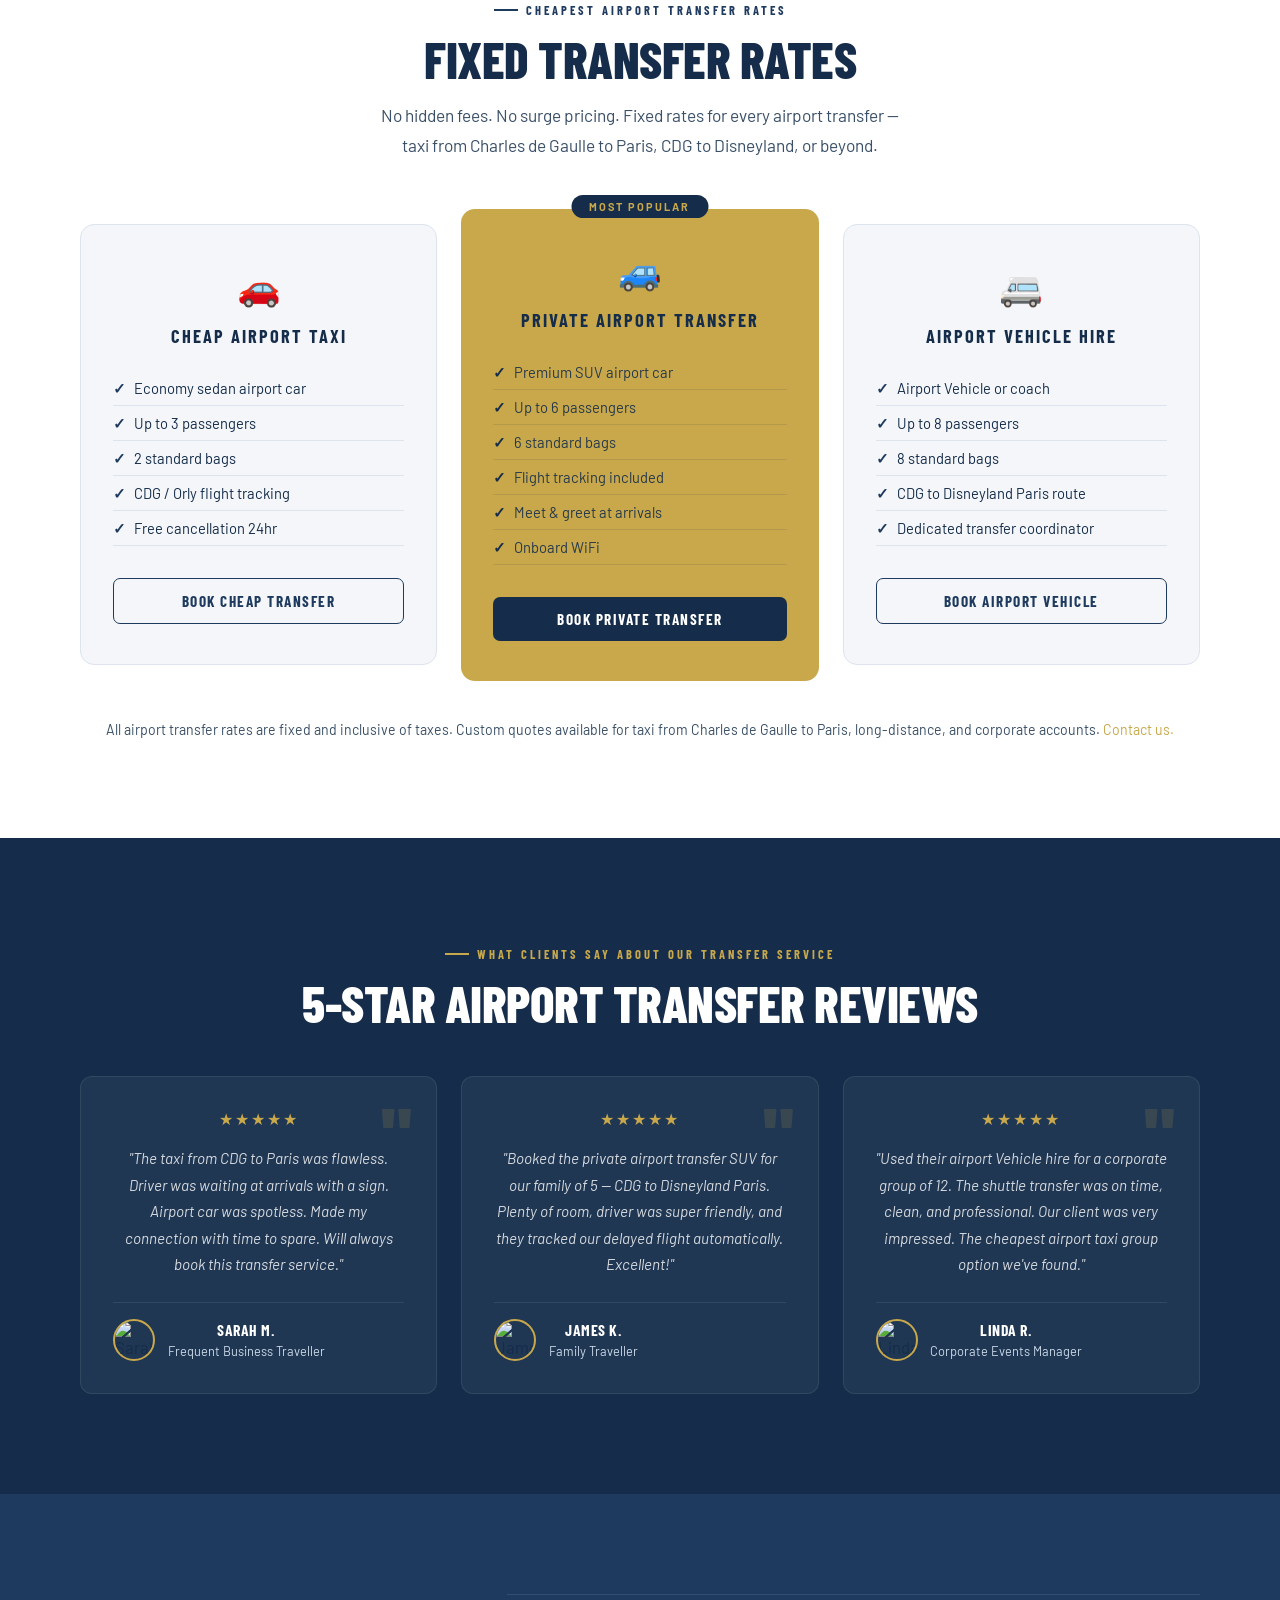
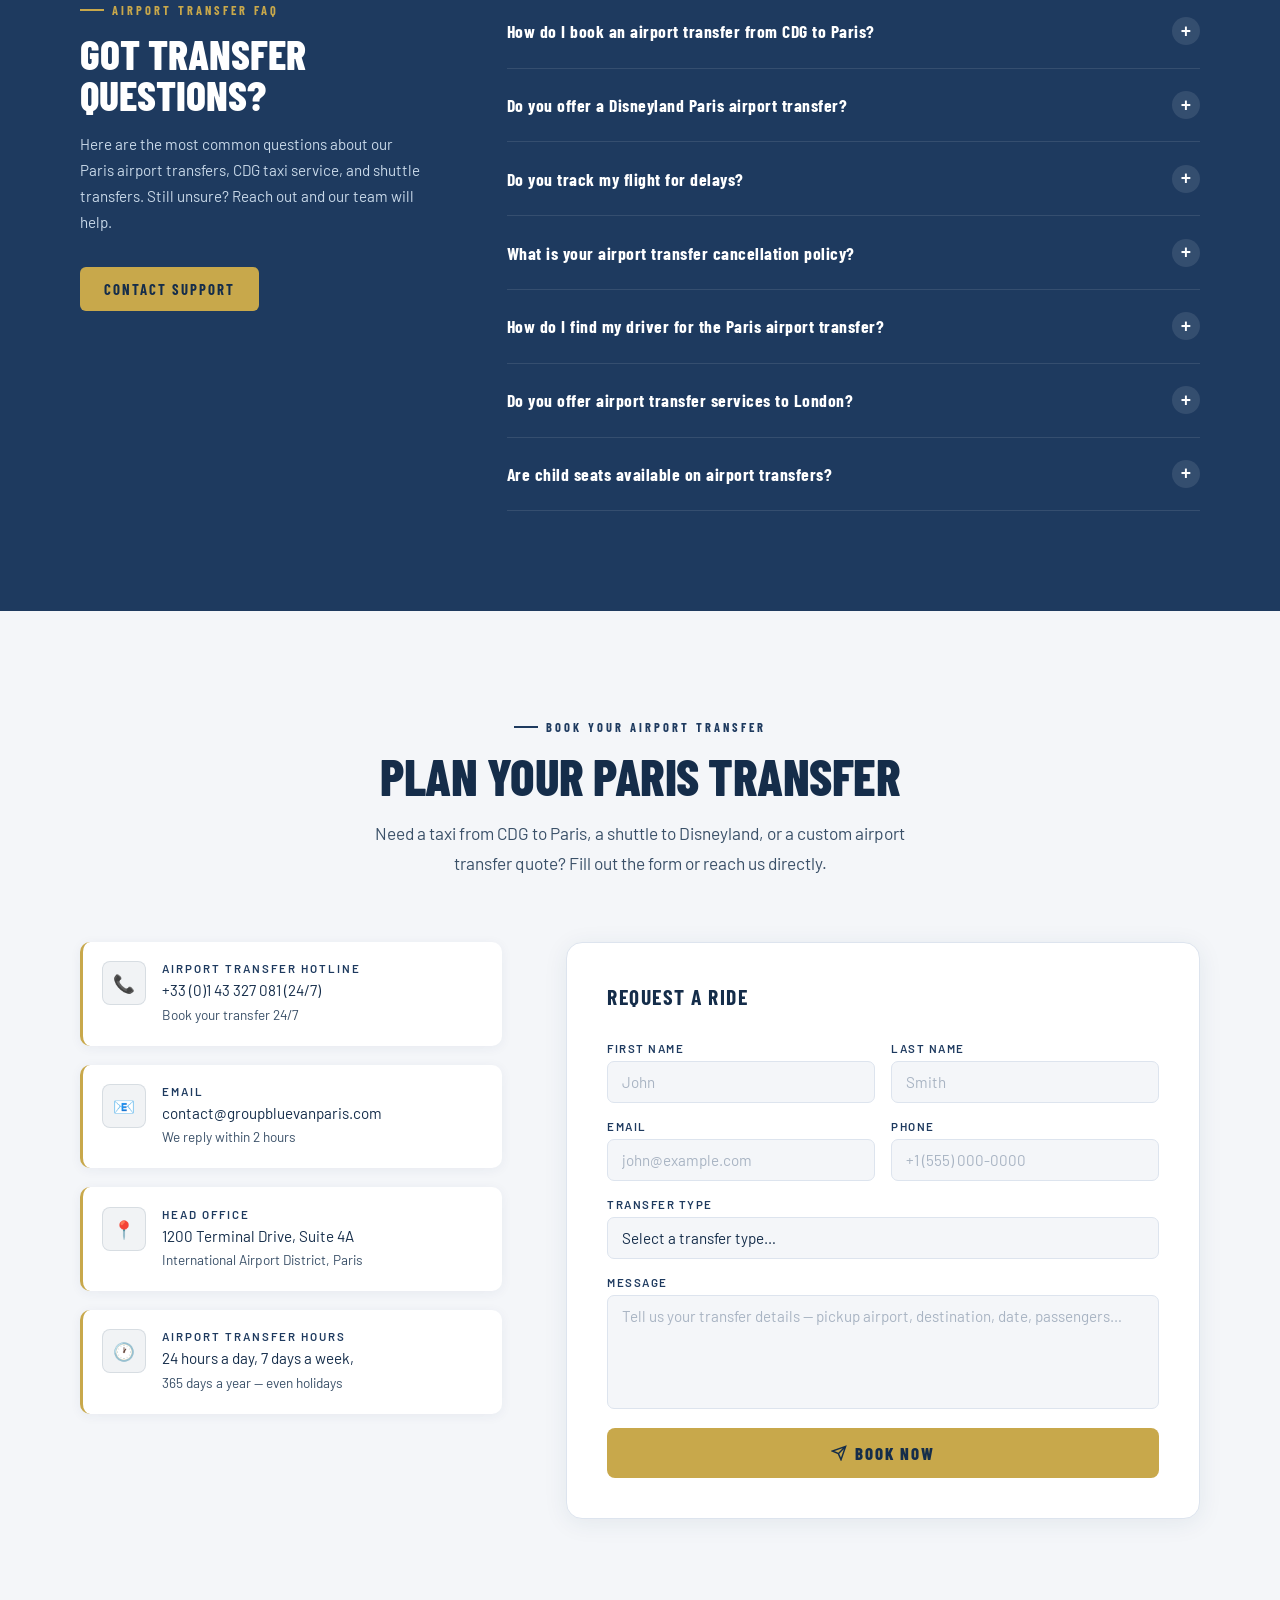
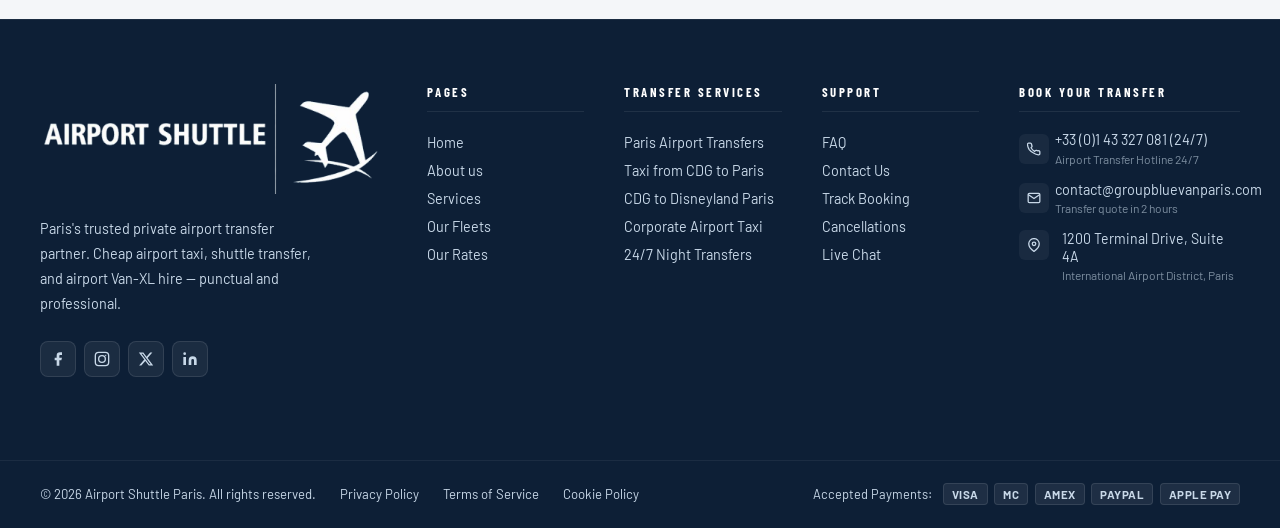
==== commit f762e371: "Initial commit" ====
--- a/index.html
+++ b/index.html
@@ -695,6 +695,50 @@
             }
         });
     </script>
+
+    <script>
+        (function(){
+        /* Remove any existing Google toolbar iframes immediately */
+        function killGoogleBar(){
+            document.querySelectorAll(
+            '.goog-te-banner-frame, iframe.goog-te-banner-frame, .skiptranslate iframe'
+            ).forEach(function(el){ el.style.display='none'; });
+            /* Also undo Google's body position shift */
+            document.body.style.top      = '0';
+            document.body.style.position = '';
+            document.documentElement.style.marginTop = '0';
+        }
+        
+        /* Watch for Google injecting the toolbar after load */
+        var obs = new MutationObserver(function(mutations){
+            mutations.forEach(function(m){
+            m.addedNodes.forEach(function(node){
+                if(node.nodeType===1 && (
+                node.classList&&(
+                    node.classList.contains('goog-te-banner-frame')||
+                    node.classList.contains('skiptranslate')
+                )
+                )){ node.style.display='none'; }
+            });
+            });
+            killGoogleBar();
+        });
+        
+        function startObserver(){
+            killGoogleBar();
+            obs.observe(document.documentElement,{childList:true,subtree:true});
+            /* Belt-and-suspenders: also check every 300 ms for 5 s after load */
+            var t=0;
+            var iv=setInterval(function(){ killGoogleBar(); if(++t>16) clearInterval(iv); },300);
+        }
+        
+        if(document.readyState==='loading'){
+            document.addEventListener('DOMContentLoaded',startObserver);
+        } else {
+            startObserver();
+        }
+        })();
+    </script>
     
 
     <button class="scroll-top" id="scrollTop" aria-label="Back to top" type="button">↑</button>
--- a/css/styles.css
+++ b/css/styles.css
@@ -23,7 +23,7 @@
 
 /* ── RESET & BASE ───────────────────────────────────── */
 *,*::before,*::after { margin:0; padding:0; box-sizing:border-box; }
-html { scroll-behavior:smooth; }
+html { scroll-behavior:smooth; margin-top: 0 !important; }
 
 body {
     font-family:'Barlow',sans-serif;
@@ -32,7 +32,35 @@
     overflow-x:hidden;
     padding-top: calc(var(--topbar-h) + var(--nav-h));
     font-size:1.05rem;
-}
+    top: 0 !important; position: static !important;
+}
+
+/* ══════════════════════════════════════════════════════
+   GOOGLE TRANSLATE — suppress toolbar (paste at bottom
+   of styles.css so rules load before the widget renders)
+══════════════════════════════════════════════════════ */
+
+/* Kill the floating iframe toolbar */
+.goog-te-banner-frame,
+.goog-te-banner-frame.skiptranslate,
+iframe.goog-te-banner-frame { display: none !important; }
+
+/* Kill the balloon tooltip */
+.goog-te-balloon-frame { display: none !important; }
+
+/* Kill the hover tooltip */
+#goog-gt-tt,
+.goog-tooltip,
+.goog-tooltip:hover { display: none !important; }
+
+/* Kill the top menu frame */
+.goog-te-menu-frame { display: none !important; }
+
+/* Hide Google's own gadget text / branding link */
+.goog-te-gadget { font-size: 0 !important; color: transparent !important; }
+.goog-te-gadget span,
+.goog-te-gadget a,
+.goog-logo-link { display: none !important; }
 
 img { display:block; max-width:100%; }
 
@@ -572,6 +600,7 @@
     font-family:'Barlow Condensed',sans-serif; font-weight:800;
     font-size:1.05rem; letter-spacing:2px; text-transform:uppercase;
     cursor:pointer; transition:background .2s,transform .2s,box-shadow .2s; margin-top:.5rem;
+    text-decoration: none;
 }
 .btn-book:hover {
     background:var(--accent-light); transform:translateY(-2px);
@@ -1008,7 +1037,7 @@
     width:100%; display:flex; align-items:center; justify-content:center; gap:8px;
     background:var(--accent); color:var(--navy-dark); border:none; border-radius:8px;
     padding:15px; font-family:'Barlow Condensed',sans-serif; font-weight:800;
-    font-size:1.05rem; letter-spacing:2px; text-transform:uppercase;
+    font-size:1.05rem; letter-spacing:2px; text-transform:uppercase; text-decoration: none;
     cursor:pointer; transition:background .2s,transform .2s,box-shadow .2s; margin-top:.5rem;
 }
 .btn-submit:hover {
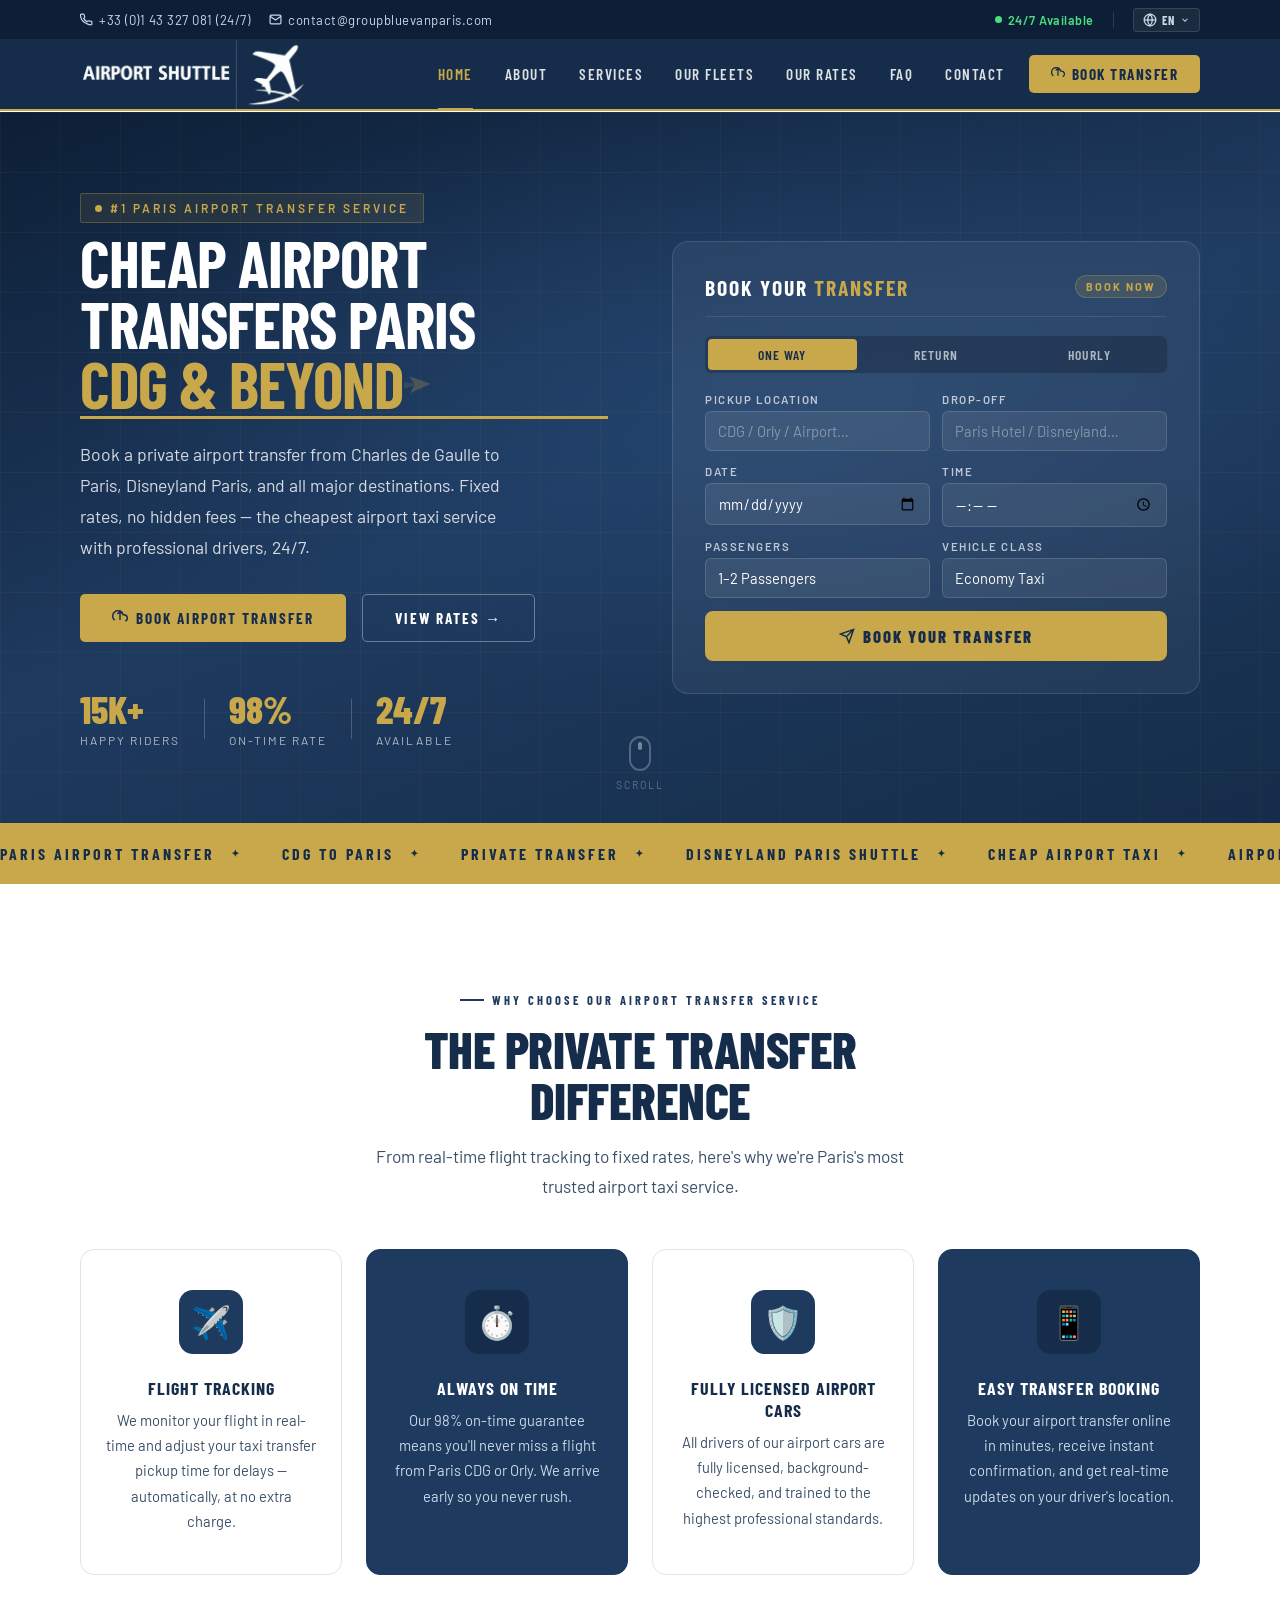
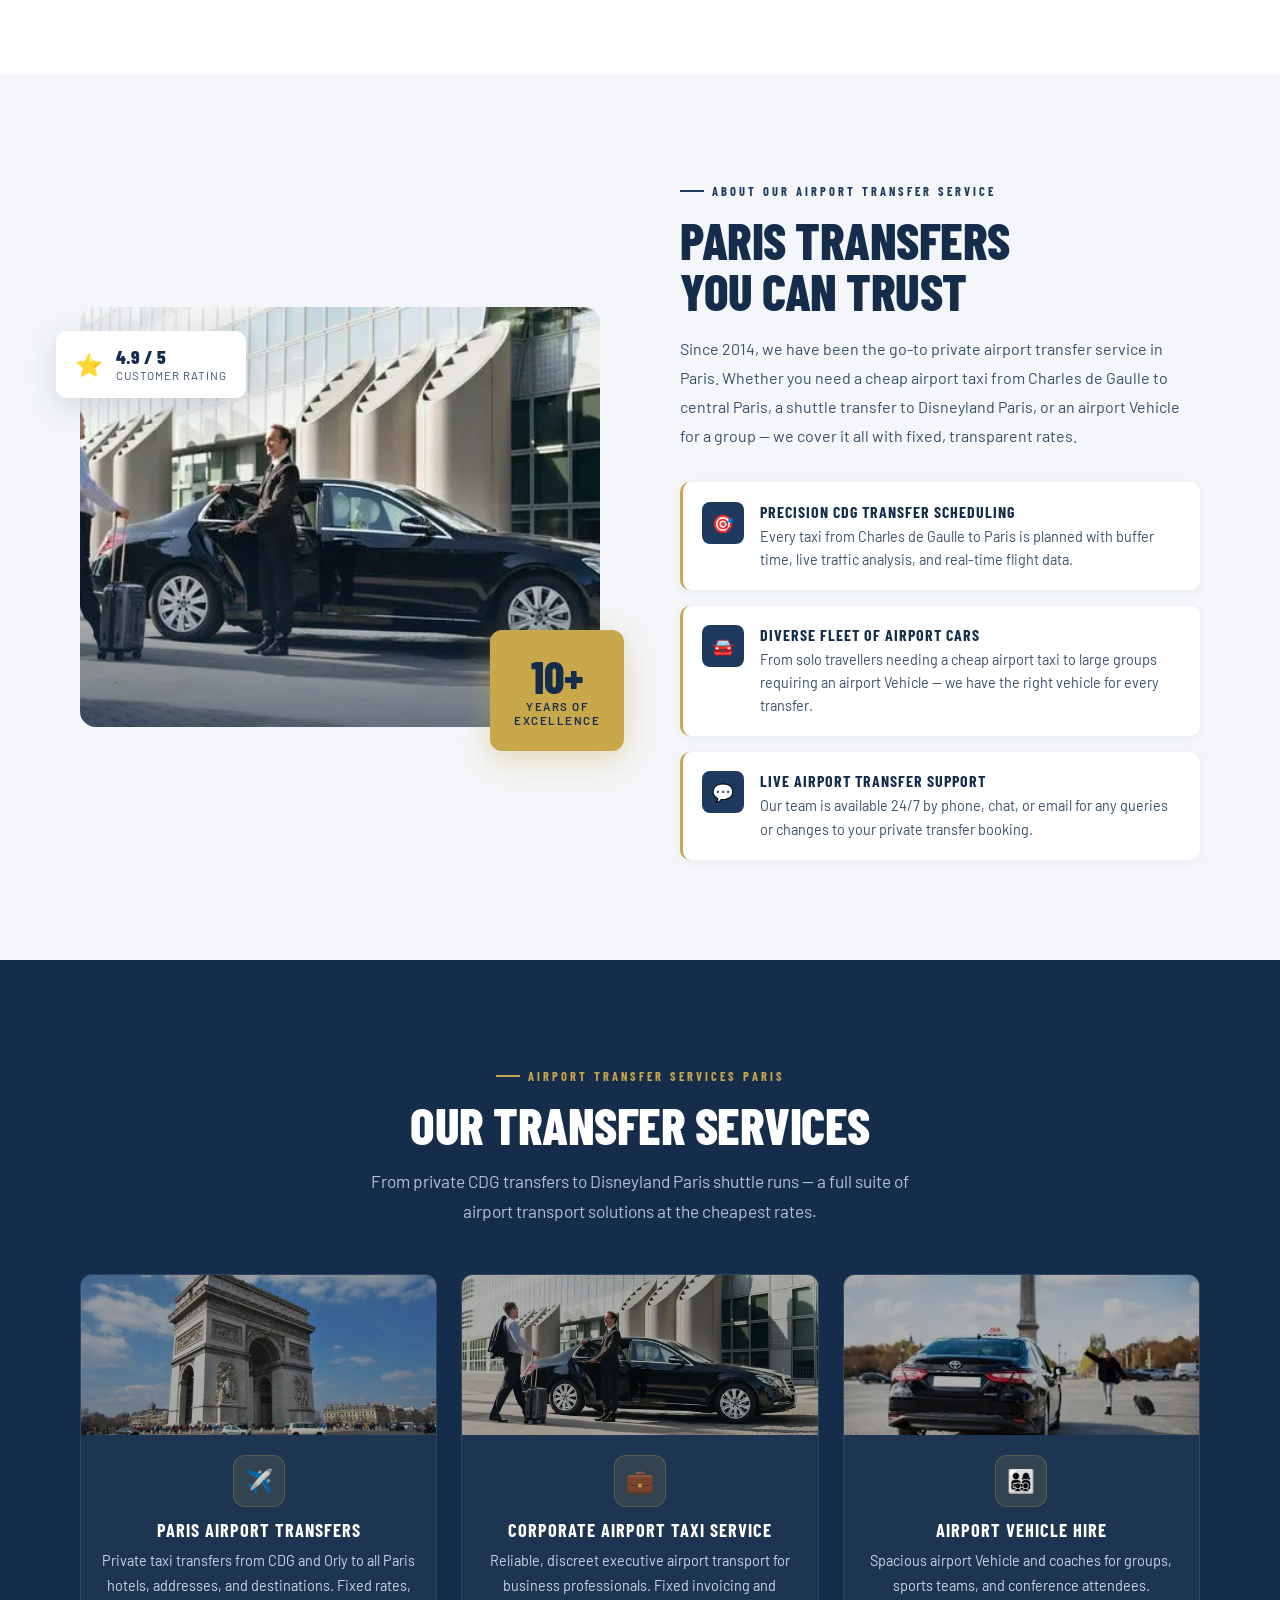
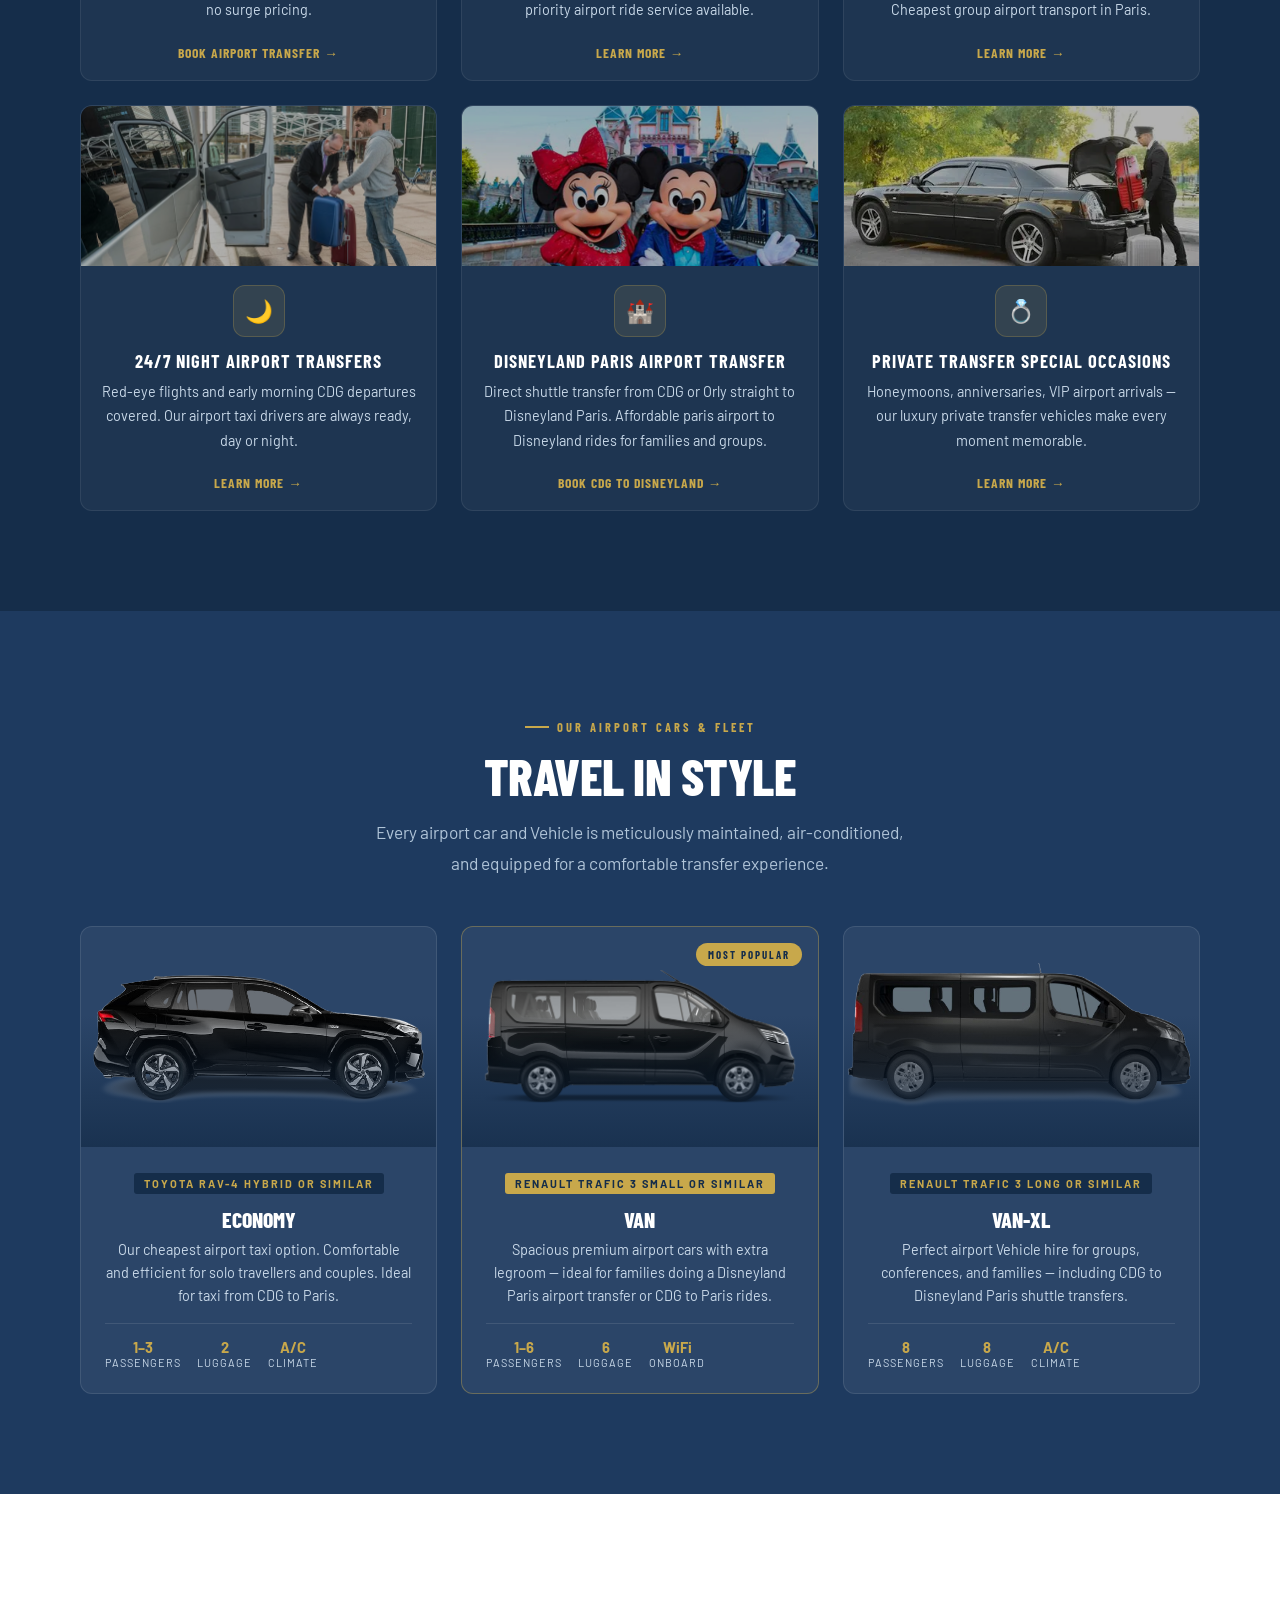
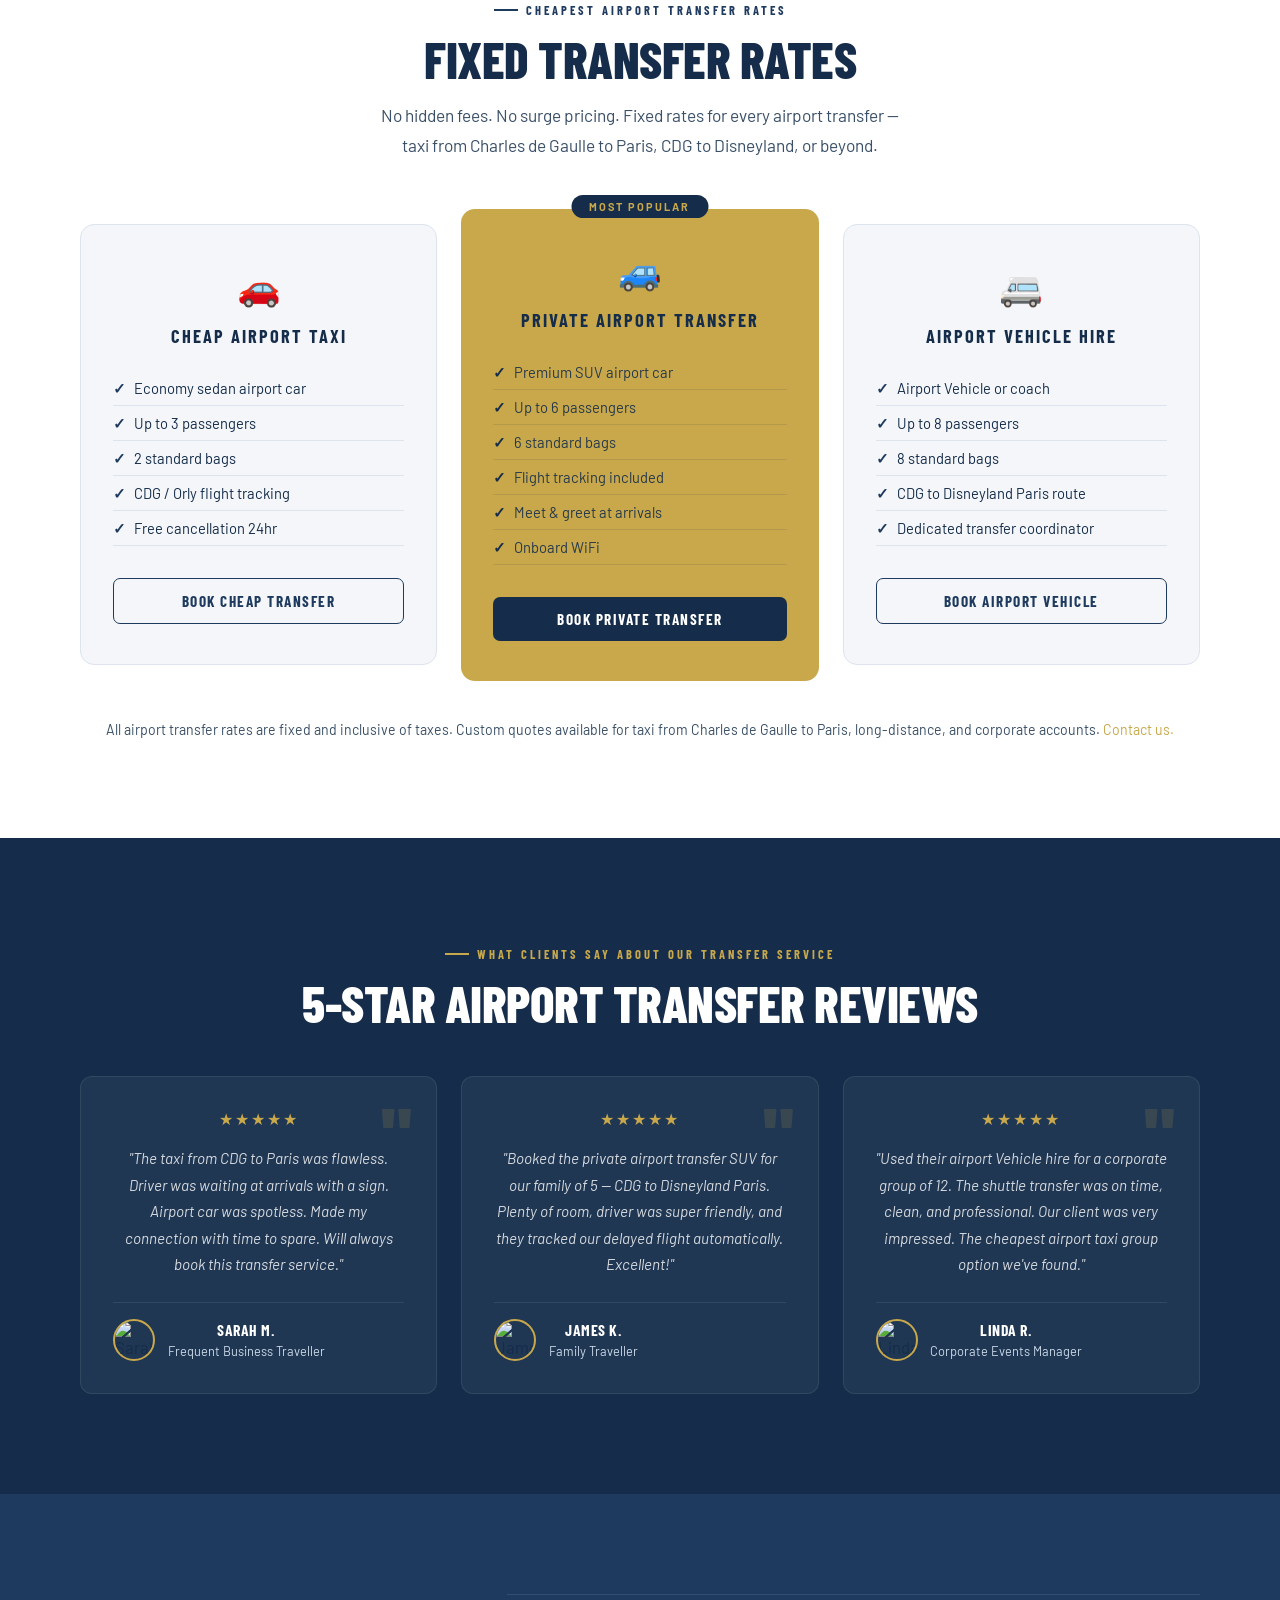
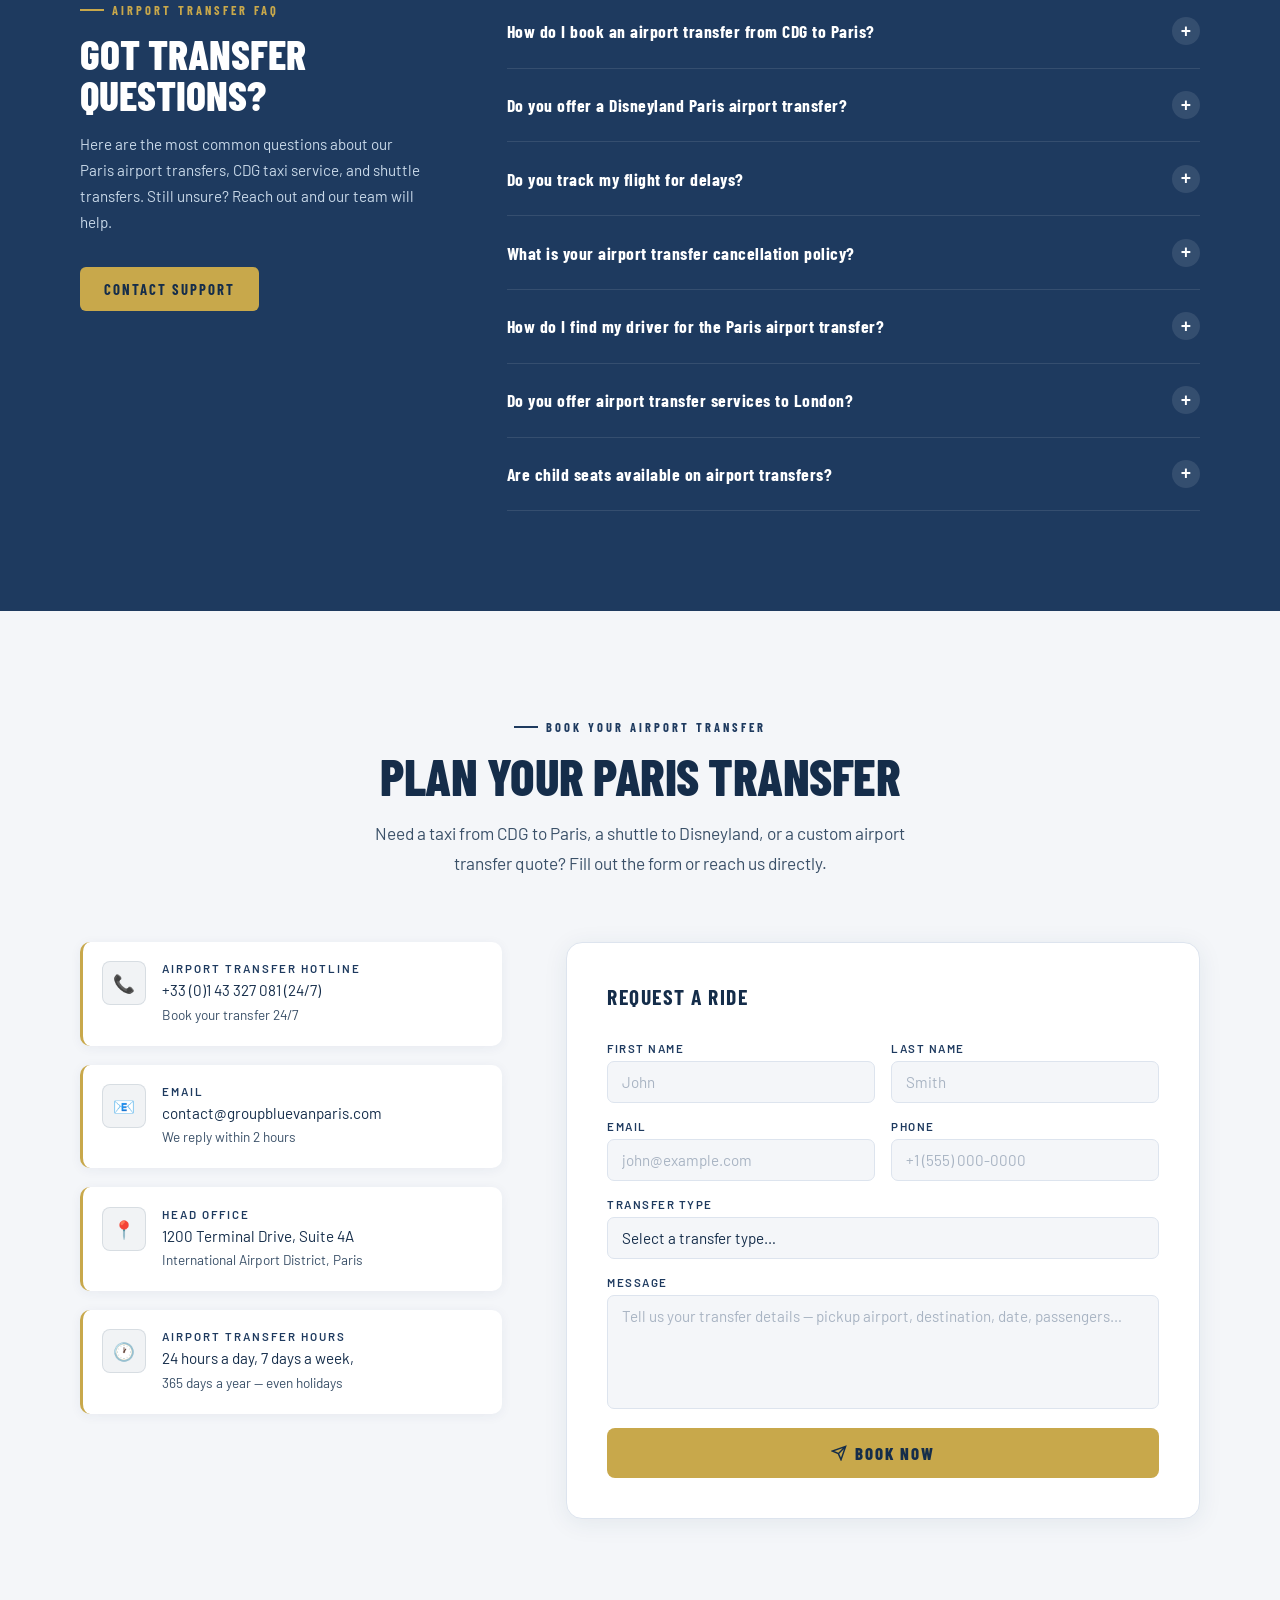
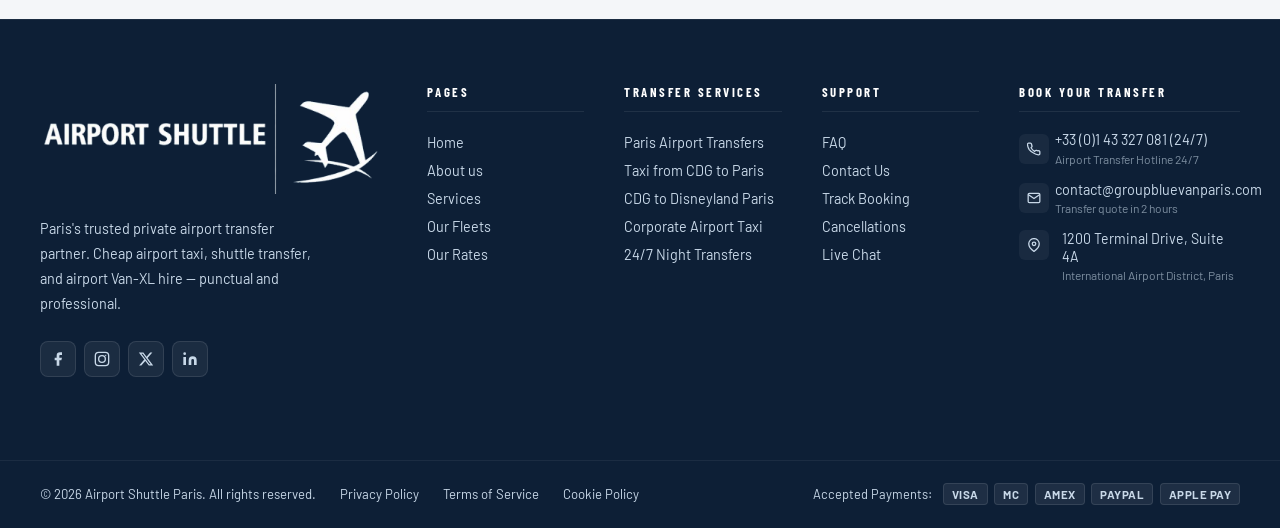
==== commit e8e3973d: "Initial commit" ====
--- a/index.html
+++ b/index.html
@@ -36,6 +36,8 @@
     <meta name="twitter:description" content="Cheapest private airport taxi from CDG, Orly & Beauvais. Fixed rates, free flight tracking, meet & greet included. 24/7 availability.">
     <meta name="twitter:image" content="https://airport-shuttle.fr/img/why-us-groupebluevanparis-xYMIrcvh.webp">
     <meta name="twitter:image:alt" content="Group Blue Van Paris — Private Airport Transfer">
+
+    <meta name="google-site-verification" content="bpP_AUVXklvjOw3nPxFQNz-PTeSdniibQTYTVU6bFnM" />
     
     <!-- JSON-LD Structured Data -->
     <script type="application/ld+json">
